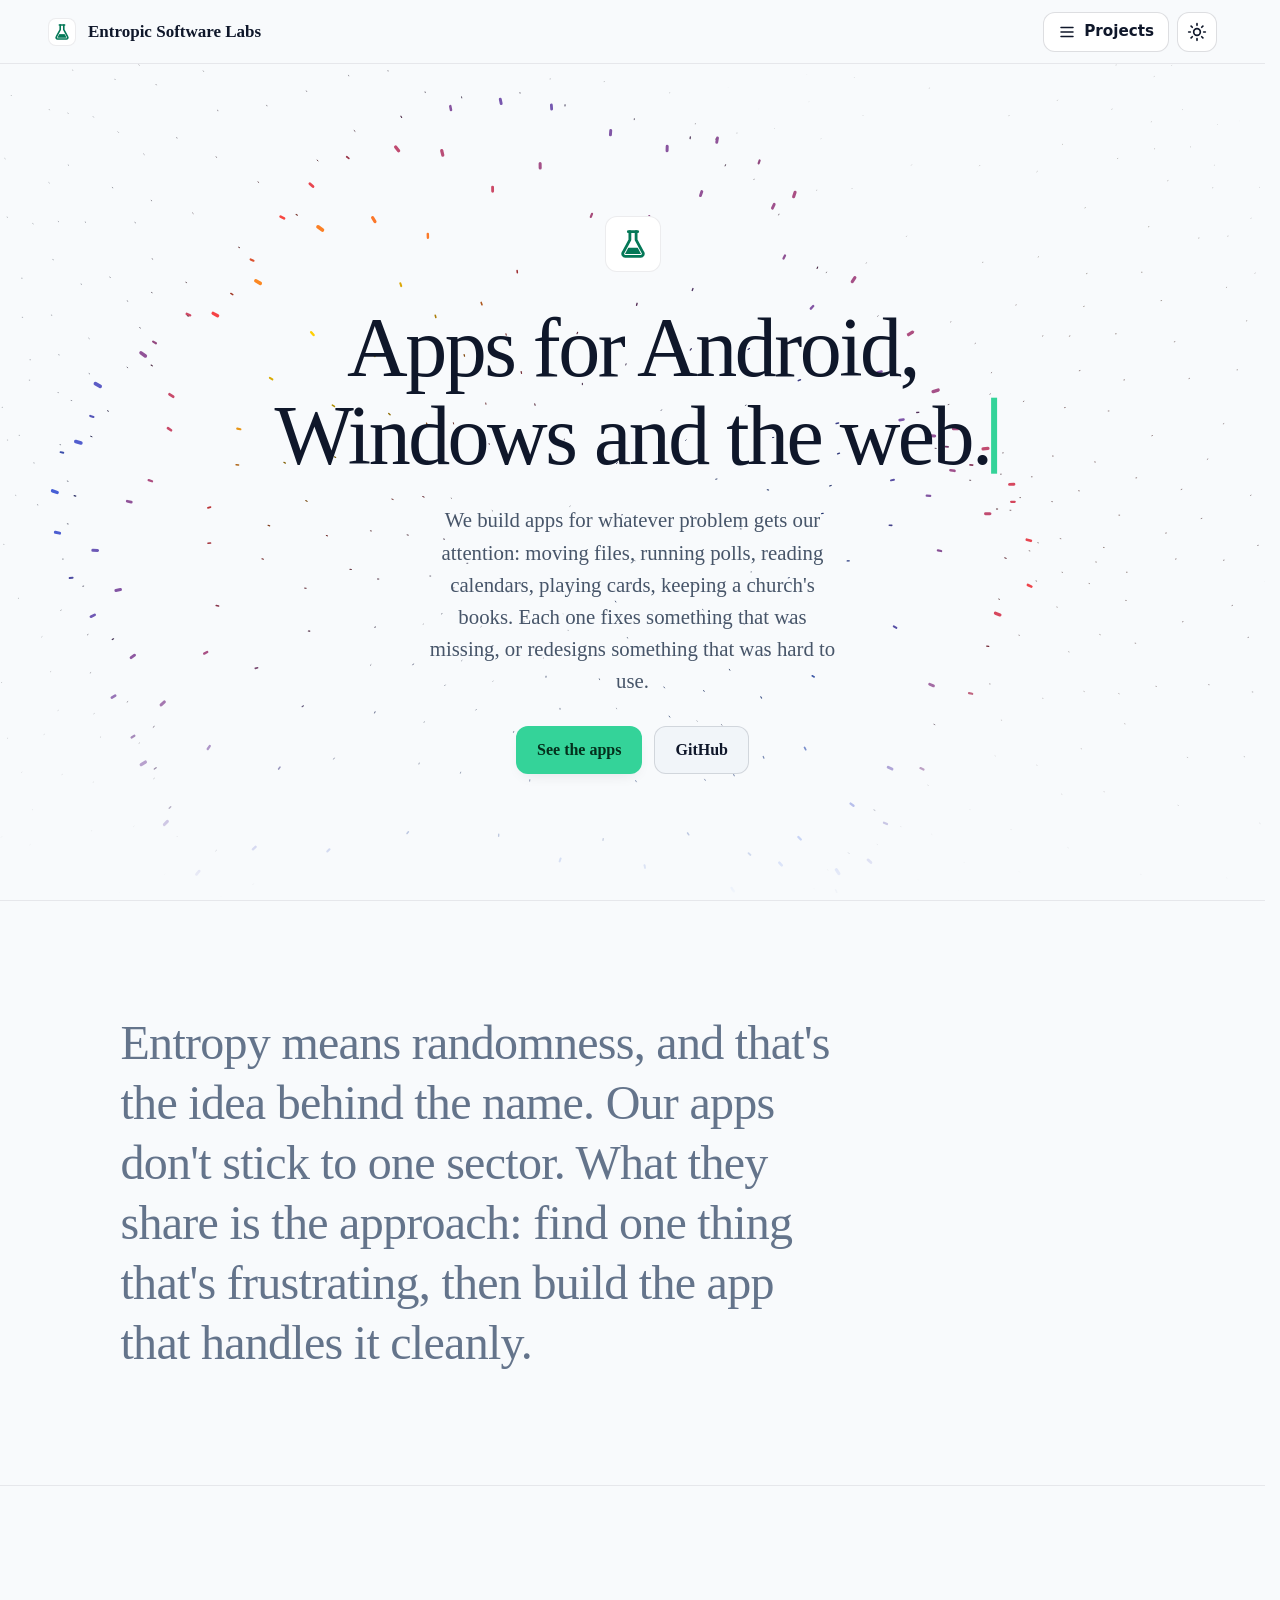
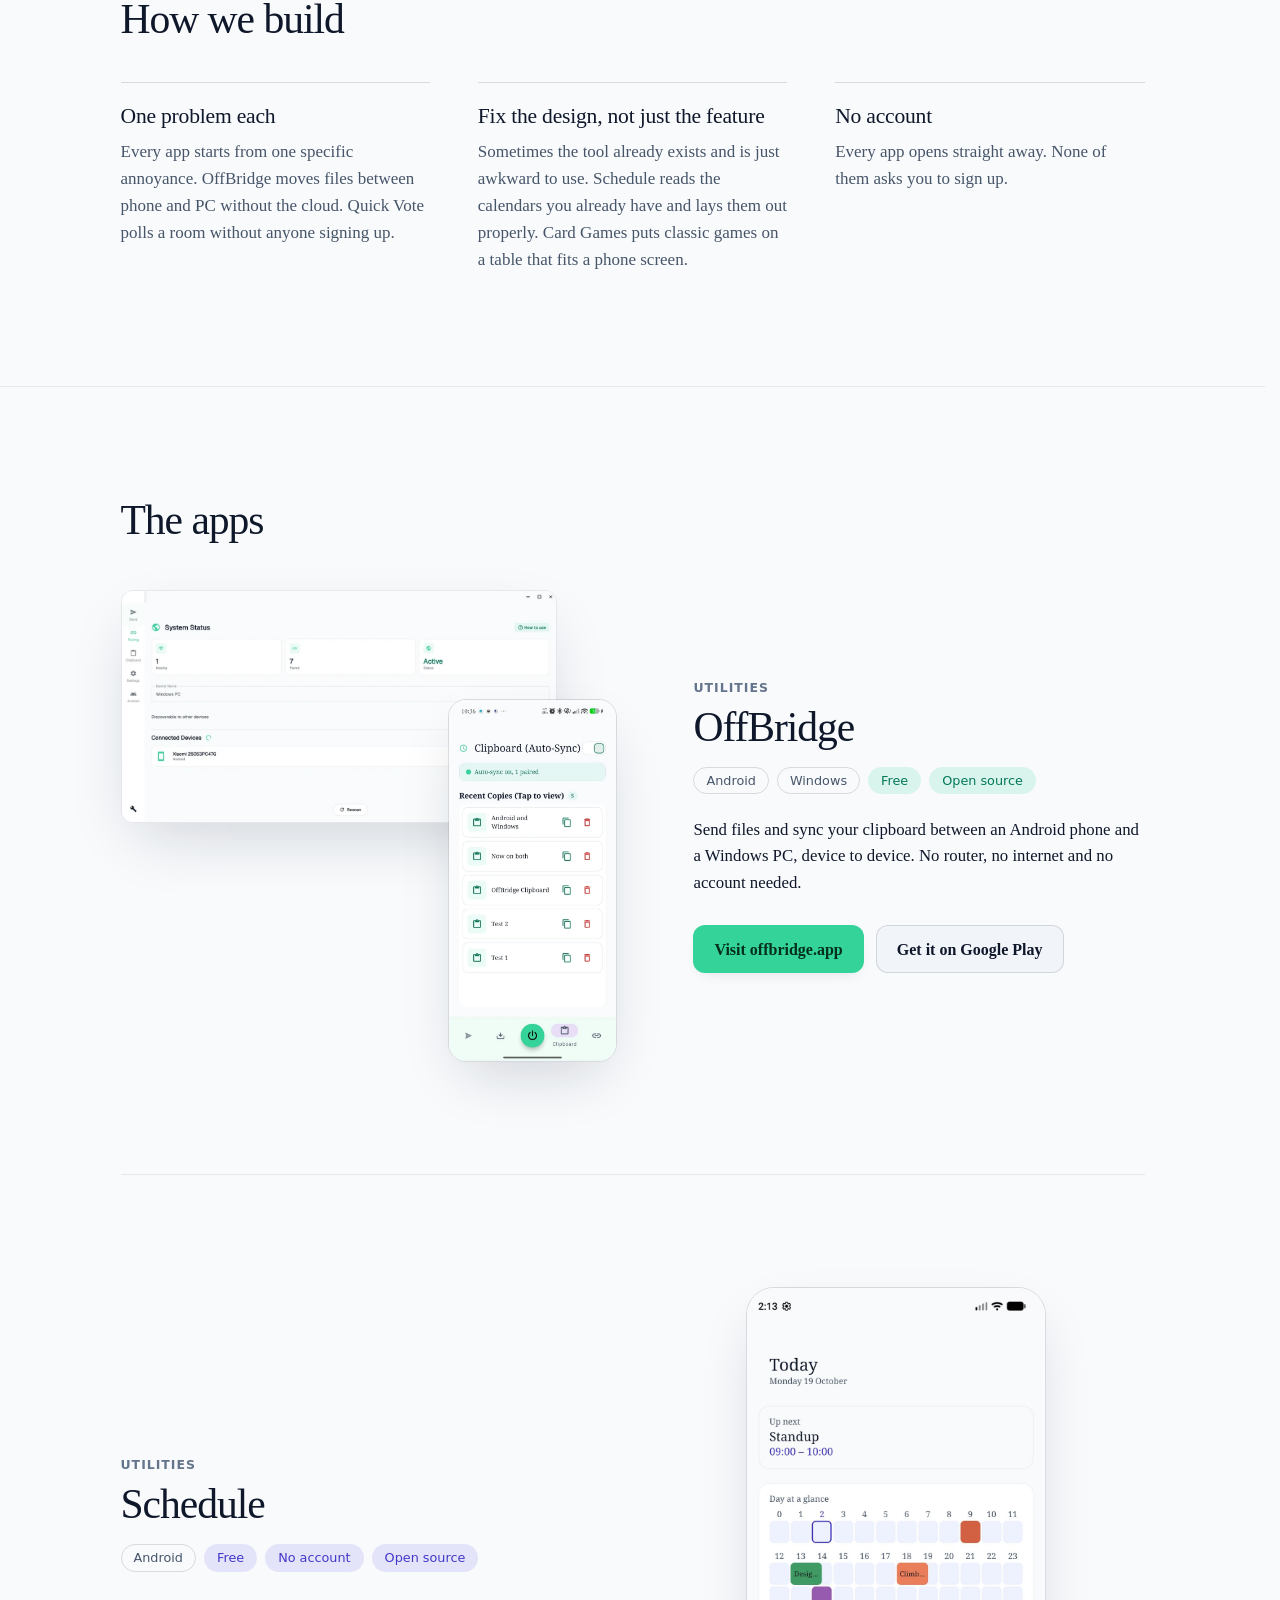
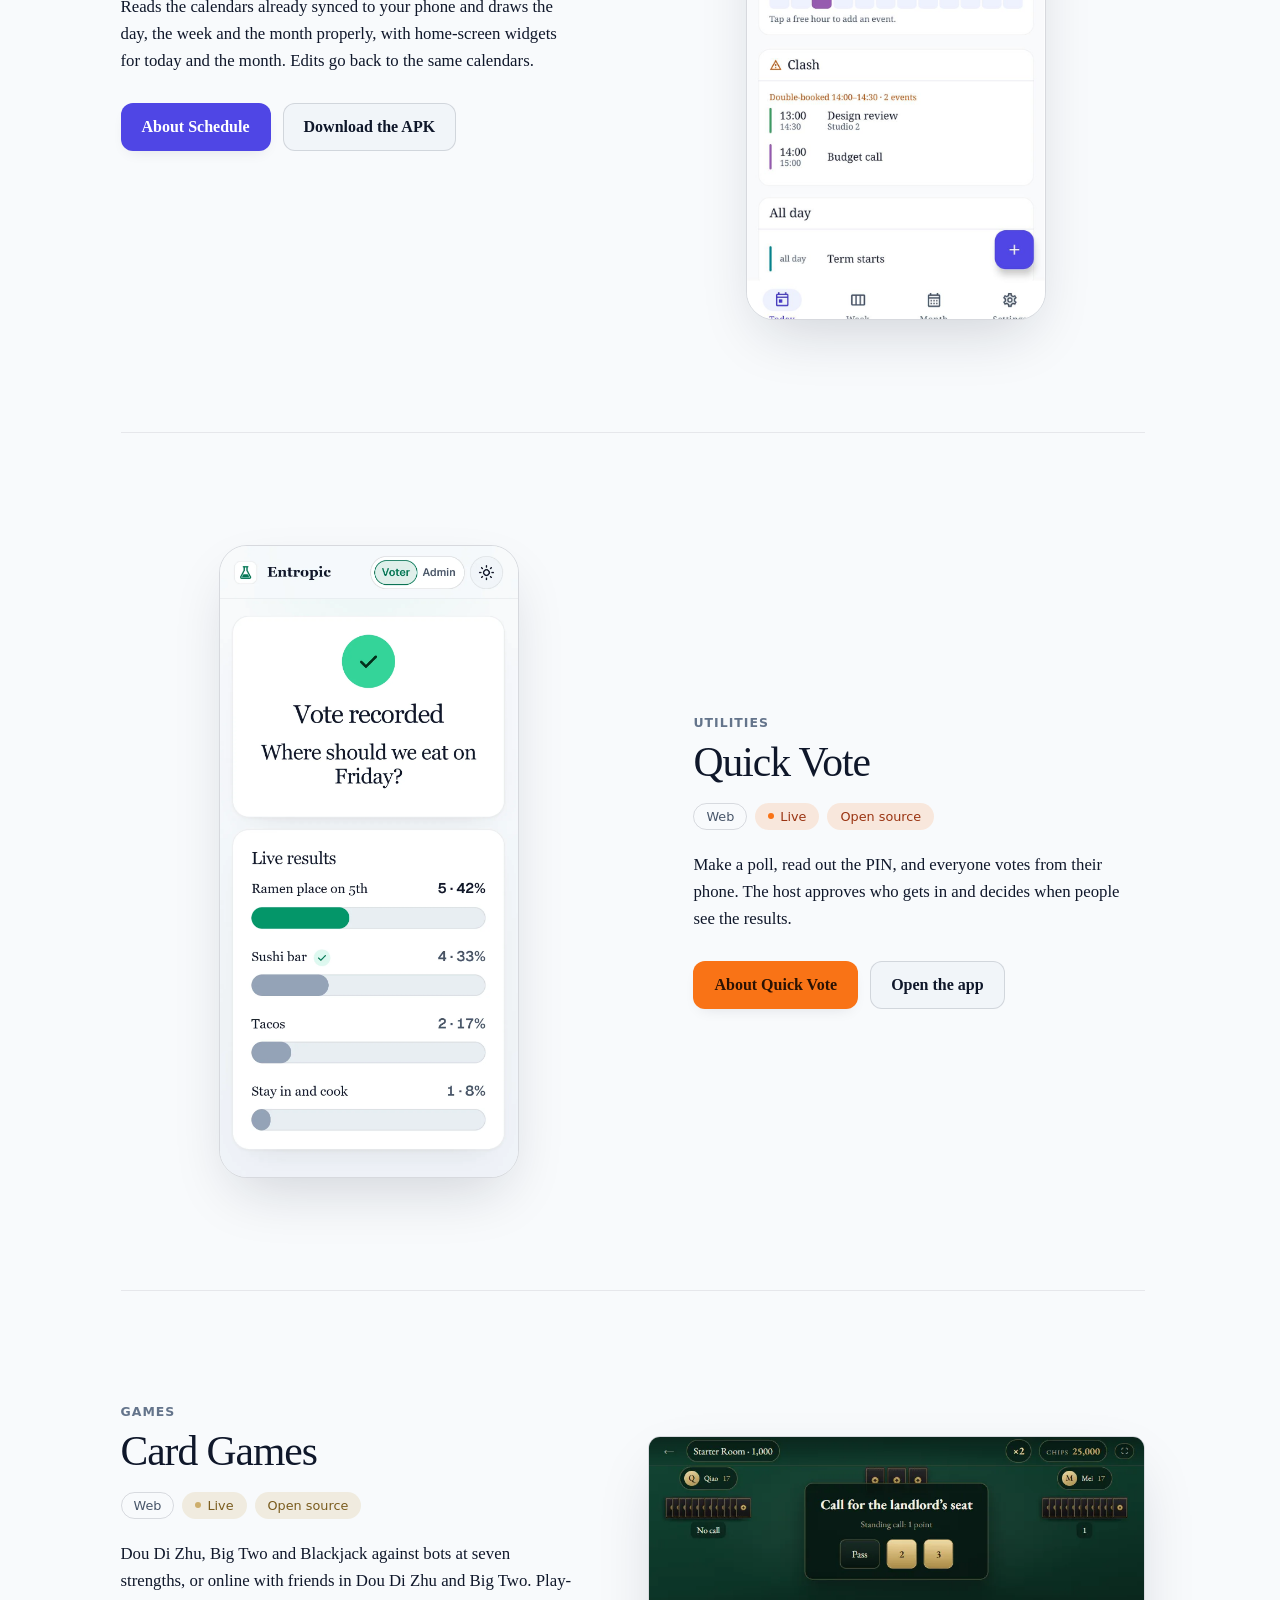
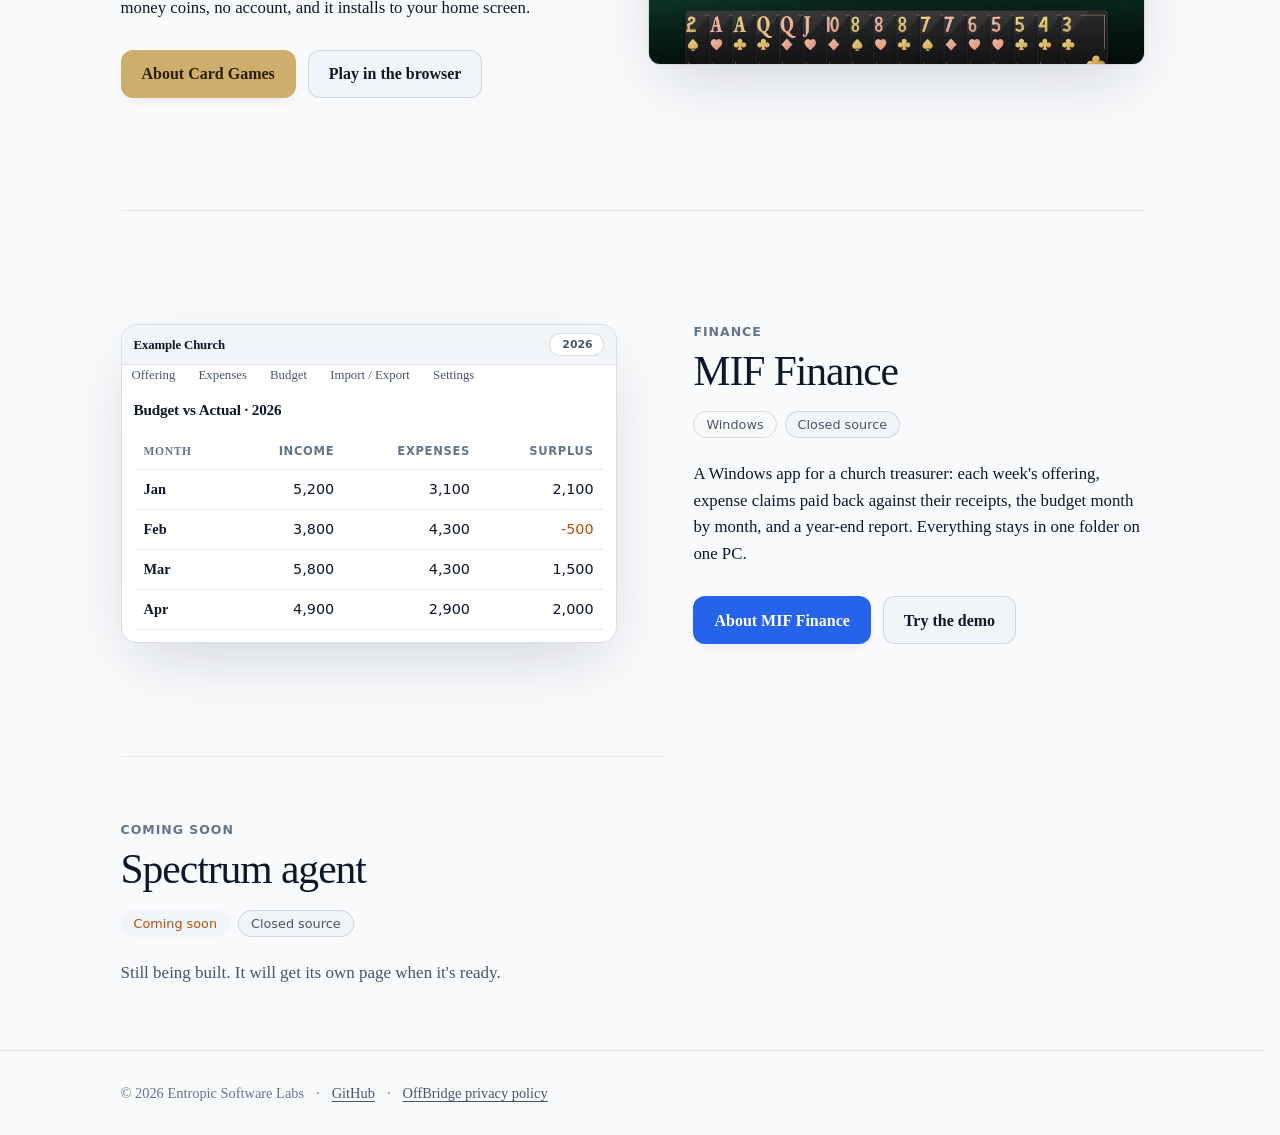
==== index.html @ c587d60f "Merge pull request #15 from josephting1105123/claude/projects-btn-right Move the Projects button to " ====
<!doctype html>
<html lang="en">
<head>
  <meta charset="utf-8">
  <meta name="viewport" content="width=device-width, initial-scale=1">
  <title>Entropic Software Labs</title>
  <meta name="description" content="Entropic Software Labs builds apps across different sectors, each one fixing a specific problem or redesigning a tool that was hard to use: OffBridge, Quick Vote, Schedule, Card Games and MIF Finance.">
  <meta name="color-scheme" content="dark light">
  <meta name="theme-color" content="#141414" media="(prefers-color-scheme: dark)">
  <meta name="theme-color" content="#F8FAFC" media="(prefers-color-scheme: light)">
  <link rel="canonical" href="https://entropicsoftwarelabs.com/">
  <meta property="og:title" content="Entropic Software Labs">
  <meta property="og:description" content="Entropic Software Labs builds apps across different sectors, each one fixing a specific problem or redesigning a tool that was hard to use: OffBridge, Quick Vote, Schedule, Card Games and MIF Finance.">
  <meta property="og:url" content="https://entropicsoftwarelabs.com/">
  <meta property="og:type" content="website">
  <meta property="og:site_name" content="Entropic Software Labs">
  <meta property="og:image" content="https://entropicsoftwarelabs.com/assets/og/home.jpg">
  <meta property="og:image:width" content="1200">
  <meta property="og:image:height" content="630">
  <meta property="og:image:alt" content="Entropic Software Labs: the studio name over a fanned trio of app screens, Schedule, Quick Vote and Card Games">
  <meta name="twitter:card" content="summary_large_image">
  <meta name="twitter:image:alt" content="Entropic Software Labs: the studio name over a fanned trio of app screens, Schedule, Quick Vote and Card Games">
  <link rel="icon" href="/assets/favicon.svg?v=2" type="image/svg+xml">
  <script src="/js/theme.js"></script>
  <link rel="stylesheet" href="/css/site.css">
  <link rel="stylesheet" href="/css/mif.css">
  <script src="/js/site.js" defer></script>
  <script src="/js/nav.js" defer></script>
  <script src="/js/field.js" defer></script>
</head>
<body>
  <a class="skip-link" href="#content">Skip to content</a>
  <div class="topbar">
    <div class="container topbar-inner">
      <a class="brand" href="/">
        <span class="mark" aria-hidden="true">
          <svg viewBox="76 82 360 360" fill="none" stroke="currentColor" stroke-width="36" stroke-linecap="round" stroke-linejoin="round" focusable="false">
            <mask id="mark-liquid"><path d="M216 104v104L128 372a32 32 0 0 0 28 48h200a32 32 0 0 0 28-48L296 208V104z" fill="#fff" stroke="none"/><path d="M216 104v104L128 372a32 32 0 0 0 28 48h200a32 32 0 0 0 28-48L296 208V104" stroke="#000" stroke-width="60"/></mask>
            <rect x="0" y="310" width="512" height="202" fill="currentColor" stroke="none" mask="url(#mark-liquid)"/>
            <path d="M216 104v104L128 372a32 32 0 0 0 28 48h200a32 32 0 0 0 28-48L296 208V104"/>
            <path d="M196 104h120"/>
          </svg>
        </span>
        <span class="brand-text"><span class="brand-short">Entropic</span><span class="brand-rest"> Software Labs</span></span>
      </a>
      <div class="topbar-actions">
        <a class="menu-btn" id="menu-btn" href="/#apps">
          <svg viewBox="0 0 24 24" fill="none" stroke="currentColor" stroke-width="2" stroke-linecap="round" stroke-linejoin="round" aria-hidden="true" focusable="false"><path d="M4 6h16M4 12h16M4 18h16"/></svg>
          <span class="menu-label">Projects</span>
        </a>
        <button class="theme-toggle" id="theme-toggle" type="button" aria-label="Switch to light theme">
          <svg class="icon-sun on-light" viewBox="0 0 24 24" fill="none" stroke="currentColor" stroke-width="2" stroke-linecap="round" stroke-linejoin="round" aria-hidden="true" focusable="false">
            <circle cx="12" cy="12" r="4"/>
            <path d="M12 2v2M12 20v2M4.93 4.93l1.41 1.41M17.66 17.66l1.41 1.41M2 12h2M20 12h2M4.93 19.07l1.41-1.41M17.66 6.34l1.41-1.41"/>
          </svg>
          <svg class="icon-moon on-dark" viewBox="0 0 24 24" fill="none" stroke="currentColor" stroke-width="2" stroke-linecap="round" stroke-linejoin="round" aria-hidden="true" focusable="false">
            <path d="M21 12.8A9 9 0 1 1 11.2 3a7 7 0 0 0 9.8 9.8z"/>
          </svg>
        </button>
      </div>
    </div>
  </div>

  <header class="hero hero-home" id="content">
    <canvas class="field" aria-hidden="true"></canvas>
    <div class="container">
      <span class="mark hero-mark" aria-hidden="true">
        <svg viewBox="76 82 360 360" fill="none" stroke="currentColor" stroke-width="36" stroke-linecap="round" stroke-linejoin="round" focusable="false">
          <mask id="mark-liquid-hero"><path d="M216 104v104L128 372a32 32 0 0 0 28 48h200a32 32 0 0 0 28-48L296 208V104z" fill="#fff" stroke="none"/><path d="M216 104v104L128 372a32 32 0 0 0 28 48h200a32 32 0 0 0 28-48L296 208V104" stroke="#000" stroke-width="60"/></mask>
          <rect x="0" y="310" width="512" height="202" fill="currentColor" stroke="none" mask="url(#mark-liquid-hero)"/>
          <path d="M216 104v104L128 372a32 32 0 0 0 28 48h200a32 32 0 0 0 28-48L296 208V104"/>
          <path d="M196 104h120"/>
        </svg>
      </span>
      <h1 class="typed"><span class="sr-only">Apps for Android, Windows and the web.</span><span class="typed-text" aria-hidden="true">Apps for Android, Windows and the web.</span></h1>
      <p class="lead">We build apps for whatever problem gets our attention: moving files, running polls, reading calendars, playing cards, keeping a church's books. Each one fixes something that was missing, or redesigns something that was hard to use.</p>
      <div class="actions">
        <a class="btn btn-primary" href="#apps">See the apps</a>
        <a class="btn btn-secondary" href="https://github.com/josephting1105123" rel="noopener">GitHub</a>
      </div>
    </div>
  </header>

  <main>
    <section class="statement" aria-label="About the studio">
      <div class="container">
        <p class="fill">Entropy means randomness, and that's the idea behind the name. Our apps don't stick to one sector. What they share is the approach: find one thing that's frustrating, then build the app that handles it cleanly.</p>
      </div>
    </section>

    <section class="principles">
      <div class="container">
        <h2>How we build</h2>
        <ul class="principles-list">
          <li>
            <h3>One problem each</h3>
            <p>Every app starts from one specific annoyance. OffBridge moves files between phone and PC without the cloud. Quick Vote polls a room without anyone signing up.</p>
          </li>
          <li>
            <h3>Fix the design, not just the feature</h3>
            <p>Sometimes the tool already exists and is just awkward to use. Schedule reads the calendars you already have and lays them out properly. Card Games puts classic games on a table that fits a phone screen.</p>
          </li>
          <li>
            <h3>No account</h3>
            <p>Every app opens straight away. None of them asks you to sign up.</p>
          </li>
        </ul>
      </div>
    </section>

    <section id="apps" class="apps">
      <div class="container">
        <h2>The apps</h2>

        <article class="project" id="offbridge" aria-labelledby="offbridge-title">
          <div class="media media-offbridge">
            <img class="shot-win on-dark" src="/assets/shots/windows-main-dark.webp" width="1200" height="636" alt="OffBridge on Windows">
            <img class="shot-win on-light" src="/assets/shots/windows-main-light.webp" width="1200" height="636" alt="OffBridge on Windows">
            <img class="shot-phone on-dark" src="/assets/shots/android-clipboard-dark.webp" width="591" height="1280" alt="OffBridge on Android">
            <img class="shot-phone on-light" src="/assets/shots/android-clipboard-light.webp" width="591" height="1280" alt="OffBridge on Android">
          </div>
          <div class="project-text">
            <span class="cat-label">Utilities</span>
            <h3 class="project-name" id="offbridge-title">OffBridge</h3>
            <div class="chips">
              <span class="chip">Android</span>
              <span class="chip">Windows</span>
              <span class="chip chip-status">Free</span>
              <a class="chip chip-status chip-link" href="https://github.com/josephting1105123/OffBridge" rel="noopener">Open source</a>
            </div>
            <p>Send files and sync your clipboard between an Android phone and a Windows PC, device to device. No router, no internet and no account needed.</p>
            <div class="actions">
              <a class="btn btn-primary" href="https://offbridge.app/" rel="noopener">Visit offbridge.app</a>
              <a class="btn btn-secondary" href="https://play.google.com/store/apps/details?id=com.EntropicSoftwareLab.ClipboardShare" rel="noopener">Get it on Google Play</a>
            </div>
          </div>
        </article>

        <article class="project" id="schedule" data-product="schedule" aria-labelledby="schedule-title">
          <div class="media media-phone">
            <img class="phone-shot" src="/assets/shots/schedule-today.jpg" width="824" height="1839" alt="Schedule's Today page: the next event, the day's hour grid and a double-booking it caught" loading="lazy">
          </div>
          <div class="project-text">
            <span class="cat-label">Utilities</span>
            <h3 class="project-name" id="schedule-title">Schedule</h3>
            <div class="chips">
              <span class="chip">Android</span>
              <span class="chip chip-status">Free</span>
              <span class="chip chip-status">No account</span>
              <a class="chip chip-status chip-link" href="https://github.com/josephting1105123/Schedule" rel="noopener">Open source</a>
            </div>
            <p>Reads the calendars already synced to your phone and draws the day, the week and the month properly, with home-screen widgets for today and the month. Edits go back to the same calendars.</p>
            <div class="actions">
              <a class="btn btn-primary" href="/schedule/">About Schedule</a>
              <a class="btn btn-secondary" href="https://github.com/josephting1105123/Schedule/releases/latest/download/Schedule.apk">Download the APK</a>
            </div>
          </div>
        </article>

        <article class="project" id="quick-vote" data-product="quick-vote" aria-labelledby="quick-vote-title">
          <div class="media media-phone">
            <img class="phone-shot on-dark" src="/assets/shots/qv-results-dark.webp" width="1080" height="2280" alt="Quick Vote showing live results as bars" loading="lazy">
            <img class="phone-shot on-light" src="/assets/shots/qv-results-light.webp" width="1080" height="2280" alt="Quick Vote showing live results as bars" loading="lazy">
          </div>
          <div class="project-text">
            <span class="cat-label">Utilities</span>
            <h3 class="project-name" id="quick-vote-title">Quick Vote</h3>
            <div class="chips">
              <span class="chip">Web</span>
              <span class="chip chip-status chip-live">Live</span>
              <a class="chip chip-status chip-link" href="https://github.com/josephting1105123/Voting-App" rel="noopener">Open source</a>
            </div>
            <p>Make a poll, read out the PIN, and everyone votes from their phone. The host approves who gets in and decides when people see the results.</p>
            <div class="actions">
              <a class="btn btn-primary" href="/quick-vote/">About Quick Vote</a>
              <a class="btn btn-secondary" href="https://vote.entropicsoftwarelabs.com/" rel="noopener">Open the app</a>
            </div>
          </div>
        </article>

        <article class="project" id="card-games" data-product="card-games" aria-labelledby="card-games-title">
          <div class="media media-landscape">
            <img class="landscape-shot" src="/assets/shots/card-games-table.webp" width="844" height="390" alt="A Dou Di Zhu hand at phone size: the bid panel over the felt, two opponents' card backs and the player's 17 cards" loading="lazy">
          </div>
          <div class="project-text">
            <span class="cat-label">Games</span>
            <h3 class="project-name" id="card-games-title">Card Games</h3>
            <div class="chips">
              <span class="chip">Web</span>
              <span class="chip chip-status chip-live">Live</span>
              <a class="chip chip-status chip-link" href="https://github.com/josephting1105123/Card-Games" rel="noopener">Open source</a>
            </div>
            <p>Dou Di Zhu, Big Two and Blackjack against bots at seven strengths, or online with friends in Dou Di Zhu and Big Two. Play-money coins, no account, and it installs to your home screen.</p>
            <div class="actions">
              <a class="btn btn-primary" href="/card-games/">About Card Games</a>
              <a class="btn btn-secondary" href="https://josephting1105123.github.io/Card-Games/" rel="noopener">Play in the browser</a>
            </div>
          </div>
        </article>

        <article class="project" id="mif-finance" data-product="mif-finance" aria-labelledby="mif-finance-title">
          <div class="media media-mock">
            <div class="mif-window mif-window-static" role="img" aria-label="MIF Finance's home screen: budget against actual, month by month">
              <div class="mif-titlebar" aria-hidden="true">
                <span class="mif-title">Example Church</span>
                <span class="mif-year">2026</span>
              </div>
              <div class="mif-menu" aria-hidden="true">
                <span class="mif-menu-item">Offering</span>
                <span class="mif-menu-item">Expenses</span>
                <span class="mif-menu-item">Budget</span>
                <span class="mif-menu-item">Import / Export</span>
                <span class="mif-menu-item">Settings</span>
              </div>
              <div class="mif-body" aria-hidden="true">
                <p class="mif-heading">Budget vs Actual &middot; 2026</p>
                <table class="mif-table">
                  <thead>
                    <tr><th scope="col">Month</th><th scope="col" class="mif-num">Income</th><th scope="col" class="mif-num">Expenses</th><th scope="col" class="mif-num">Surplus</th></tr>
                  </thead>
                  <tbody>
                    <tr><th scope="row">Jan</th><td class="mif-num">5,200</td><td class="mif-num">3,100</td><td class="mif-num">2,100</td></tr>
                    <tr><th scope="row">Feb</th><td class="mif-num">3,800</td><td class="mif-num">4,300</td><td class="mif-num mif-neg">-500</td></tr>
                    <tr><th scope="row">Mar</th><td class="mif-num">5,800</td><td class="mif-num">4,300</td><td class="mif-num">1,500</td></tr>
                    <tr><th scope="row">Apr</th><td class="mif-num">4,900</td><td class="mif-num">2,900</td><td class="mif-num">2,000</td></tr>
                  </tbody>
                </table>
              </div>
            </div>
          </div>
          <div class="project-text">
            <span class="cat-label">Finance</span>
            <h3 class="project-name" id="mif-finance-title">MIF Finance</h3>
            <div class="chips">
              <span class="chip">Windows</span>
              <span class="chip chip-closed">Closed source</span>
            </div>
            <p>A Windows app for a church treasurer: each week's offering, expense claims paid back against their receipts, the budget month by month, and a year-end report. Everything stays in one folder on one PC.</p>
            <div class="actions">
              <a class="btn btn-primary" href="/mif-finance/">About MIF Finance</a>
              <a class="btn btn-secondary" href="/mif-finance/#demo">Try the demo</a>
            </div>
          </div>
        </article>

        <article class="project-soon" id="spectrum-agent" aria-labelledby="spectrum-agent-title">
          <span class="cat-label">Coming soon</span>
          <h3 class="project-name" id="spectrum-agent-title">Spectrum agent</h3>
          <div class="chips">
            <span class="chip chip-soon">Coming soon</span>
            <span class="chip chip-closed">Closed source</span>
          </div>
          <p>Still being built. It will get its own page when it's ready.</p>
        </article>

      </div>
    </section>
  </main>

  <footer class="footer">
    <div class="container footer-inner">
      <p>&copy; <span id="year">2026</span> Entropic Software Labs</p>
      <span aria-hidden="true">&middot;</span>
      <a href="https://github.com/josephting1105123" rel="noopener">GitHub</a>
      <span aria-hidden="true">&middot;</span>
      <a href="https://offbridge.app/privacy.html" rel="noopener">OffBridge privacy policy</a>
    </div>
  </footer>
</body>
</html>
---- css/site.css ----
/* Entropic Software Labs. Tokens match offbridge.app: dark first, light by OS or toggle. */

:root {
  color-scheme: dark;
  --bg: #141414;
  --card: #1F1F1F;
  --surface: #2A2A2A;
  --text: #F5F5F5;
  --text-2: #A3A3A3;
  --text-3: #909090;
  --hairline: rgba(255, 255, 255, .08);
  --hairline-strong: rgba(255, 255, 255, .14);
  --accent: #22C55E;
  --accent-text: #4ADE88;
  --accent-on: #06210F;
  --accent-muted: rgba(34, 197, 94, .14);
  --warn: #FBBF24;
  --shadow-btn: 0 6px 16px -8px rgba(0, 0, 0, .55);
  --shadow-shot: 0 24px 60px -16px rgba(0, 0, 0, .7);

  --r-sm: 8px;
  --r-md: 12px;
  --r-lg: 16px;
  --r-pill: 999px;
  --gutter: clamp(16px, 5vw, 48px);
  --section: clamp(4rem, 3rem + 5vw, 7rem);
  --serif: "Noto Serif", Georgia, "Times New Roman", Times, "Liberation Serif", serif;
  --sans: system-ui, -apple-system, "Segoe UI", Roboto, "Helvetica Neue", Arial, sans-serif;
}

@media (prefers-color-scheme: light) {
  :root:not([data-theme="dark"]) {
    color-scheme: light;
    --bg: #F8FAFC;
    --card: #FFFFFF;
    --surface: #F1F5F9;
    --text: #0F172A;
    --text-2: #475569;
    --text-3: #64748B;
    --hairline: rgba(15, 23, 42, .08);
    --hairline-strong: rgba(15, 23, 42, .14);
    --accent: #34D399;
    --accent-text: #047857;
    --accent-on: #042F1C;
    --accent-muted: rgba(52, 211, 153, .16);
    --warn: #B45309;
    --shadow-btn: 0 6px 16px -8px rgba(15, 23, 42, .14);
    --shadow-shot: 0 24px 60px -16px rgba(15, 23, 42, .18);
  }
}

:root[data-theme="light"] {
  color-scheme: light;
  --bg: #F8FAFC;
  --card: #FFFFFF;
  --surface: #F1F5F9;
  --text: #0F172A;
  --text-2: #475569;
  --text-3: #64748B;
  --hairline: rgba(15, 23, 42, .08);
  --hairline-strong: rgba(15, 23, 42, .14);
  --accent: #34D399;
  --accent-text: #047857;
  --accent-on: #042F1C;
  --accent-muted: rgba(52, 211, 153, .16);
  --warn: #B45309;
  --shadow-btn: 0 6px 16px -8px rgba(15, 23, 42, .14);
  --shadow-shot: 0 24px 60px -16px rgba(15, 23, 42, .18);
}

/* Theme-dependent elements: show only the one that matches the active theme. */
.on-dark { display: block; }
.on-light { display: none; }

@media (prefers-color-scheme: light) {
  :root:not([data-theme="dark"]) .on-dark { display: none; }
  :root:not([data-theme="dark"]) .on-light { display: block; }
}

:root[data-theme="light"] .on-dark { display: none; }
:root[data-theme="light"] .on-light { display: block; }

/* Base */
*, *::before, *::after { box-sizing: border-box; }

html {
  -webkit-text-size-adjust: 100%;
  text-size-adjust: 100%;
  scrollbar-color: var(--surface) var(--bg);
  scrollbar-gutter: stable;
}

::selection {
  background: var(--accent);
  color: var(--accent-on);
}

@media (prefers-reduced-motion: no-preference) {
  html { scroll-behavior: smooth; }
}

body {
  margin: 0;
  background: var(--bg);
  color: var(--text);
  font-family: var(--serif);
  font-size: 17px;
  line-height: 1.6;
  overflow-x: hidden;
  -webkit-font-smoothing: antialiased;
}

img, svg { max-width: 100%; }
img { height: auto; }

h1, h2, h3 {
  margin: 0;
  font-weight: 400;
  letter-spacing: -0.025em;
  line-height: 1.05;
}

h1 { font-size: clamp(2.4rem, 1.2rem + 5vw, 4.5rem); }
h2 { font-size: clamp(1.8rem, 1.3rem + 2vw, 2.6rem); }

p { margin: 0; }

a {
  color: var(--accent-text);
  text-underline-offset: 3px;
}

:focus-visible {
  outline: 2px solid var(--accent-text);
  outline-offset: 2px;
}

.container {
  width: 100%;
  max-width: 1120px;
  margin-inline: auto;
  padding-inline: var(--gutter);
}

.sr-only {
  position: absolute;
  width: 1px;
  height: 1px;
  margin: -1px;
  padding: 0;
  overflow: hidden;
  clip: rect(0, 0, 0, 0);
  white-space: nowrap;
  border: 0;
}

/* Top bar */
.topbar {
  position: sticky;
  top: 0;
  z-index: 10;
  height: 64px;
  background: var(--bg);
  border-bottom: 1px solid var(--hairline);
}

.topbar-inner {
  height: 100%;
  display: flex;
  align-items: center;
  justify-content: space-between;
  gap: 12px;
}

/* The bar spans the window; content below stays at 1120px. */
.topbar-inner.container { max-width: none; }

.brand {
  display: inline-flex;
  align-items: center;
  gap: 12px;
  min-height: 44px;
  color: var(--text);
  text-decoration: none;
  font-weight: 700;
  white-space: nowrap;
}

.mark {
  width: 28px;
  height: 28px;
  flex: none;
  display: inline-flex;
  align-items: center;
  justify-content: center;
  background: var(--card);
  border: 1px solid var(--hairline);
  border-radius: var(--r-sm);
  color: var(--accent-text);
}

.mark svg { width: 16px; height: 16px; display: block; }

/* The wordmark shortens on narrow phones, where the menu button and theme toggle leave no room for it. */
@media (max-width: 519px) {
  .brand-rest { display: none; }
}

.topbar-actions {
  display: flex;
  align-items: center;
  gap: 8px;
}

/* Skip link: first focusable thing on the page. */
.skip-link {
  position: absolute;
  left: 12px;
  top: -100px;
  z-index: 20;
  padding: 10px 16px;
  background: var(--card);
  color: var(--text);
  border: 1px solid var(--hairline-strong);
  border-radius: var(--r-md);
  font-family: var(--sans);
  text-decoration: none;
}

.skip-link:focus { top: 12px; }

/* Menu button: opens the Projects drawer (js/nav.js), or follows its link to /#apps without JS. */
.menu-btn {
  position: relative;
  display: inline-flex;
  align-items: center;
  gap: 8px;
  min-height: 40px;
  padding: 0 14px;
  background: var(--card);
  color: var(--text);
  border: 1px solid var(--hairline-strong);
  border-radius: var(--r-md);
  font-family: var(--sans);
  font-size: .95rem;
  font-weight: 600;
  text-decoration: none;
}

/* Extends the hit area to 44px without changing the 40px look. */
.menu-btn::before {
  content: "";
  position: absolute;
  inset: -2px;
}

.menu-btn:hover { background: var(--surface); }

.menu-btn svg {
  width: 18px;
  height: 18px;
  flex: none;
}

@media (max-width: 519px) {
  .menu-btn {
    width: 40px;
    padding: 0;
    justify-content: center;
  }

  /* Visually hidden, still the accessible name. */
  .menu-label {
    position: absolute;
    width: 1px;
    height: 1px;
    margin: -1px;
    padding: 0;
    overflow: hidden;
    clip: rect(0, 0, 0, 0);
    white-space: nowrap;
    border: 0;
  }
}

.theme-toggle {
  position: relative;
  width: 40px;
  height: 40px;
  padding: 0;
  display: inline-flex;
  align-items: center;
  justify-content: center;
  background: var(--card);
  color: var(--text);
  border: 1px solid var(--hairline-strong);
  border-radius: var(--r-md);
  cursor: pointer;
}

/* Extends the hit area to 44px without changing the 40px look. */
.theme-toggle::before {
  content: "";
  position: absolute;
  inset: -2px;
}

.theme-toggle:hover { background: var(--surface); }

.theme-toggle svg {
  width: 20px;
  height: 20px;
}

/* Projects drawer: built by js/nav.js. */
html.drawer-open body { overflow: hidden; }

dialog.drawer {
  position: fixed;
  inset: 0 0 0 auto;
  margin: 0;
  width: min(360px, calc(100vw - 48px));
  height: 100%;
  max-height: none;
  max-width: none;
  padding: 0;
  border: 0;
  border-left: 1px solid var(--hairline-strong);
  background: var(--bg);
  color: var(--text);
  transform: translateX(100%);
  transition: transform 280ms cubic-bezier(.16, 1, .3, 1);
  overflow-y: auto;
  overscroll-behavior: contain;
}

dialog.drawer[open] {
  display: flex;
  flex-direction: column;
}

.drawer.open { transform: none; }

.drawer::backdrop {
  background: rgba(0, 0, 0, .55);
  opacity: 0;
  transition: opacity 280ms;
}

.drawer.open::backdrop { opacity: 1; }

.drawer-head {
  display: flex;
  align-items: center;
  justify-content: space-between;
  padding: 16px 20px;
  border-bottom: 1px solid var(--hairline);
}

.drawer-head h2 { font-size: 1.5rem; }

.drawer-close {
  position: relative;
  width: 40px;
  height: 40px;
  padding: 0;
  display: inline-flex;
  align-items: center;
  justify-content: center;
  background: var(--card);
  color: var(--text);
  border: 1px solid var(--hairline-strong);
  border-radius: var(--r-md);
  cursor: pointer;
}

.drawer-close::before {
  content: "";
  position: absolute;
  inset: -2px;
}

.drawer-close:hover { background: var(--surface); }

.drawer-close svg {
  width: 20px;
  height: 20px;
}

/* Category / Platform switch: the thumb slides with data-view, no JS needed for the motion. */
.view-switch {
  position: relative;
  display: grid;
  grid-template-columns: 1fr 1fr;
  margin: 16px 20px 4px;
  padding: 4px;
  background: var(--surface);
  border-radius: var(--r-pill);
}

.view-switch::before {
  content: "";
  position: absolute;
  top: 4px;
  bottom: 4px;
  left: 4px;
  width: calc(50% - 4px);
  background: var(--card);
  border: 1px solid var(--hairline-strong);
  border-radius: var(--r-pill);
  transition: transform 250ms cubic-bezier(.16, 1, .3, 1);
}

.view-switch[data-view="platform"]::before { transform: translateX(100%); }

.view-switch button {
  position: relative;
  z-index: 1;
  min-height: 36px;
  border: 0;
  background: transparent;
  color: var(--text-2);
  font: 600 .9rem var(--sans);
  border-radius: var(--r-pill);
  cursor: pointer;
}

.view-switch button[aria-pressed="true"] { color: var(--text); }

.drawer-groups {
  flex: 1;
  padding: 0 12px 16px;
}

.drawer-group h3 {
  margin: 20px 8px 6px;
  font: 600 .75rem/1.4 var(--sans);
  text-transform: uppercase;
  letter-spacing: .08em;
  color: var(--text-3);
}

.drawer-group ul {
  list-style: none;
  margin: 0;
  padding: 0;
}

.drawer-link {
  display: grid;
  grid-template-columns: 1fr auto;
  column-gap: 10px;
  align-items: center;
  padding: 10px 12px;
  border-radius: var(--r-md);
  color: var(--text);
  text-decoration: none;
}

.drawer-name {
  display: inline-flex;
  align-items: center;
  gap: 6px;
  font-size: 1.1rem;
  line-height: 1.3;
}

.drawer-name svg {
  width: 12px;
  height: 12px;
  flex: none;
}

.drawer-meta {
  grid-column: 1;
  font: .8rem var(--sans);
  color: var(--text-3);
}

.drawer-link .src-badge {
  grid-column: 2;
  grid-row: 1 / span 2;
}

a.drawer-link:hover { background: var(--surface); }

.drawer-link[aria-current="page"] { background: var(--accent-muted); }

.drawer-link.is-soon { color: var(--text-2); }

.src-badge {
  font: 600 .72rem/1.5 var(--sans);
  padding: 1px 8px;
  border-radius: var(--r-pill);
  white-space: nowrap;
}

.src-open {
  background: var(--accent-muted);
  color: var(--accent-text);
}

.src-closed {
  background: var(--surface);
  color: var(--text-2);
  border: 1px solid var(--hairline-strong);
}

.drawer-foot {
  padding: 16px 20px;
  border-top: 1px solid var(--hairline);
}

.drawer-all {
  display: inline-flex;
  align-items: center;
  min-height: 44px;
  color: var(--accent-text);
  font-family: var(--sans);
}

/* Hero */
.hero {
  position: relative;
  overflow: hidden;
  isolation: isolate;
  padding-block: clamp(3rem, 2rem + 5vw, 6rem) clamp(2.5rem, 2rem + 3vw, 4.5rem);
}

.hero .container {
  position: relative;
  z-index: 1;
}

/* Home hero: centered, fills the first screen. */
.hero-home {
  min-height: calc(100svh - 64px);
  display: flex;
  flex-direction: column;
  justify-content: center;
  text-align: center;
}

.hero-mark {
  display: flex;
  width: 56px;
  height: 56px;
  margin: 0 auto 2rem;
  border-radius: var(--r-md);
}

.hero-mark svg { width: 28px; height: 28px; }

.hero-home h1 {
  max-width: 18ch;
  margin-inline: auto;
  font-size: clamp(2.6rem, 1.4rem + 5.2vw, 5.25rem);
  letter-spacing: -0.03em;
  text-wrap: balance;
}

.hero-home .lead {
  max-width: 40ch;
  margin-inline: auto;
}

.hero-home .actions { justify-content: center; }

/* Typed headline: js/site.js wraps each character in .tc and moves the caret. */
.typed { position: relative; }

/* Hidden until js/site.js splits it into characters. The delayed animation is a failsafe if the script never runs. */
.motion .typed-text:not(.split) {
  opacity: 0;
  animation: esl-show 0s linear 2.5s forwards;
}

@keyframes esl-show {
  to { opacity: 1; }
}

.tw { white-space: nowrap; }

.motion .tc { opacity: 0; }

.motion .tc.on {
  opacity: 1;
  transition: opacity 80ms linear;
}

.typed-caret {
  position: absolute;
  top: 0;
  left: 0;
  width: 0.08em;
  height: 0.9em;
  background: var(--accent);
  transform: translate(var(--cx, 0px), var(--cy, 0px));
  pointer-events: none;
  animation: esl-blink 1s steps(1) infinite;
}

.typed-caret.typing { animation: none; }

.typed-caret.gone {
  animation: none;
  opacity: 0;
  transition: opacity 500ms ease;
}

@keyframes esl-blink {
  50% { opacity: 0; }
}

/* Entropy field: canvas drawn by js/field.js, fades out toward the bottom edge. */
canvas.field {
  position: absolute;
  inset: 0;
  width: 100%;
  height: 100%;
  z-index: 0;
  display: block;
  pointer-events: none;
  -webkit-mask-image: linear-gradient(to bottom, #000 70%, transparent);
  mask-image: linear-gradient(to bottom, #000 70%, transparent);
}

/* Hero intro: the lead settles in once the headline is being typed. */
@keyframes esl-rise {
  from { opacity: .25; transform: translateY(14px); filter: blur(6px); }
  to { opacity: 1; transform: none; filter: none; }
}

@media (prefers-reduced-motion: no-preference) {
  .hero-home .lead {
    animation: esl-rise 900ms cubic-bezier(.16, 1, .3, 1) 1.2s both;
  }
}

.lead {
  margin-top: 1.5rem;
  max-width: 38ch;
  color: var(--text-2);
  font-size: clamp(1.05rem, .98rem + .45vw, 1.3rem);
  line-height: 1.55;
}

/* Home sections and product-page sections share one rhythm: a hairline, then generous space. */
.statement,
.principles,
.steps,
.detail,
.apps {
  padding-block: var(--section);
  border-top: 1px solid var(--hairline);
}

.statement p {
  max-width: 30ch;
  font-size: clamp(1.6rem, 1rem + 2.6vw, 3rem);
  line-height: 1.25;
  letter-spacing: -0.015em;
}

.motion .fill .fw {
  color: var(--text-3);
  transition: color 200ms;
}

.motion .fill .fw.lit { color: var(--text); }

.principles-list,
.steps-list {
  list-style: none;
  margin: 2.5rem 0 0;
  padding: 0;
  display: grid;
  grid-template-columns: minmax(0, 1fr);
  gap: clamp(1.5rem, 4vw, 3rem);
}

.principles-list li,
.steps-list li {
  min-width: 0;
  padding-top: 1.25rem;
  border-top: 1px solid var(--hairline-strong);
}

.principles h3,
.steps h3 {
  font-size: 1.35rem;
  letter-spacing: -0.01em;
  line-height: 1.25;
}

.principles li p,
.steps li p {
  margin-top: 0.5rem;
  color: var(--text-2);
}

.steps-list { counter-reset: step; }

.steps-list li { counter-increment: step; }

.steps-list li::before {
  content: counter(step);
  display: block;
  margin-bottom: 0.5rem;
  color: var(--accent-text);
  font-size: 2.75rem;
  font-weight: 400;
  line-height: 1;
}

.detail .facts {
  max-width: 40rem;
  margin-top: 2rem;
}

/* Apps */
.apps {
  padding-bottom: 0;
  scroll-margin-top: 64px;
}

.apps .project:first-of-type {
  padding-top: clamp(2rem, 1.5rem + 2vw, 3rem);
  border-top: 0;
}

.project-name {
  font-size: clamp(1.8rem, 1.3rem + 2vw, 2.6rem);
}

/* Product hero: text left, media right. */
.product-hero {
  overflow: visible;
  padding-block: clamp(2.5rem, 2rem + 4vw, 5rem);
}

.product-hero .container {
  display: grid;
  grid-template-columns: minmax(0, 1fr);
  gap: 2.5rem;
  align-items: center;
}

.product-hero .lead { margin-top: 0; }

/* Projects */
.project {
  display: grid;
  grid-template-columns: minmax(0, 1fr);
  gap: 2.5rem;
  padding-block: var(--section);
  border-top: 1px solid var(--hairline);
  scroll-margin-top: 64px;
}

.project-text { min-width: 0; max-width: 34rem; }

/* Text-only card for a project that is not out yet. */
.project-soon {
  padding-block: clamp(2.5rem, 2rem + 3vw, 4rem);
  border-top: 1px solid var(--hairline);
  max-width: 34rem;
}

.project-soon p { color: var(--text-2); }

.chips {
  display: flex;
  flex-wrap: wrap;
  gap: 8px;
  margin: 1.1rem 0 1.4rem;
}

.chip {
  display: inline-flex;
  align-items: center;
  padding: 3px 12px;
  border: 1px solid var(--hairline-strong);
  border-radius: var(--r-pill);
  color: var(--text-2);
  font-family: var(--sans);
  font-size: 0.8rem;
  font-weight: 500;
  line-height: 1.5;
}

.chip-status {
  background: var(--accent-muted);
  border-color: transparent;
  color: var(--accent-text);
}

.chip-warn {
  background: var(--surface);
  border-color: transparent;
  color: var(--warn);
}

.chip-link { text-decoration: none; }
.chip-link:hover { color: var(--text); }

.chip-closed {
  background: var(--surface);
  border-color: var(--hairline-strong);
  color: var(--text-2);
}

.chip-soon {
  background: var(--surface);
  border-color: transparent;
  color: var(--warn);
}

/* Small category label above a project name. */
.cat-label {
  display: block;
  margin-bottom: .6rem;
  font-family: var(--sans);
  font-size: .78rem;
  font-weight: 600;
  line-height: 1.4;
  text-transform: uppercase;
  letter-spacing: .08em;
  color: var(--text-3);
}

.project .project-text > p:not(.small) { font-size: 1.05rem; }

.facts {
  list-style: none;
  margin: 1.5rem 0 0;
  padding: 0;
  display: grid;
  gap: 0.75rem;
  color: var(--text-2);
}

.facts li {
  position: relative;
  padding-left: 22px;
  font-size: 0.98rem;
}

.facts li::before {
  content: "";
  position: absolute;
  left: 0;
  top: calc(0.8em - 3px);
  width: 6px;
  height: 6px;
  border-radius: 50%;
  background: var(--accent);
}

.small {
  margin-top: 1.5rem;
  color: var(--text-3);
  font-size: 0.9rem;
}

.actions {
  display: flex;
  flex-wrap: wrap;
  gap: 12px;
  margin-top: 1.75rem;
}

.actions:empty { display: none; }

/* Buttons */
.btn {
  display: inline-flex;
  align-items: center;
  justify-content: center;
  min-height: 48px;
  padding: 0 20px;
  border: 1px solid transparent;
  border-radius: var(--r-md);
  font-family: inherit;
  font-size: 1rem;
  font-weight: 700;
  line-height: 1.2;
  text-align: center;
  text-decoration: none;
  cursor: pointer;
  transition: transform .12s ease, filter .12s ease, background-color .12s ease;
}

.btn-primary {
  background: var(--accent);
  color: var(--accent-on);
  box-shadow: var(--shadow-btn);
}

.btn-primary:hover { filter: brightness(1.06); }
.btn-primary:active { transform: scale(.97); }

.btn-secondary {
  background: var(--surface);
  color: var(--text);
  border-color: var(--hairline-strong);
}

.btn-secondary:hover { filter: brightness(1.06); }
.btn-secondary:active { transform: scale(.97); }

/* Media */
.media { min-width: 0; }

/* OffBridge: Windows window with the Android screen over its lower-right corner. */
.media-offbridge {
  position: relative;
  width: 100%;
  aspect-ratio: 100 / 95;
}

.shot-win {
  position: absolute;
  top: 0;
  left: 0;
  width: 88%;
  height: auto;
  border: 1px solid var(--hairline);
  border-radius: var(--r-md);
  box-shadow: var(--shadow-shot);
}

.shot-phone {
  position: absolute;
  right: 0;
  bottom: 0;
  width: 34%;
  height: auto;
  border: 1px solid var(--hairline-strong);
  border-radius: 18px;
  box-shadow: var(--shadow-shot);
}

/* Quick Vote: phone frame. */
.media-phone { display: flex; justify-content: center; }

.phone-shot {
  width: 100%;
  max-width: 300px;
  aspect-ratio: 1080 / 2280;
  object-fit: cover;
  object-position: top;
  border: 1px solid var(--hairline-strong);
  border-radius: 28px;
  box-shadow: var(--shadow-shot);
}

/* Card Games: a phone-landscape screenshot, so it sits wide rather than tall. */
.media-landscape { display: flex; justify-content: center; }

.landscape-shot {
  width: 100%;
  height: auto;
  aspect-ratio: 844 / 390;
  border: 1px solid var(--hairline-strong);
  border-radius: var(--r-md);
  box-shadow: var(--shadow-shot);
}

/* Footer */
.footer {
  border-top: 1px solid var(--hairline);
  color: var(--text-3);
  font-size: 0.9rem;
}

.footer-inner {
  display: flex;
  flex-wrap: wrap;
  align-items: center;
  gap: 0 12px;
  padding-block: 20px;
}

.footer a {
  display: inline-flex;
  align-items: center;
  min-height: 44px;
  color: var(--text-2);
}

.footer a:hover { color: var(--text); }

/* 404 */
.notfound {
  padding-block: clamp(4rem, 3rem + 8vw, 9rem);
  min-height: calc(100vh - 64px - 90px);
}

.notfound p { margin: 1.25rem 0 2rem; color: var(--text-2); font-size: 1.15rem; }

/* Live chip: a status dot with a slow ring. No offset shadow here, it is a status mark. */
.chip-live {
  display: inline-flex;
  align-items: center;
  gap: 6px;
}

.chip-live::before {
  content: "";
  width: 6px;
  height: 6px;
  border-radius: 50%;
  background: var(--accent);
}

@keyframes esl-pulse {
  from { box-shadow: 0 0 0 0 var(--accent-muted); }
  to { box-shadow: 0 0 0 6px transparent; }
}

@media (prefers-reduced-motion: no-preference) {
  .chip-live::before { animation: esl-pulse 2s ease-out infinite; }
}

/* Tilt: transform is set from js/site.js on fine pointers. */
.media {
  transform-style: preserve-3d;
  transition: transform 600ms cubic-bezier(.16, 1, .3, 1);
}

.media.tilting { transition: none; }

/* Scroll reveals. html.motion is added by js/site.js, so without JS everything stays fully visible.
   Start states are dimmed, never invisible. */
.motion .project-text {
  transition: opacity 700ms cubic-bezier(.16, 1, .3, 1), transform 700ms cubic-bezier(.16, 1, .3, 1);
  transition-delay: 120ms;
}

.motion .project-text:not(.in) {
  opacity: .35;
  transform: translateY(16px);
}

/* Principles and steps rise in, a beat apart. */
.motion .principles li,
.motion .steps-list li {
  transition: opacity 700ms cubic-bezier(.16, 1, .3, 1), transform 700ms cubic-bezier(.16, 1, .3, 1);
}

.motion .principles li:nth-child(2),
.motion .steps-list li:nth-child(2) { transition-delay: 80ms; }

.motion .principles li:nth-child(n+3),
.motion .steps-list li:nth-child(n+3) { transition-delay: 160ms; }

.motion .principles li:not(.in),
.motion .steps-list li:not(.in) {
  opacity: .35;
  transform: translateY(16px);
}

/* OffBridge: the phone joins the PC. */
.motion .media-offbridge .shot-win {
  transition: opacity 900ms cubic-bezier(.16, 1, .3, 1), transform 900ms cubic-bezier(.16, 1, .3, 1);
}

.motion .media-offbridge .shot-phone {
  transition: opacity 900ms cubic-bezier(.16, 1, .3, 1), transform 900ms cubic-bezier(.16, 1, .3, 1);
  transition-delay: 150ms;
}

.motion .media-offbridge.tilting .shot-phone { transition: none; }

.motion .media-offbridge:not(.in) .shot-phone {
  transform: translate(18%, 10%) rotate(4deg);
  opacity: .3;
}

.motion .media-offbridge:not(.in) .shot-win {
  opacity: .5;
  transform: scale(.97);
}

/* Quick Vote: the screen draws down from the top. The clip box is padded so the shadow is not cut off once revealed. */
.motion .media-phone .phone-shot {
  clip-path: inset(-40px -80px -120px -80px round 28px);
  transition: clip-path 1000ms cubic-bezier(.16, 1, .3, 1), opacity 1000ms cubic-bezier(.16, 1, .3, 1), transform 1000ms cubic-bezier(.16, 1, .3, 1);
}

.motion .media-phone:not(.in) .phone-shot {
  clip-path: inset(0 0 55% 0 round 28px);
  opacity: .5;
  transform: translateY(24px);
}

/* Card Games: the table rises into place. */
.motion .media-landscape .landscape-shot {
  transition: opacity 1000ms cubic-bezier(.16, 1, .3, 1), transform 1000ms cubic-bezier(.16, 1, .3, 1);
}

.motion .media-landscape:not(.in) .landscape-shot {
  opacity: .5;
  transform: translateY(24px);
}

/* Desktop: two columns, alternating sides */
@media (min-width: 900px) {
  .project {
    grid-template-columns: minmax(0, 1.1fr) minmax(0, 1fr);
    gap: clamp(2.5rem, 6vw, 5rem);
    align-items: center;
  }

  .project:nth-of-type(even) {
    grid-template-columns: minmax(0, 1fr) minmax(0, 1.1fr);
  }

  .project:nth-of-type(even) .media { order: 2; }

  .product-hero .container {
    grid-template-columns: minmax(0, 1.1fr) minmax(0, 1fr);
    gap: clamp(2.5rem, 6vw, 5rem);
  }

  .principles-list,
  .steps-list {
    grid-template-columns: repeat(3, minmax(0, 1fr));
  }
}

/* Product accents. data-product on <body> (product pages) or on a homepage card swaps the accent tokens for
   everything inside it. Each matches its app where the app has its own color: Schedule's indigo, Card Games'
   brass on felt. Quick Vote and MIF Finance share the studio green in-app, so their pages take their own. */
[data-product="schedule"] {
  --accent: #818CF8;
  --accent-text: #A5B4FC;
  --accent-on: #1E1B4B;
  --accent-muted: rgba(129, 140, 248, .16);
}

[data-product="card-games"] {
  --accent: #CDAE6C;
  --accent-text: #E3C98A;
  --accent-on: #1A1408;
  --accent-muted: rgba(205, 174, 108, .16);
}

[data-product="quick-vote"] {
  --accent: #FB923C;
  --accent-text: #FDBA74;
  --accent-on: #2A1204;
  --accent-muted: rgba(251, 146, 60, .16);
}

[data-product="mif-finance"] {
  --accent: #60A5FA;
  --accent-text: #93C5FD;
  --accent-on: #0B1B36;
  --accent-muted: rgba(96, 165, 250, .16);
}

@media (prefers-color-scheme: light) {
  :root:not([data-theme="dark"]) [data-product="schedule"] {
    --accent: #4F46E5;
    --accent-text: #4338CA;
    --accent-on: #FFFFFF;
    --accent-muted: rgba(79, 70, 229, .12);
  }

  :root:not([data-theme="dark"]) [data-product="card-games"] {
    --accent: #CDAE6C;
    --accent-text: #7A5C1E;
    --accent-on: #2A1E06;
    --accent-muted: rgba(205, 174, 108, .2);
  }

  :root:not([data-theme="dark"]) [data-product="quick-vote"] {
    --accent: #F97316;
    --accent-text: #9A3412;
    --accent-on: #2A1204;
    --accent-muted: rgba(249, 115, 22, .14);
  }

  :root:not([data-theme="dark"]) [data-product="mif-finance"] {
    --accent: #2563EB;
    --accent-text: #1D4ED8;
    --accent-on: #FFFFFF;
    --accent-muted: rgba(37, 99, 235, .12);
  }
}

:root[data-theme="light"] [data-product="schedule"] {
  --accent: #4F46E5;
  --accent-text: #4338CA;
  --accent-on: #FFFFFF;
  --accent-muted: rgba(79, 70, 229, .12);
}

:root[data-theme="light"] [data-product="card-games"] {
  --accent: #CDAE6C;
  --accent-text: #7A5C1E;
  --accent-on: #2A1E06;
  --accent-muted: rgba(205, 174, 108, .2);
}

:root[data-theme="light"] [data-product="quick-vote"] {
  --accent: #F97316;
  --accent-text: #9A3412;
  --accent-on: #2A1204;
  --accent-muted: rgba(249, 115, 22, .14);
}

:root[data-theme="light"] [data-product="mif-finance"] {
  --accent: #2563EB;
  --accent-text: #1D4ED8;
  --accent-on: #FFFFFF;
  --accent-muted: rgba(37, 99, 235, .12);
}

@media (prefers-reduced-motion: reduce) {
  *, *::before, *::after {
    transition: none !important;
    animation: none !important;
    scroll-behavior: auto !important;
  }

  .btn-primary:active, .btn-secondary:active { transform: none; }

  .drawer::backdrop { transition: none; }
}

/* The drawer moves focus to #apps after "All projects"; its links show their own ring. */
#apps:focus { outline: none; }
---- css/mif.css ----
/* MIF Finance: the app-window mock (static hero copy and interactive demo). Tokens only. */

.media-mock {
  display: flex;
  align-items: center;
  min-width: 0;
}

.media-mock .mif-window-static {
  width: 100%;
  max-width: 520px;
}

.mif-demo-section .mif-demo {
  margin-top: 1.5rem;
}

.mif-demo-fallback {
  color: var(--text-2);
}

.mif-sr {
  position: absolute;
  width: 1px;
  height: 1px;
  margin: -1px;
  padding: 0;
  overflow: hidden;
  clip: rect(0 0 0 0);
  white-space: nowrap;
  border: 0;
}

/* Window: serif UI text, sans tabular numbers */
.mif-window {
  --mif-red: #F87171;
  --mif-teal: #2DD4BF;
  min-width: 0;
  background: var(--card);
  border: 1px solid var(--hairline-strong);
  border-radius: var(--r-lg);
  box-shadow: var(--shadow-shot);
  overflow: hidden;
  font-family: var(--serif);
  color: var(--text);
  text-align: left;
}

@media (prefers-color-scheme: light) {
  :root:not([data-theme="dark"]) .mif-window {
    --mif-red: #DC2626;
    --mif-teal: #0D9488;
  }
}

:root[data-theme="light"] .mif-window {
  --mif-red: #DC2626;
  --mif-teal: #0D9488;
}

.mif-num,
.mif-fig,
.mif-card-value,
.mif-year,
.mif-field input.mif-amount,
.mif-totals strong,
.mif-owed strong,
.mif-svg text {
  font-family: var(--sans);
  font-variant-numeric: tabular-nums;
}

.mif-titlebar {
  display: flex;
  align-items: center;
  justify-content: space-between;
  gap: 12px;
  padding: 12px 16px;
  background: var(--surface);
  border-bottom: 1px solid var(--hairline);
}

.mif-title {
  min-width: 0;
  margin: 0;
  padding: 0;
  background: none;
  border: 0;
  color: inherit;
  font: inherit;
  font-weight: 700;
  letter-spacing: -0.01em;
  text-align: left;
}

button.mif-title { cursor: pointer; }

.mif-title:focus-visible {
  outline: 2px solid var(--accent-text);
  outline-offset: 2px;
}

.mif-title-rest {
  color: var(--text-2);
  font-weight: 400;
}

.mif-year {
  display: inline-flex;
  flex: none;
  align-items: center;
  gap: 6px;
  padding: 2px 10px 2px 12px;
  border: 1px solid var(--hairline-strong);
  border-radius: var(--r-pill);
  background: var(--card);
  color: var(--text-2);
  font-size: 0.85em;
  font-weight: 600;
}

.mif-chevron {
  width: 12px;
  height: 12px;
}

/* Menu row: the tabs, then the app menu entries the demo does not have */
.mif-menubar {
  display: flex;
  flex-wrap: wrap;
  align-items: stretch;
  border-bottom: 1px solid var(--hairline);
  background: var(--bg);
}

.mif-tabs {
  display: flex;
  flex-wrap: wrap;
}

.mif-menu-item,
.mif-tab {
  padding: 8px 14px;
  color: var(--text-2);
  font: inherit;
  font-size: 0.9rem;
  white-space: nowrap;
}

.mif-menu-off {
  display: inline-flex;
  align-items: center;
  color: var(--text-3);
  cursor: default;
}

.mif-tab {
  min-height: 44px;
  margin: 0 0 -1px;
  background: transparent;
  border: 0;
  border-bottom: 2px solid transparent;
  border-radius: 0;
  cursor: pointer;
}

.mif-tab:hover { color: var(--text); }

.mif-tab[aria-selected="true"] {
  color: var(--accent-text);
  border-bottom-color: var(--accent);
  font-weight: 600;
}

.mif-tab:focus-visible,
.mif-btn:focus-visible,
.mif-remove:focus-visible,
.mif-field input:focus-visible,
.mif-field select:focus-visible,
.mif-scroll:focus-visible {
  outline: 2px solid var(--accent-text);
  outline-offset: 2px;
}

/* Panels */
.mif-body,
.mif-panel {
  padding: 16px;
}

.mif-panel[hidden] { display: none; }

.mif-heading {
  margin: 0 0 12px;
  font-size: 1.1rem;
  font-weight: 700;
  letter-spacing: -0.01em;
}

.mif-sub {
  margin: -6px 0 12px;
  color: var(--text-2);
  font-size: 0.9rem;
}

.mif-sub.mif-note { margin-top: 0; }

/* Home: summary cards and charts */
.mif-cards {
  display: grid;
  grid-template-columns: repeat(2, minmax(0, 1fr));
  gap: 12px;
}

.mif-card,
.mif-chart {
  min-width: 0;
  background: var(--card);
  border: 1px solid var(--hairline);
  border-radius: var(--r-md);
}

.mif-card {
  display: flex;
  flex-direction: column;
  gap: 4px;
  padding: 12px 14px;
}

.mif-card-label {
  color: var(--text-2);
  font-size: 0.8rem;
}

.mif-card-value {
  font-size: clamp(0.95rem, 2.2vw, 1.2rem);
  font-weight: 700;
  overflow-wrap: anywhere;
}

.mif-pos { color: var(--accent-text); }

.mif-neg-red { color: var(--mif-red); }

.mif-charts {
  display: grid;
  grid-template-columns: minmax(0, 1fr);
  gap: 12px;
  margin-top: 12px;
}

.mif-chart {
  margin: 0;
  padding: 12px 14px;
}

.mif-chart figcaption {
  margin: 0 0 8px;
  color: var(--text-2);
  font-family: var(--serif);
  font-size: 0.9rem;
}

.mif-svg {
  display: block;
  width: 100%;
  height: auto;
}

.mif-pie {
  max-width: 180px;
  margin: 0 auto;
}

.mif-legend {
  display: flex;
  flex-direction: column;
  gap: 4px;
  margin: 12px 0 0;
  padding: 0;
  color: var(--text);
  font-size: 0.85rem;
  list-style: none;
}

.mif-legend li {
  display: flex;
  align-items: center;
  gap: 8px;
}

.mif-swatch {
  flex: none;
  width: 10px;
  height: 10px;
  border-radius: 2px;
}

/* Chart colours: classes only, the CSP does not allow inline styles */
.mif-c-accent { fill: var(--accent); }

.mif-c-area {
  fill: var(--accent);
  fill-opacity: 0.16;
}

.mif-c-line {
  fill: none;
  stroke: var(--accent);
  stroke-width: 3;
  stroke-linecap: round;
  stroke-linejoin: round;
}

.mif-c-red { fill: var(--mif-red); }
.mif-c-teal { fill: var(--mif-teal); }
.mif-c-warn { fill: var(--warn); }
.mif-c-grey { fill: var(--text-2); }

.mif-c-sep {
  stroke: var(--card);
  stroke-width: 2;
}

.mif-c-grid {
  stroke: var(--hairline-strong);
  stroke-width: 1;
}

.mif-c-label {
  fill: var(--text-3);
  font-size: 11px;
}

.mif-bg-accent { background: var(--accent); }
.mif-bg-teal { background: var(--mif-teal); }
.mif-bg-warn { background: var(--warn); }
.mif-bg-grey { background: var(--text-2); }

/* Tables */
.mif-scroll {
  max-width: 100%;
  overflow-x: auto;
}

.mif-table {
  width: 100%;
  border-collapse: collapse;
  font-size: 0.9rem;
}

.mif-table caption {
  text-align: left;
}

.mif-table th,
.mif-table td {
  padding: 8px 10px;
  border-bottom: 1px solid var(--hairline);
  text-align: left;
  vertical-align: middle;
}

.mif-table thead th {
  color: var(--text-3);
  font-size: 0.72rem;
  font-weight: 600;
  letter-spacing: 0.06em;
  text-transform: uppercase;
  white-space: nowrap;
}

.mif-table .mif-num {
  text-align: right;
  white-space: nowrap;
}

.mif-table .mif-fig { white-space: nowrap; }

.mif-neg { color: var(--warn); }

.mif-locked,
.mif-locked td {
  color: var(--text-2);
}

.mif-lock {
  width: 14px;
  height: 14px;
  margin-left: 6px;
  vertical-align: -2px;
  color: var(--text-3);
}

/* Pills and tags */
.mif-pill {
  display: inline-block;
  padding: 2px 10px;
  border-radius: var(--r-pill);
  font-size: 0.8rem;
  font-weight: 600;
  white-space: nowrap;
}

.mif-pill-paid {
  background: var(--accent-muted);
  color: var(--accent-text);
}

.mif-pill-unpaid {
  background: var(--surface);
  border: 1px solid var(--hairline-strong);
  color: var(--text-2);
}

.mif-tag {
  display: inline-block;
  padding: 2px 10px;
  border: 1px solid var(--warn);
  border-radius: var(--r-pill);
  color: var(--warn);
  font-size: 0.8rem;
  font-weight: 600;
  white-space: nowrap;
}

.mif-saved {
  color: var(--text-2);
  font-size: 0.85rem;
}

/* Buttons */
.mif-btn {
  min-height: 40px;
  padding: 0 14px;
  background: var(--surface);
  color: var(--text);
  border: 1px solid var(--hairline-strong);
  border-radius: var(--r-sm);
  font: inherit;
  font-size: 0.9rem;
  font-weight: 600;
  white-space: nowrap;
  cursor: pointer;
}

.mif-btn:hover { filter: brightness(1.08); }

.mif-btn-primary {
  background: var(--accent);
  color: var(--accent-on);
  border-color: transparent;
}

/* Claim actions: capsules. Mark Paid is tonal, Mark Unpaid is quiet and outlined. */
.mif-table .mif-btn {
  min-height: 34px;
  padding: 0 14px;
  background: transparent;
  color: var(--text-2);
  border-radius: var(--r-pill);
  font-size: 0.85rem;
}

.mif-btn-tonal,
.mif-table .mif-btn-tonal {
  background: var(--accent-muted);
  color: var(--accent-text);
  border-color: transparent;
}

.mif-btn:disabled {
  opacity: 0.45;
  cursor: not-allowed;
  filter: none;
}

.mif-remove {
  min-width: 40px;
  min-height: 40px;
  background: transparent;
  color: var(--text-2);
  border: 0;
  border-radius: var(--r-sm);
  font: inherit;
  cursor: pointer;
}

.mif-remove:hover { color: var(--warn); }

/* Add-row form */
.mif-form {
  display: flex;
  flex-wrap: wrap;
  align-items: flex-end;
  gap: 12px;
  margin-top: 16px;
  padding-top: 16px;
  border-top: 1px solid var(--hairline);
}

.mif-field {
  display: flex;
  flex: 1 1 140px;
  flex-direction: column;
  gap: 4px;
  min-width: 0;
  color: var(--text-2);
  font-size: 0.8rem;
}

.mif-activity {
  max-width: 320px;
  margin: 0 0 12px;
}

.mif-field input,
.mif-field select {
  width: 100%;
  min-height: 40px;
  padding: 0 10px;
  background: var(--surface);
  color: var(--text);
  border: 1px solid var(--hairline-strong);
  border-radius: var(--r-sm);
  font: inherit;
  font-size: 0.95rem;
}

.mif-field input.mif-amount { text-align: right; }

.mif-totals {
  display: flex;
  flex-wrap: wrap;
  align-items: center;
  gap: 8px 24px;
  margin-top: 16px;
  font-size: 0.9rem;
  color: var(--text-2);
}

.mif-totals strong {
  color: var(--text);
}

.mif-totals .mif-btn {
  margin-left: auto;
}

.mif-owed {
  margin: 0 0 12px;
  color: var(--text-2);
  font-size: 0.95rem;
}

.mif-owed strong { color: var(--text); }

/* Static hero copy: compact, not interactive */
.mif-window-static {
  font-size: 0.8rem;
  pointer-events: none;
  user-select: none;
}

.mif-window-static .mif-titlebar { padding: 8px 12px; }

.mif-window-static .mif-menu-item {
  padding: 6px 10px;
  font-size: 0.8rem;
}

.mif-window-static .mif-body { padding: 12px; }

.mif-window-static .mif-heading { font-size: 0.95rem; }

.mif-window-static .mif-card { padding: 8px 10px; }

.mif-window-static .mif-card-label { font-size: 0.7rem; }

.mif-window-static .mif-card-value { font-size: 1rem; }

.mif-window-static .mif-chart {
  margin-top: 10px;
  padding: 8px 10px;
}

.mif-window-static .mif-chart figcaption {
  margin-bottom: 4px;
  font-size: 0.75rem;
}

@media (max-width: 479px) {
  .mif-form {
    flex-direction: column;
    align-items: stretch;
  }

  .mif-field { flex: 0 0 auto; }

  .mif-form .mif-btn { width: 100%; }

  .mif-totals .mif-btn {
    width: 100%;
    margin-left: 0;
  }
}

@media (min-width: 640px) {
  .mif-body,
  .mif-panel { padding: 20px; }

  .mif-cards { grid-template-columns: repeat(4, minmax(0, 1fr)); }
}

@media (min-width: 900px) {
  .mif-charts { grid-template-columns: repeat(3, minmax(0, 1fr)); }
}

/* Static mocks stay small: two cards across, whatever the viewport */
.mif-window-static .mif-cards { grid-template-columns: repeat(2, minmax(0, 1fr)); }
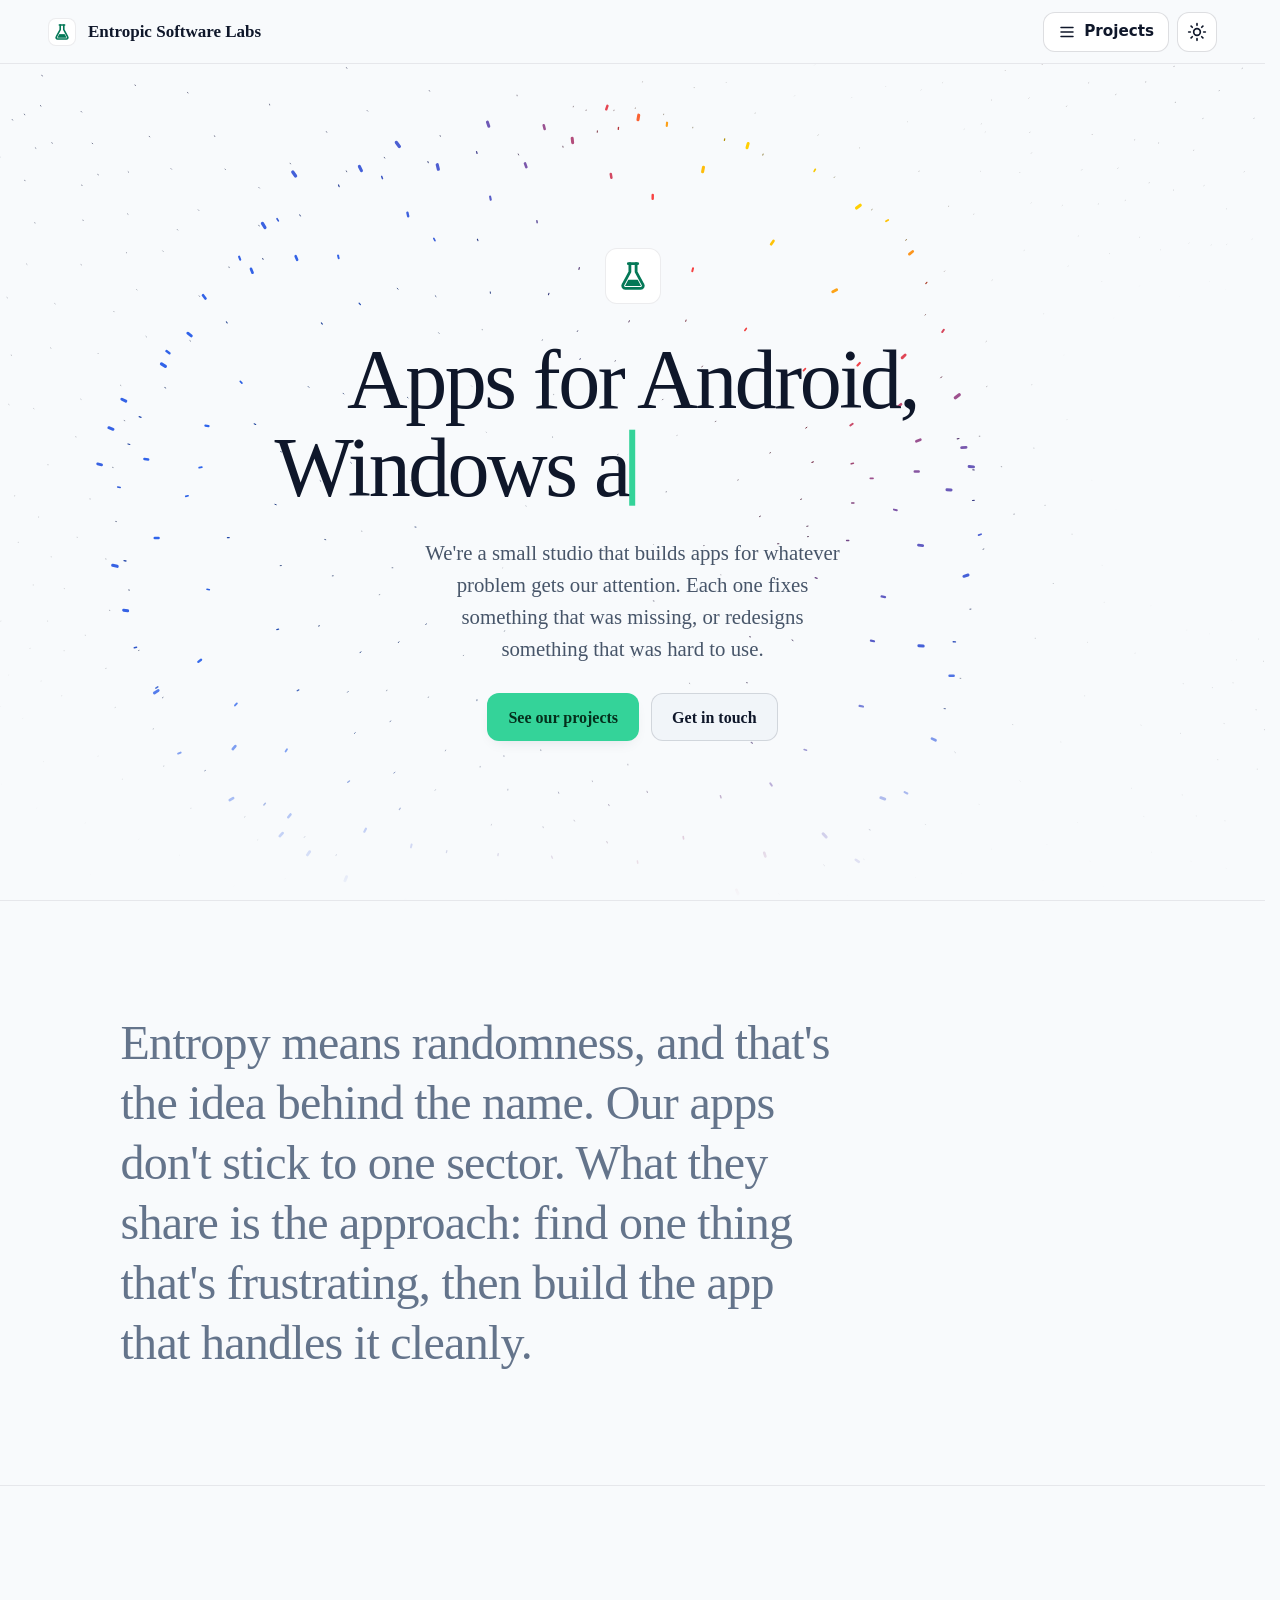
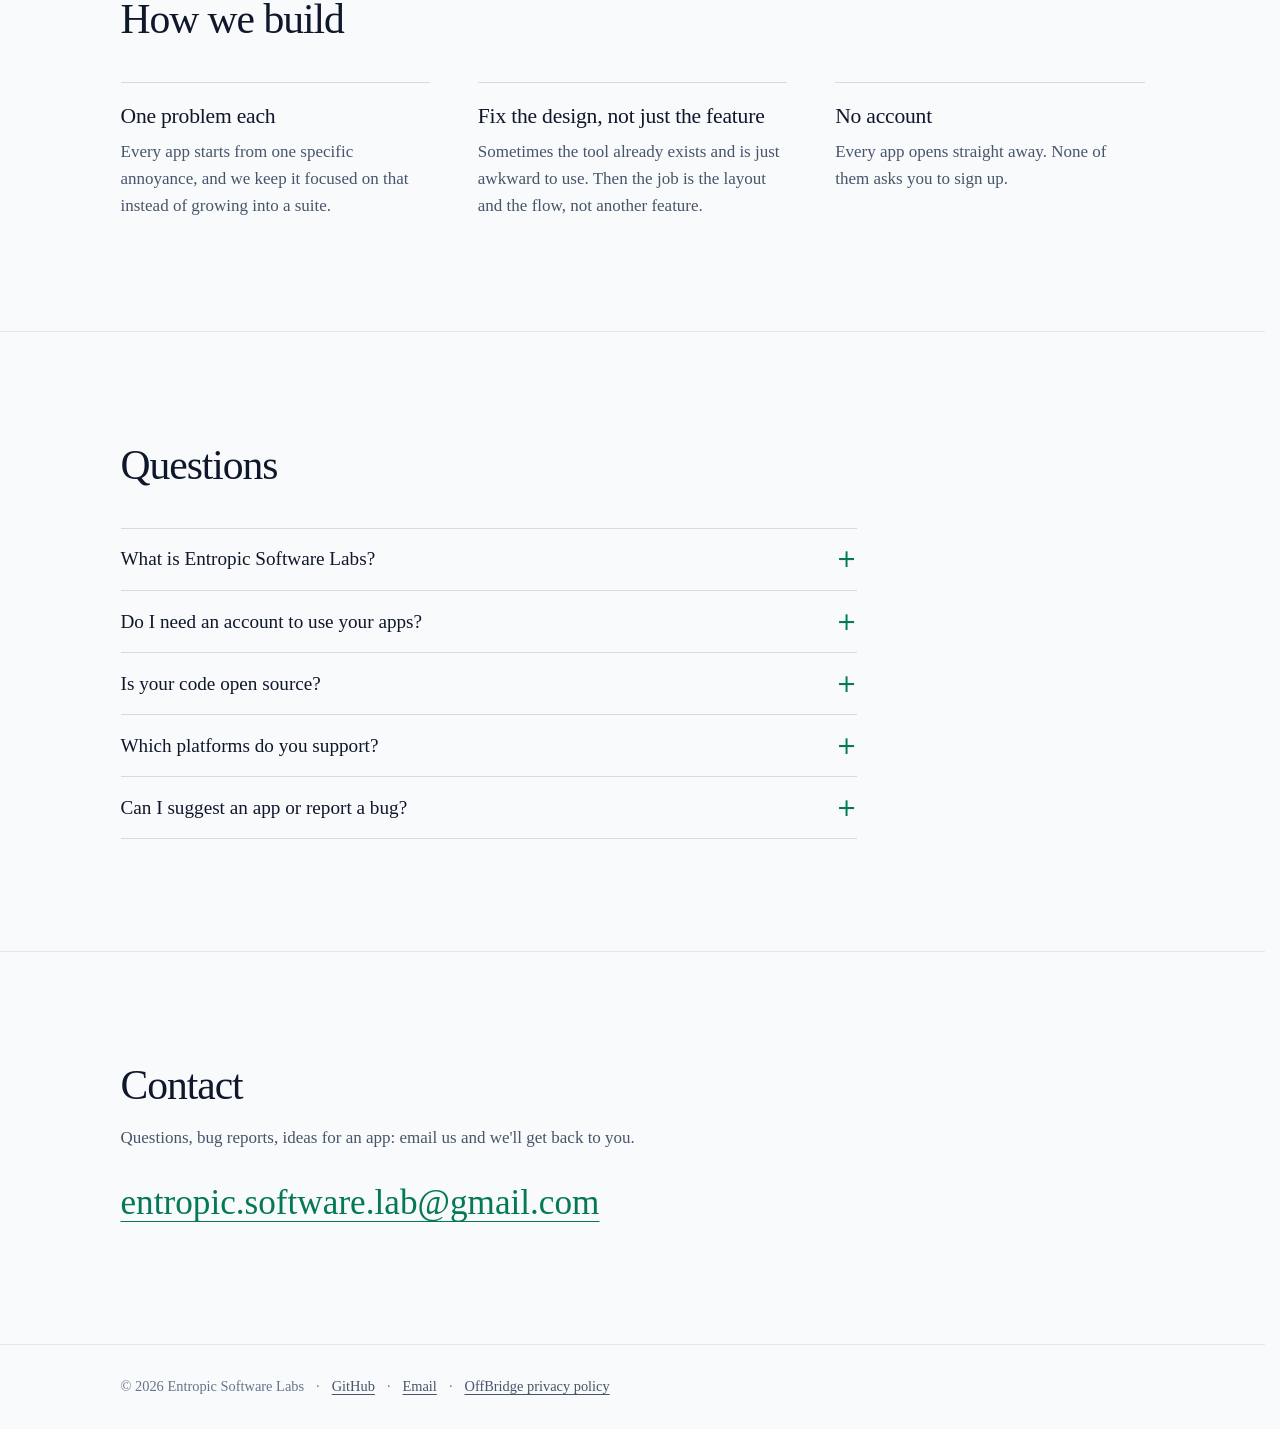
==== commit e0697dc9: "Move projects to their own page; make the homepage about the studio The homepage now covers the stud" ====
--- a/index.html
+++ b/index.html
@@ -4,13 +4,13 @@
   <meta charset="utf-8">
   <meta name="viewport" content="width=device-width, initial-scale=1">
   <title>Entropic Software Labs</title>
-  <meta name="description" content="Entropic Software Labs builds apps across different sectors, each one fixing a specific problem or redesigning a tool that was hard to use: OffBridge, Quick Vote, Schedule, Card Games and MIF Finance.">
+  <meta name="description" content="Entropic Software Labs is a small software studio building apps for Android, Windows and the web. Each one fixes a specific problem or redesigns a tool that was hard to use.">
   <meta name="color-scheme" content="dark light">
   <meta name="theme-color" content="#141414" media="(prefers-color-scheme: dark)">
   <meta name="theme-color" content="#F8FAFC" media="(prefers-color-scheme: light)">
   <link rel="canonical" href="https://entropicsoftwarelabs.com/">
   <meta property="og:title" content="Entropic Software Labs">
-  <meta property="og:description" content="Entropic Software Labs builds apps across different sectors, each one fixing a specific problem or redesigning a tool that was hard to use: OffBridge, Quick Vote, Schedule, Card Games and MIF Finance.">
+  <meta property="og:description" content="Entropic Software Labs is a small software studio building apps for Android, Windows and the web. Each one fixes a specific problem or redesigns a tool that was hard to use.">
   <meta property="og:url" content="https://entropicsoftwarelabs.com/">
   <meta property="og:type" content="website">
   <meta property="og:site_name" content="Entropic Software Labs">
@@ -23,7 +23,6 @@
   <link rel="icon" href="/assets/favicon.svg?v=2" type="image/svg+xml">
   <script src="/js/theme.js"></script>
   <link rel="stylesheet" href="/css/site.css">
-  <link rel="stylesheet" href="/css/mif.css">
   <script src="/js/site.js" defer></script>
   <script src="/js/nav.js" defer></script>
   <script src="/js/field.js" defer></script>
@@ -44,7 +43,7 @@
         <span class="brand-text"><span class="brand-short">Entropic</span><span class="brand-rest"> Software Labs</span></span>
       </a>
       <div class="topbar-actions">
-        <a class="menu-btn" id="menu-btn" href="/#apps">
+        <a class="menu-btn" id="menu-btn" href="/projects/">
           <svg viewBox="0 0 24 24" fill="none" stroke="currentColor" stroke-width="2" stroke-linecap="round" stroke-linejoin="round" aria-hidden="true" focusable="false"><path d="M4 6h16M4 12h16M4 18h16"/></svg>
           <span class="menu-label">Projects</span>
         </a>
@@ -73,10 +72,10 @@
         </svg>
       </span>
       <h1 class="typed"><span class="sr-only">Apps for Android, Windows and the web.</span><span class="typed-text" aria-hidden="true">Apps for Android, Windows and the web.</span></h1>
-      <p class="lead">We build apps for whatever problem gets our attention: moving files, running polls, reading calendars, playing cards, keeping a church's books. Each one fixes something that was missing, or redesigns something that was hard to use.</p>
+      <p class="lead">We're a small studio that builds apps for whatever problem gets our attention. Each one fixes something that was missing, or redesigns something that was hard to use.</p>
       <div class="actions">
-        <a class="btn btn-primary" href="#apps">See the apps</a>
-        <a class="btn btn-secondary" href="https://github.com/josephting1105123" rel="noopener">GitHub</a>
+        <a class="btn btn-primary" href="/projects/">See our projects</a>
+        <a class="btn btn-secondary" href="#contact">Get in touch</a>
       </div>
     </div>
   </header>
@@ -94,11 +93,11 @@
         <ul class="principles-list">
           <li>
             <h3>One problem each</h3>
-            <p>Every app starts from one specific annoyance. OffBridge moves files between phone and PC without the cloud. Quick Vote polls a room without anyone signing up.</p>
+            <p>Every app starts from one specific annoyance, and we keep it focused on that instead of growing into a suite.</p>
           </li>
           <li>
             <h3>Fix the design, not just the feature</h3>
-            <p>Sometimes the tool already exists and is just awkward to use. Schedule reads the calendars you already have and lays them out properly. Card Games puts classic games on a table that fits a phone screen.</p>
+            <p>Sometimes the tool already exists and is just awkward to use. Then the job is the layout and the flow, not another feature.</p>
           </li>
           <li>
             <h3>No account</h3>
@@ -108,151 +107,39 @@
       </div>
     </section>
 
-    <section id="apps" class="apps">
+    <section class="faq" id="faq" aria-labelledby="faq-title">
       <div class="container">
-        <h2>The apps</h2>
+        <h2 id="faq-title">Questions</h2>
+        <div class="faq-list">
+          <details class="faq-item">
+            <summary>What is Entropic Software Labs?</summary>
+            <p>A small software studio. We build apps for Android, Windows and the web, and we don't stick to one sector: file transfer, polls, calendars, card games and church bookkeeping so far.</p>
+          </details>
+          <details class="faq-item">
+            <summary>Do I need an account to use your apps?</summary>
+            <p>No. None of our apps asks you to sign up.</p>
+          </details>
+          <details class="faq-item">
+            <summary>Is your code open source?</summary>
+            <p>Most of it. Projects marked Open source on the <a href="/projects/">projects page</a> have their code on GitHub. A few are closed source.</p>
+          </details>
+          <details class="faq-item">
+            <summary>Which platforms do you support?</summary>
+            <p>Android, Windows and the web. Each project's page says which ones it runs on.</p>
+          </details>
+          <details class="faq-item">
+            <summary>Can I suggest an app or report a bug?</summary>
+            <p>Yes. Email us at the address below. For open-source projects you can also open an issue on GitHub.</p>
+          </details>
+        </div>
+      </div>
+    </section>
 
-        <article class="project" id="offbridge" aria-labelledby="offbridge-title">
-          <div class="media media-offbridge">
-            <img class="shot-win on-dark" src="/assets/shots/windows-main-dark.webp" width="1200" height="636" alt="OffBridge on Windows">
-            <img class="shot-win on-light" src="/assets/shots/windows-main-light.webp" width="1200" height="636" alt="OffBridge on Windows">
-            <img class="shot-phone on-dark" src="/assets/shots/android-clipboard-dark.webp" width="591" height="1280" alt="OffBridge on Android">
-            <img class="shot-phone on-light" src="/assets/shots/android-clipboard-light.webp" width="591" height="1280" alt="OffBridge on Android">
-          </div>
-          <div class="project-text">
-            <span class="cat-label">Utilities</span>
-            <h3 class="project-name" id="offbridge-title">OffBridge</h3>
-            <div class="chips">
-              <span class="chip">Android</span>
-              <span class="chip">Windows</span>
-              <span class="chip chip-status">Free</span>
-              <a class="chip chip-status chip-link" href="https://github.com/josephting1105123/OffBridge" rel="noopener">Open source</a>
-            </div>
-            <p>Send files and sync your clipboard between an Android phone and a Windows PC, device to device. No router, no internet and no account needed.</p>
-            <div class="actions">
-              <a class="btn btn-primary" href="https://offbridge.app/" rel="noopener">Visit offbridge.app</a>
-              <a class="btn btn-secondary" href="https://play.google.com/store/apps/details?id=com.EntropicSoftwareLab.ClipboardShare" rel="noopener">Get it on Google Play</a>
-            </div>
-          </div>
-        </article>
-
-        <article class="project" id="schedule" data-product="schedule" aria-labelledby="schedule-title">
-          <div class="media media-phone">
-            <img class="phone-shot" src="/assets/shots/schedule-today.jpg" width="824" height="1839" alt="Schedule's Today page: the next event, the day's hour grid and a double-booking it caught" loading="lazy">
-          </div>
-          <div class="project-text">
-            <span class="cat-label">Utilities</span>
-            <h3 class="project-name" id="schedule-title">Schedule</h3>
-            <div class="chips">
-              <span class="chip">Android</span>
-              <span class="chip chip-status">Free</span>
-              <span class="chip chip-status">No account</span>
-              <a class="chip chip-status chip-link" href="https://github.com/josephting1105123/Schedule" rel="noopener">Open source</a>
-            </div>
-            <p>Reads the calendars already synced to your phone and draws the day, the week and the month properly, with home-screen widgets for today and the month. Edits go back to the same calendars.</p>
-            <div class="actions">
-              <a class="btn btn-primary" href="/schedule/">About Schedule</a>
-              <a class="btn btn-secondary" href="https://github.com/josephting1105123/Schedule/releases/latest/download/Schedule.apk">Download the APK</a>
-            </div>
-          </div>
-        </article>
-
-        <article class="project" id="quick-vote" data-product="quick-vote" aria-labelledby="quick-vote-title">
-          <div class="media media-phone">
-            <img class="phone-shot on-dark" src="/assets/shots/qv-results-dark.webp" width="1080" height="2280" alt="Quick Vote showing live results as bars" loading="lazy">
-            <img class="phone-shot on-light" src="/assets/shots/qv-results-light.webp" width="1080" height="2280" alt="Quick Vote showing live results as bars" loading="lazy">
-          </div>
-          <div class="project-text">
-            <span class="cat-label">Utilities</span>
-            <h3 class="project-name" id="quick-vote-title">Quick Vote</h3>
-            <div class="chips">
-              <span class="chip">Web</span>
-              <span class="chip chip-status chip-live">Live</span>
-              <a class="chip chip-status chip-link" href="https://github.com/josephting1105123/Voting-App" rel="noopener">Open source</a>
-            </div>
-            <p>Make a poll, read out the PIN, and everyone votes from their phone. The host approves who gets in and decides when people see the results.</p>
-            <div class="actions">
-              <a class="btn btn-primary" href="/quick-vote/">About Quick Vote</a>
-              <a class="btn btn-secondary" href="https://vote.entropicsoftwarelabs.com/" rel="noopener">Open the app</a>
-            </div>
-          </div>
-        </article>
-
-        <article class="project" id="card-games" data-product="card-games" aria-labelledby="card-games-title">
-          <div class="media media-landscape">
-            <img class="landscape-shot" src="/assets/shots/card-games-table.webp" width="844" height="390" alt="A Dou Di Zhu hand at phone size: the bid panel over the felt, two opponents' card backs and the player's 17 cards" loading="lazy">
-          </div>
-          <div class="project-text">
-            <span class="cat-label">Games</span>
-            <h3 class="project-name" id="card-games-title">Card Games</h3>
-            <div class="chips">
-              <span class="chip">Web</span>
-              <span class="chip chip-status chip-live">Live</span>
-              <a class="chip chip-status chip-link" href="https://github.com/josephting1105123/Card-Games" rel="noopener">Open source</a>
-            </div>
-            <p>Dou Di Zhu, Big Two and Blackjack against bots at seven strengths, or online with friends in Dou Di Zhu and Big Two. Play-money coins, no account, and it installs to your home screen.</p>
-            <div class="actions">
-              <a class="btn btn-primary" href="/card-games/">About Card Games</a>
-              <a class="btn btn-secondary" href="https://josephting1105123.github.io/Card-Games/" rel="noopener">Play in the browser</a>
-            </div>
-          </div>
-        </article>
-
-        <article class="project" id="mif-finance" data-product="mif-finance" aria-labelledby="mif-finance-title">
-          <div class="media media-mock">
-            <div class="mif-window mif-window-static" role="img" aria-label="MIF Finance's home screen: budget against actual, month by month">
-              <div class="mif-titlebar" aria-hidden="true">
-                <span class="mif-title">Example Church</span>
-                <span class="mif-year">2026</span>
-              </div>
-              <div class="mif-menu" aria-hidden="true">
-                <span class="mif-menu-item">Offering</span>
-                <span class="mif-menu-item">Expenses</span>
-                <span class="mif-menu-item">Budget</span>
-                <span class="mif-menu-item">Import / Export</span>
-                <span class="mif-menu-item">Settings</span>
-              </div>
-              <div class="mif-body" aria-hidden="true">
-                <p class="mif-heading">Budget vs Actual &middot; 2026</p>
-                <table class="mif-table">
-                  <thead>
-                    <tr><th scope="col">Month</th><th scope="col" class="mif-num">Income</th><th scope="col" class="mif-num">Expenses</th><th scope="col" class="mif-num">Surplus</th></tr>
-                  </thead>
-                  <tbody>
-                    <tr><th scope="row">Jan</th><td class="mif-num">5,200</td><td class="mif-num">3,100</td><td class="mif-num">2,100</td></tr>
-                    <tr><th scope="row">Feb</th><td class="mif-num">3,800</td><td class="mif-num">4,300</td><td class="mif-num mif-neg">-500</td></tr>
-                    <tr><th scope="row">Mar</th><td class="mif-num">5,800</td><td class="mif-num">4,300</td><td class="mif-num">1,500</td></tr>
-                    <tr><th scope="row">Apr</th><td class="mif-num">4,900</td><td class="mif-num">2,900</td><td class="mif-num">2,000</td></tr>
-                  </tbody>
-                </table>
-              </div>
-            </div>
-          </div>
-          <div class="project-text">
-            <span class="cat-label">Finance</span>
-            <h3 class="project-name" id="mif-finance-title">MIF Finance</h3>
-            <div class="chips">
-              <span class="chip">Windows</span>
-              <span class="chip chip-closed">Closed source</span>
-            </div>
-            <p>A Windows app for a church treasurer: each week's offering, expense claims paid back against their receipts, the budget month by month, and a year-end report. Everything stays in one folder on one PC.</p>
-            <div class="actions">
-              <a class="btn btn-primary" href="/mif-finance/">About MIF Finance</a>
-              <a class="btn btn-secondary" href="/mif-finance/#demo">Try the demo</a>
-            </div>
-          </div>
-        </article>
-
-        <article class="project-soon" id="spectrum-agent" aria-labelledby="spectrum-agent-title">
-          <span class="cat-label">Coming soon</span>
-          <h3 class="project-name" id="spectrum-agent-title">Spectrum agent</h3>
-          <div class="chips">
-            <span class="chip chip-soon">Coming soon</span>
-            <span class="chip chip-closed">Closed source</span>
-          </div>
-          <p>Still being built. It will get its own page when it's ready.</p>
-        </article>
-
+    <section class="contact" id="contact" aria-labelledby="contact-title">
+      <div class="container">
+        <h2 id="contact-title">Contact</h2>
+        <p class="contact-lead">Questions, bug reports, ideas for an app: email us and we'll get back to you.</p>
+        <a class="contact-email" href="mailto:entropic.software.lab@gmail.com">entropic.software.lab@gmail.com</a>
       </div>
     </section>
   </main>
@@ -263,6 +150,8 @@
       <span aria-hidden="true">&middot;</span>
       <a href="https://github.com/josephting1105123" rel="noopener">GitHub</a>
       <span aria-hidden="true">&middot;</span>
+      <a href="mailto:entropic.software.lab@gmail.com">Email</a>
+      <span aria-hidden="true">&middot;</span>
       <a href="https://offbridge.app/privacy.html" rel="noopener">OffBridge privacy policy</a>
     </div>
   </footer>
--- a/css/site.css
+++ b/css/site.css
@@ -229,7 +229,7 @@
 
 .skip-link:focus { top: 12px; }
 
-/* Menu button: opens the Projects drawer (js/nav.js), or follows its link to /#apps without JS. */
+/* Menu button: opens the Projects drawer (js/nav.js), or follows its link to /projects/ without JS. */
 .menu-btn {
   position: relative;
   display: inline-flex;
@@ -433,11 +433,26 @@
 }
 
 .drawer-group h3 {
-  margin: 20px 8px 6px;
-  font: 600 .75rem/1.4 var(--sans);
+  display: flex;
+  align-items: center;
+  gap: 10px;
+  margin: 16px -12px 0;
+  padding: 8px 20px;
+  position: sticky;
+  top: 0;
+  z-index: 1;
+  background: var(--bg);
+  font: 700 .8rem/1.4 var(--sans);
   text-transform: uppercase;
-  letter-spacing: .08em;
-  color: var(--text-3);
+  letter-spacing: .1em;
+  color: var(--accent-text);
+}
+
+.drawer-group h3::after {
+  content: "";
+  flex: 1;
+  height: 1px;
+  background: var(--hairline-strong);
 }
 
 .drawer-group ul {
@@ -461,7 +476,7 @@
   display: inline-flex;
   align-items: center;
   gap: 6px;
-  font-size: 1.1rem;
+  font-size: 1rem;
   line-height: 1.3;
 }
 
@@ -650,7 +665,9 @@
 .principles,
 .steps,
 .detail,
-.apps {
+.apps,
+.faq,
+.contact {
   padding-block: var(--section);
   border-top: 1px solid var(--hairline);
 }
@@ -716,6 +733,67 @@
 .detail .facts {
   max-width: 40rem;
   margin-top: 2rem;
+}
+
+.faq-list {
+  margin-top: 2.5rem;
+  max-width: 46rem;
+}
+
+.faq-item { border-top: 1px solid var(--hairline-strong); }
+
+.faq-item:last-child { border-bottom: 1px solid var(--hairline-strong); }
+
+.faq-item summary {
+  list-style: none;
+  cursor: pointer;
+  display: flex;
+  justify-content: space-between;
+  align-items: center;
+  gap: 1rem;
+  padding: 1.1rem 0;
+  font-size: 1.2rem;
+  line-height: 1.35;
+}
+
+.faq-item summary::-webkit-details-marker { display: none; }
+
+.faq-item summary::after {
+  content: "+";
+  flex: none;
+  font: 400 1.5rem/1 var(--sans);
+  color: var(--accent-text);
+}
+
+.faq-item[open] summary::after { content: "\2212"; }
+
+.faq-item summary:focus-visible {
+  outline: 2px solid var(--accent);
+  outline-offset: 4px;
+}
+
+.faq-item p {
+  margin: 0 0 1.25rem;
+  max-width: 40rem;
+  color: var(--text-2);
+}
+
+.faq-item a { color: var(--accent-text); }
+
+.contact-lead {
+  margin-top: 1rem;
+  max-width: 36rem;
+  color: var(--text-2);
+}
+
+.contact-email {
+  display: inline-block;
+  margin-top: 1.5rem;
+  font-size: clamp(1.4rem, 1rem + 2vw, 2.2rem);
+  color: var(--accent-text);
+  text-decoration-thickness: 1px;
+  text-underline-offset: .2em;
+  overflow-wrap: anywhere;
 }
 
 /* Apps */
@@ -1074,7 +1152,7 @@
 .motion .media-offbridge.tilting .shot-phone { transition: none; }
 
 .motion .media-offbridge:not(.in) .shot-phone {
-  transform: translate(18%, 10%) rotate(4deg);
+  transform: translateY(10%) rotate(4deg);
   opacity: .3;
 }
 
@@ -1230,6 +1308,3 @@
 
   .drawer::backdrop { transition: none; }
 }
-
-/* The drawer moves focus to #apps after "All projects"; its links show their own ring. */
-#apps:focus { outline: none; }
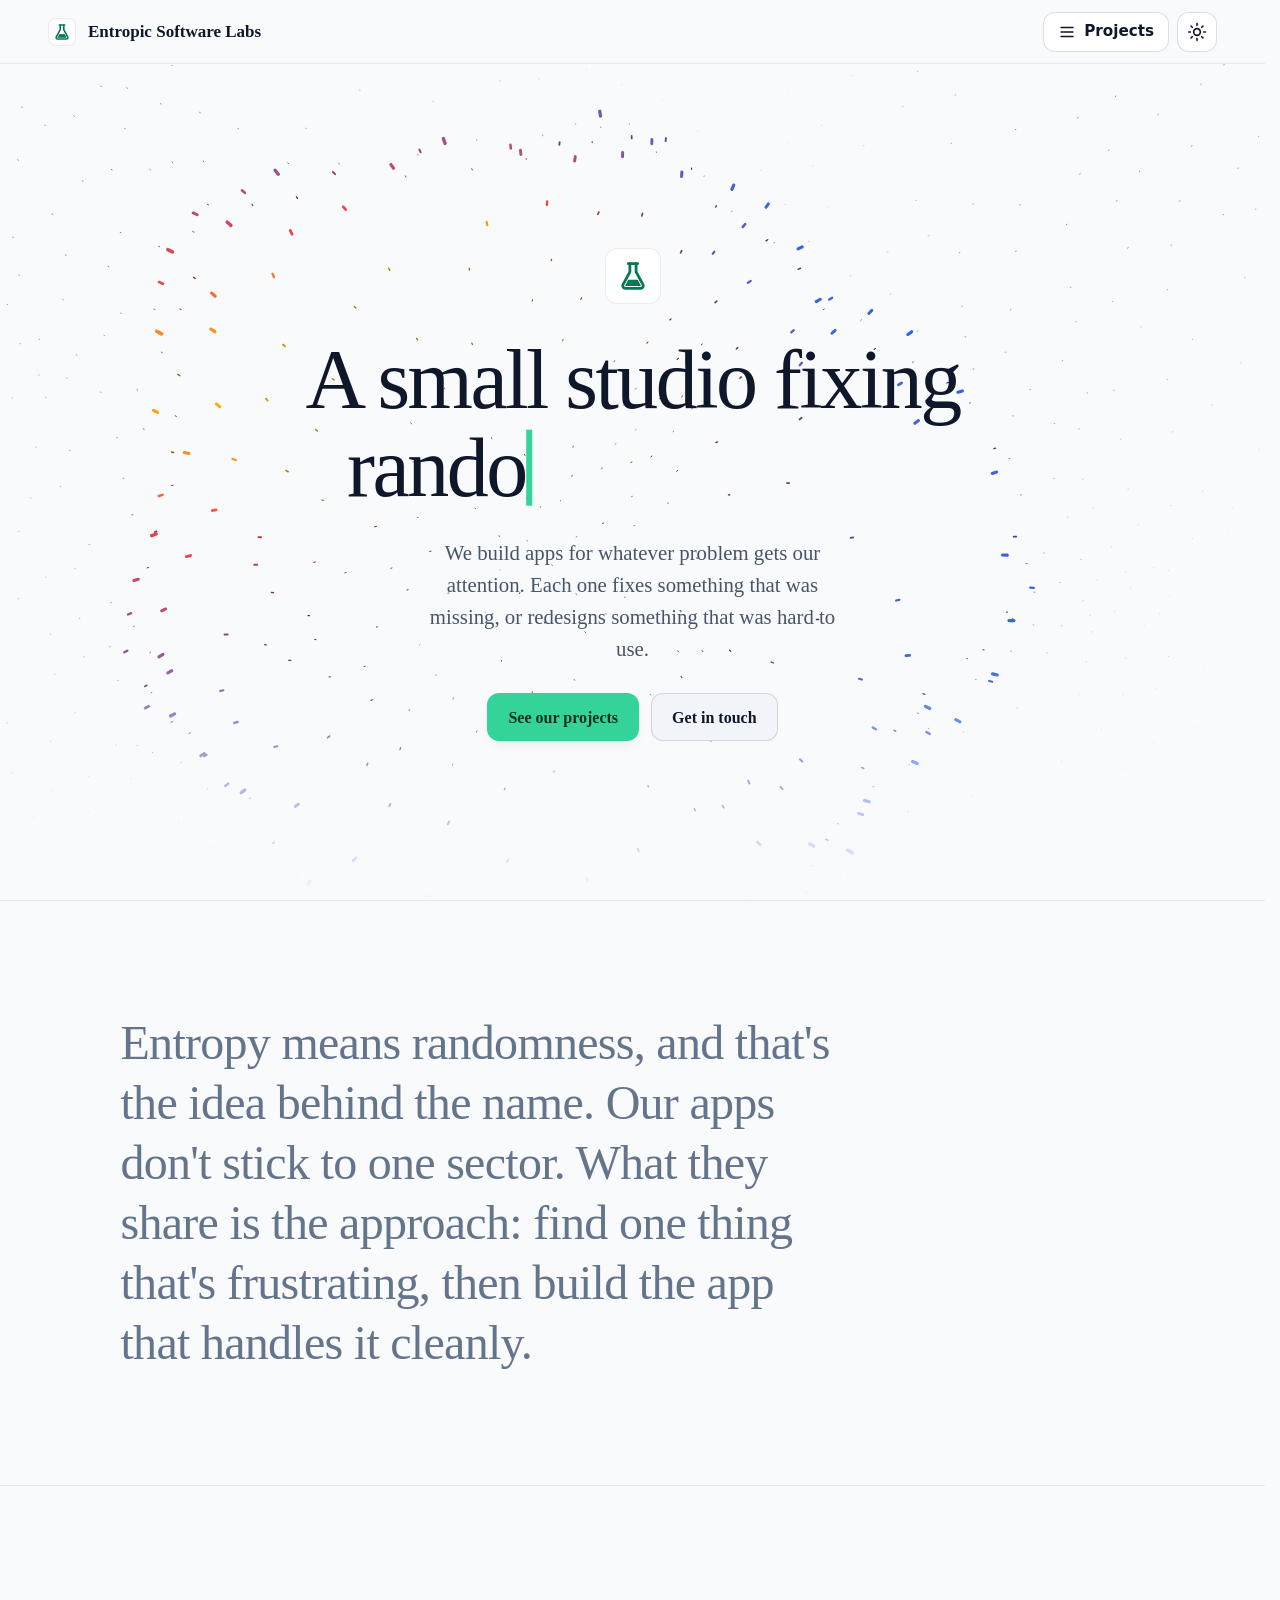
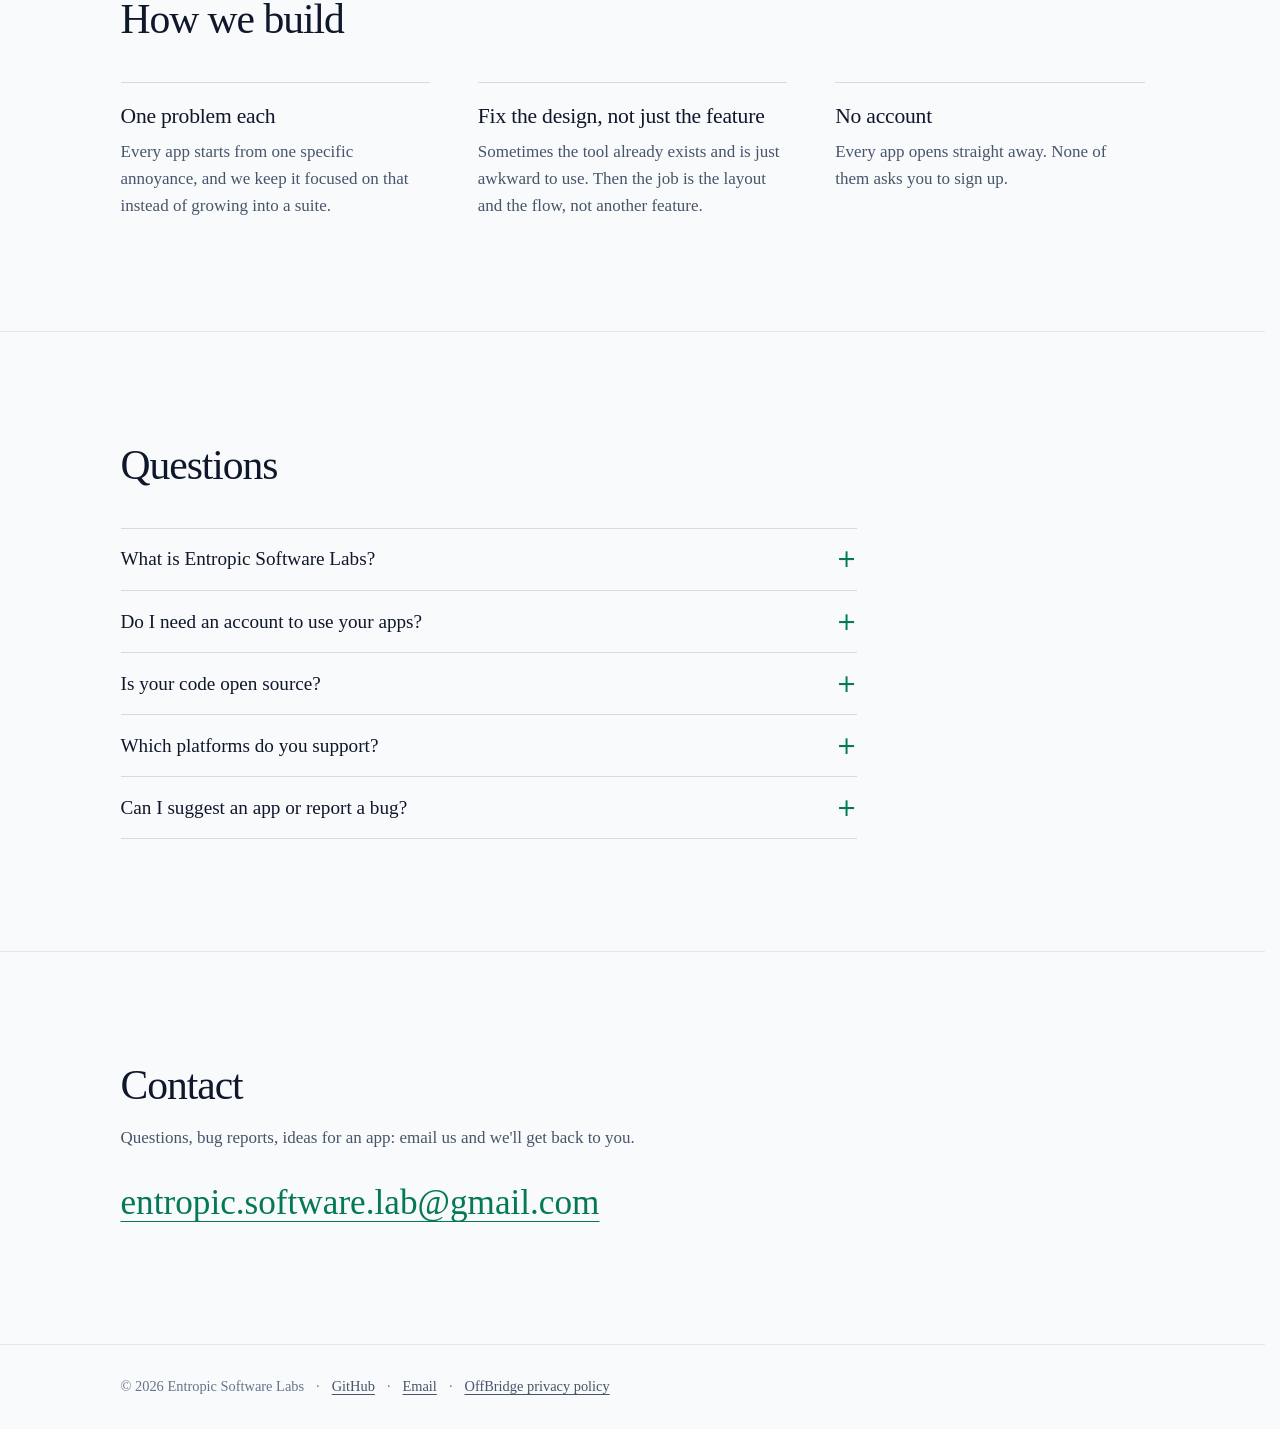
==== commit c8bb6104: "Change the homepage headline to describe the studio "Apps for Android, Windows and the web" read as " ====
--- a/index.html
+++ b/index.html
@@ -71,8 +71,8 @@
           <path d="M196 104h120"/>
         </svg>
       </span>
-      <h1 class="typed"><span class="sr-only">Apps for Android, Windows and the web.</span><span class="typed-text" aria-hidden="true">Apps for Android, Windows and the web.</span></h1>
-      <p class="lead">We're a small studio that builds apps for whatever problem gets our attention. Each one fixes something that was missing, or redesigns something that was hard to use.</p>
+      <h1 class="typed"><span class="sr-only">A small studio fixing random problems.</span><span class="typed-text" aria-hidden="true">A small studio fixing random problems.</span></h1>
+      <p class="lead">We build apps for whatever problem gets our attention. Each one fixes something that was missing, or redesigns something that was hard to use.</p>
       <div class="actions">
         <a class="btn btn-primary" href="/projects/">See our projects</a>
         <a class="btn btn-secondary" href="#contact">Get in touch</a>
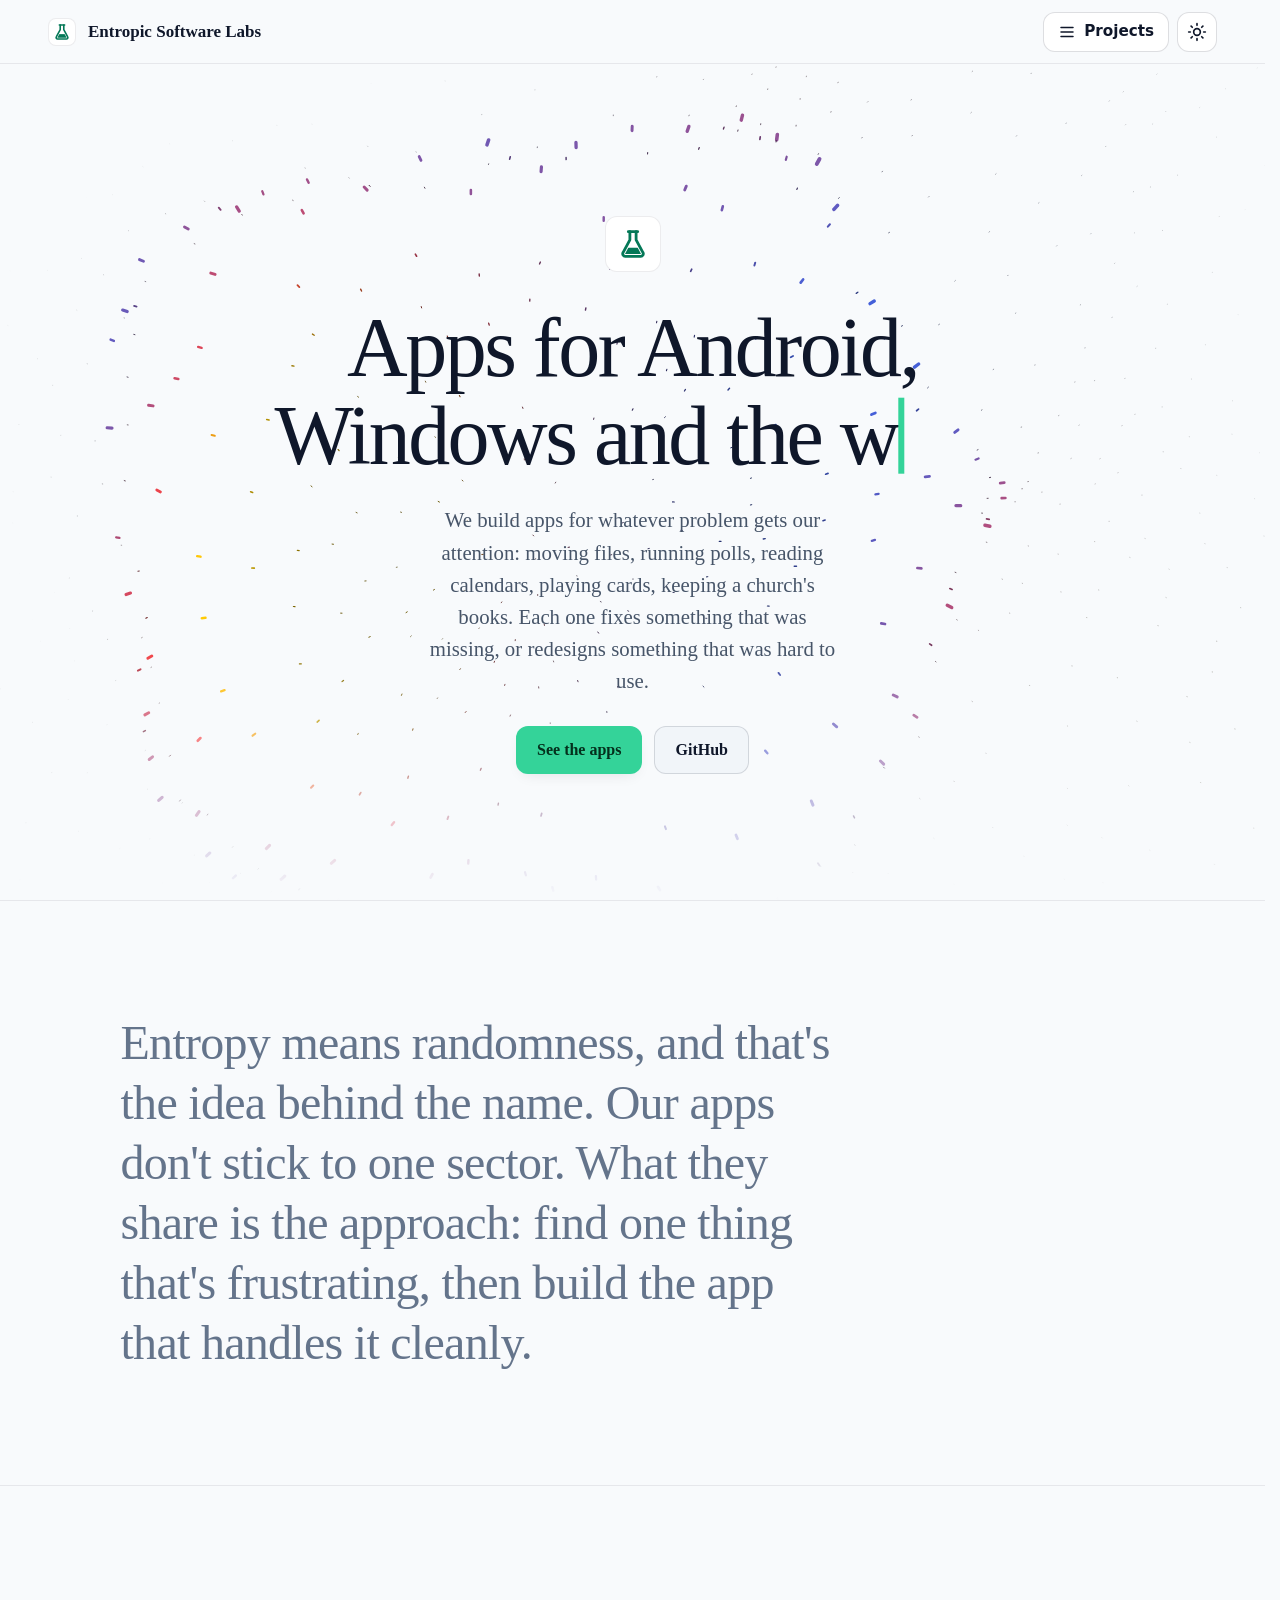
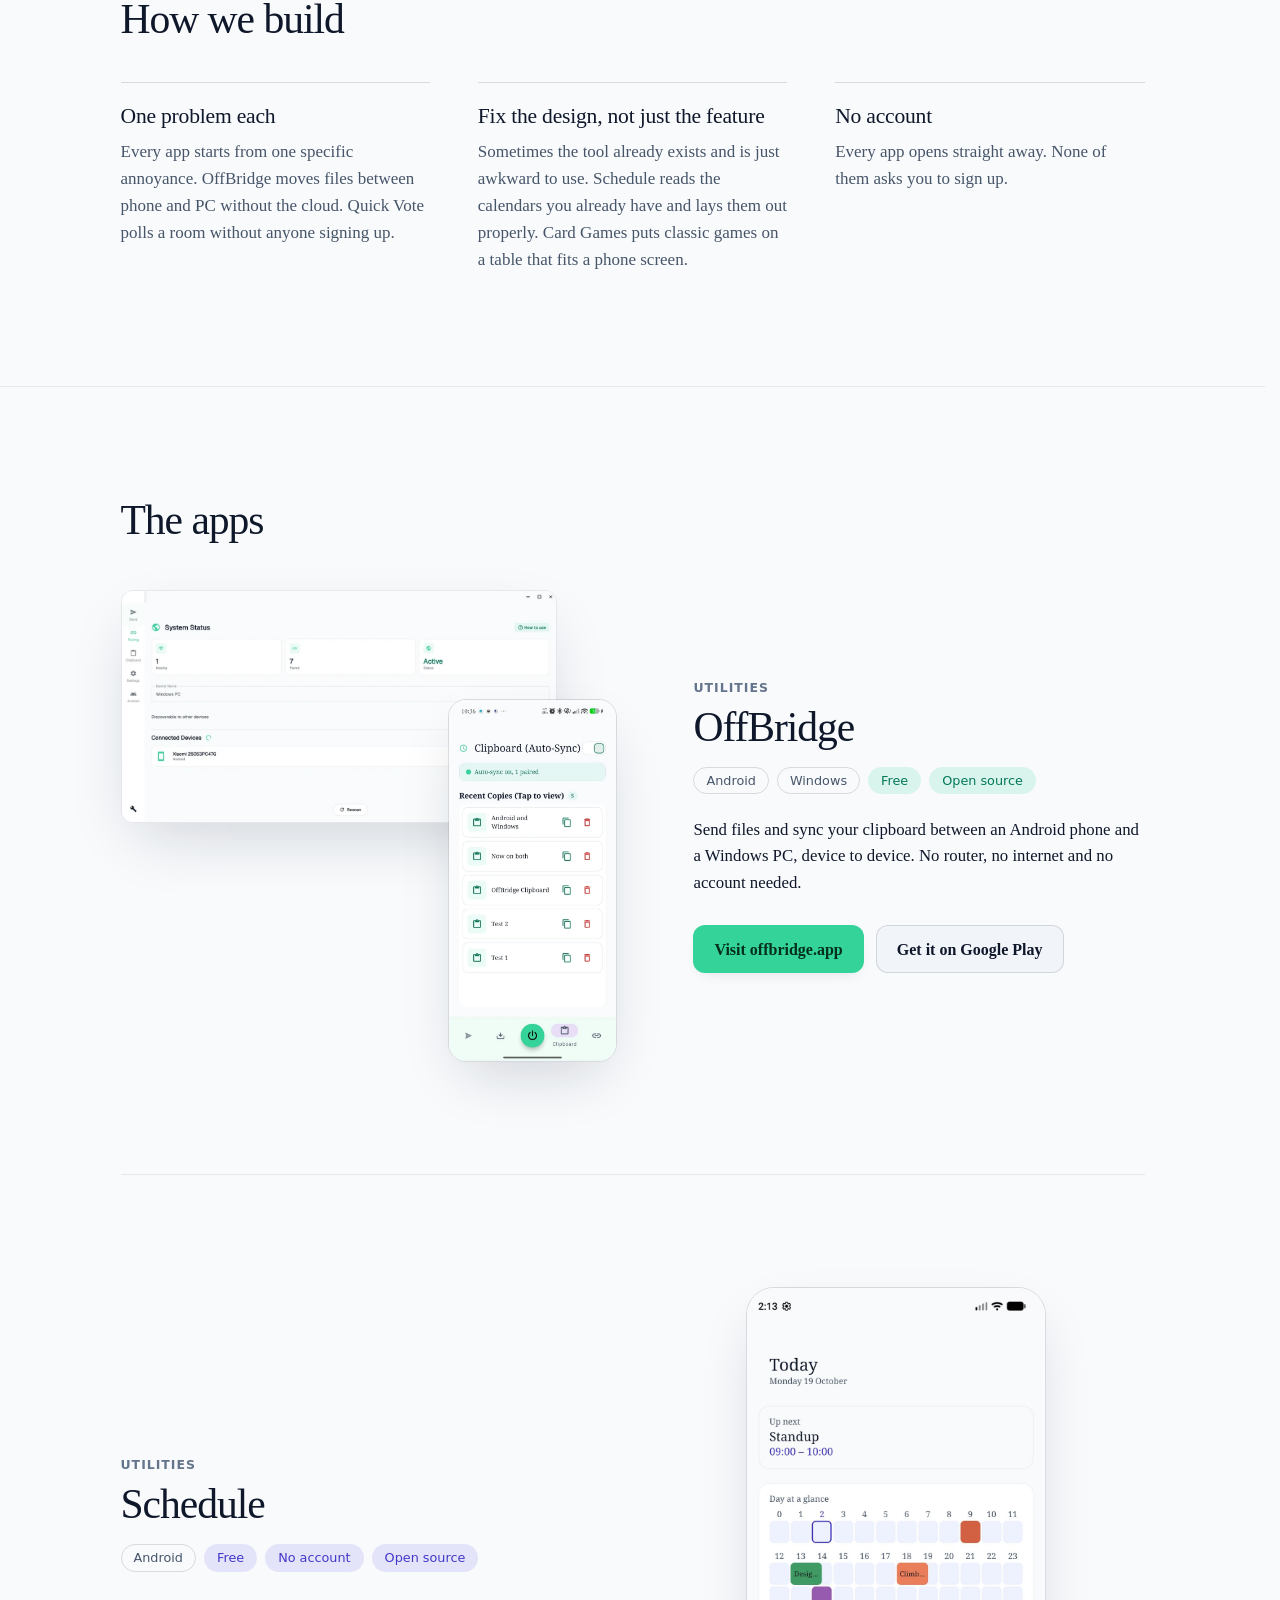
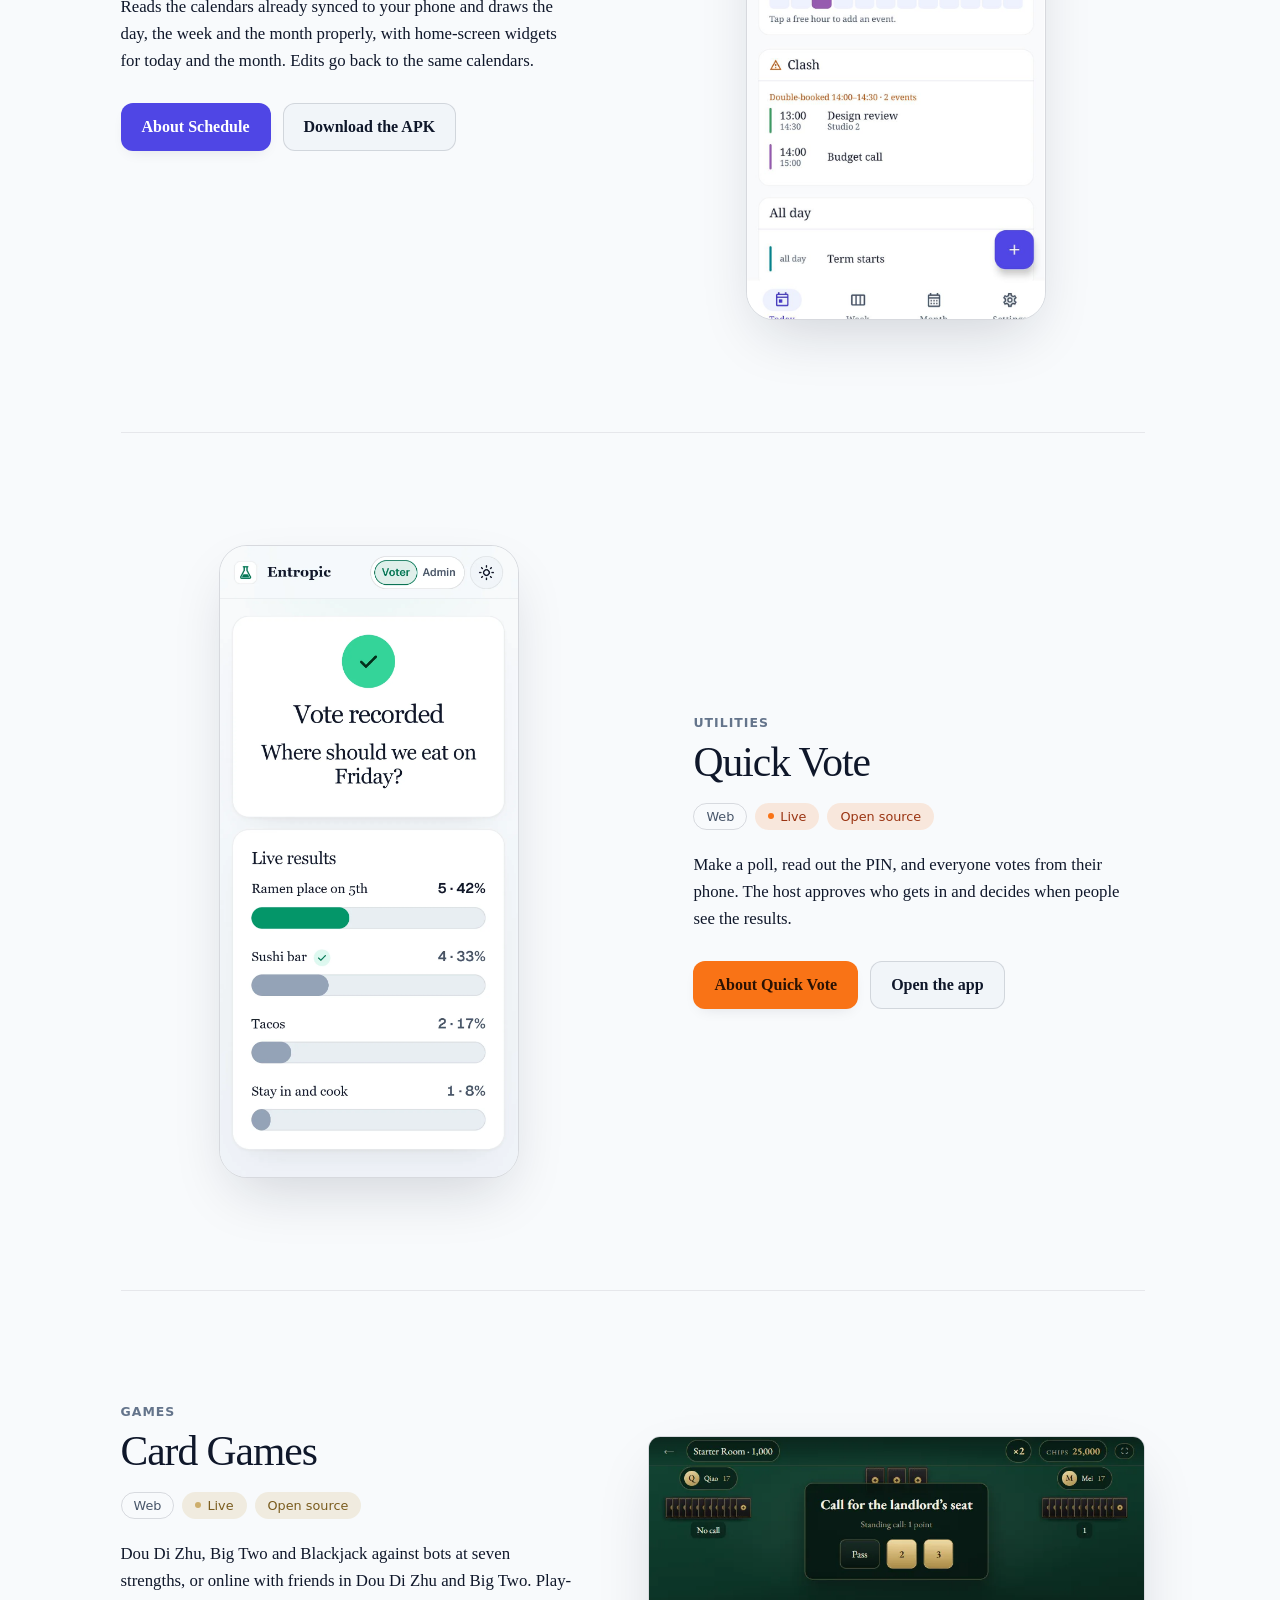
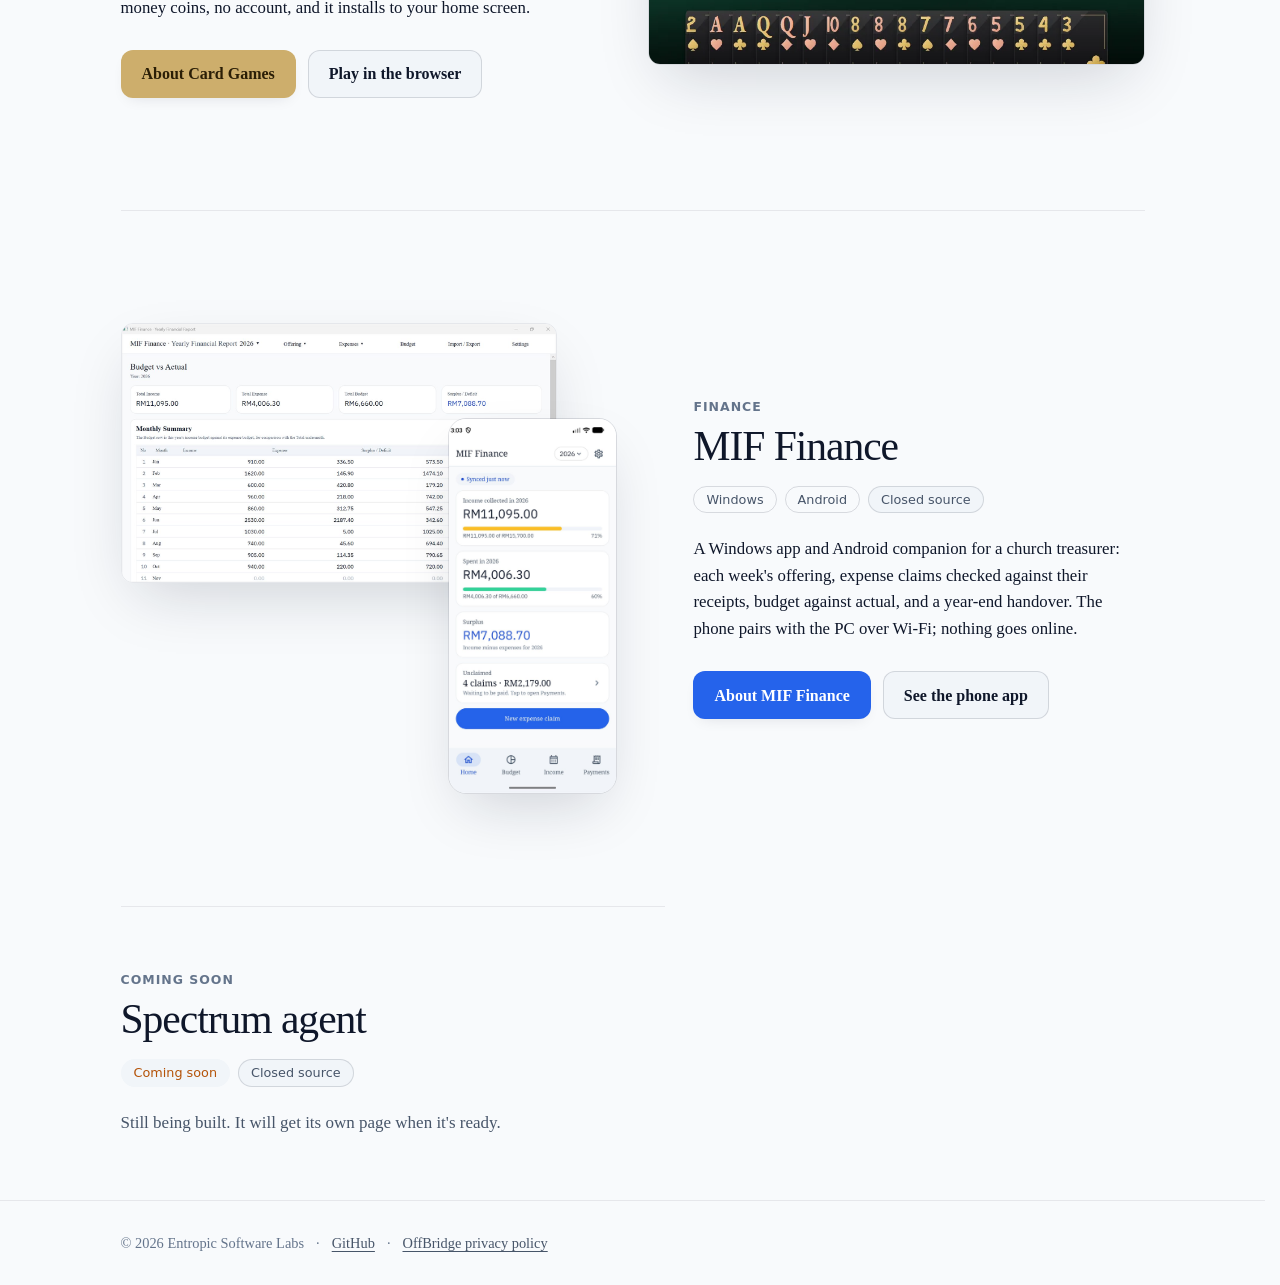
==== commit 1065c6f3: "Rebuild the MIF Finance page from real screenshots The old page and homepage card showed a hand-buil" ====
--- a/index.html
+++ b/index.html
@@ -4,13 +4,13 @@
   <meta charset="utf-8">
   <meta name="viewport" content="width=device-width, initial-scale=1">
   <title>Entropic Software Labs</title>
-  <meta name="description" content="Entropic Software Labs is a small software studio building apps for Android, Windows and the web. Each one fixes a specific problem or redesigns a tool that was hard to use.">
+  <meta name="description" content="Entropic Software Labs builds apps across different sectors, each one fixing a specific problem or redesigning a tool that was hard to use: OffBridge, Quick Vote, Schedule, Card Games and MIF Finance.">
   <meta name="color-scheme" content="dark light">
   <meta name="theme-color" content="#141414" media="(prefers-color-scheme: dark)">
   <meta name="theme-color" content="#F8FAFC" media="(prefers-color-scheme: light)">
   <link rel="canonical" href="https://entropicsoftwarelabs.com/">
   <meta property="og:title" content="Entropic Software Labs">
-  <meta property="og:description" content="Entropic Software Labs is a small software studio building apps for Android, Windows and the web. Each one fixes a specific problem or redesigns a tool that was hard to use.">
+  <meta property="og:description" content="Entropic Software Labs builds apps across different sectors, each one fixing a specific problem or redesigning a tool that was hard to use: OffBridge, Quick Vote, Schedule, Card Games and MIF Finance.">
   <meta property="og:url" content="https://entropicsoftwarelabs.com/">
   <meta property="og:type" content="website">
   <meta property="og:site_name" content="Entropic Software Labs">
@@ -43,7 +43,7 @@
         <span class="brand-text"><span class="brand-short">Entropic</span><span class="brand-rest"> Software Labs</span></span>
       </a>
       <div class="topbar-actions">
-        <a class="menu-btn" id="menu-btn" href="/projects/">
+        <a class="menu-btn" id="menu-btn" href="/#apps">
           <svg viewBox="0 0 24 24" fill="none" stroke="currentColor" stroke-width="2" stroke-linecap="round" stroke-linejoin="round" aria-hidden="true" focusable="false"><path d="M4 6h16M4 12h16M4 18h16"/></svg>
           <span class="menu-label">Projects</span>
         </a>
@@ -71,11 +71,11 @@
           <path d="M196 104h120"/>
         </svg>
       </span>
-      <h1 class="typed"><span class="sr-only">A small studio fixing random problems.</span><span class="typed-text" aria-hidden="true">A small studio fixing random problems.</span></h1>
-      <p class="lead">We build apps for whatever problem gets our attention. Each one fixes something that was missing, or redesigns something that was hard to use.</p>
+      <h1 class="typed"><span class="sr-only">Apps for Android, Windows and the web.</span><span class="typed-text" aria-hidden="true">Apps for Android, Windows and the web.</span></h1>
+      <p class="lead">We build apps for whatever problem gets our attention: moving files, running polls, reading calendars, playing cards, keeping a church's books. Each one fixes something that was missing, or redesigns something that was hard to use.</p>
       <div class="actions">
-        <a class="btn btn-primary" href="/projects/">See our projects</a>
-        <a class="btn btn-secondary" href="#contact">Get in touch</a>
+        <a class="btn btn-primary" href="#apps">See the apps</a>
+        <a class="btn btn-secondary" href="https://github.com/josephting1105123" rel="noopener">GitHub</a>
       </div>
     </div>
   </header>
@@ -93,11 +93,11 @@
         <ul class="principles-list">
           <li>
             <h3>One problem each</h3>
-            <p>Every app starts from one specific annoyance, and we keep it focused on that instead of growing into a suite.</p>
+            <p>Every app starts from one specific annoyance. OffBridge moves files between phone and PC without the cloud. Quick Vote polls a room without anyone signing up.</p>
           </li>
           <li>
             <h3>Fix the design, not just the feature</h3>
-            <p>Sometimes the tool already exists and is just awkward to use. Then the job is the layout and the flow, not another feature.</p>
+            <p>Sometimes the tool already exists and is just awkward to use. Schedule reads the calendars you already have and lays them out properly. Card Games puts classic games on a table that fits a phone screen.</p>
           </li>
           <li>
             <h3>No account</h3>
@@ -107,39 +107,127 @@
       </div>
     </section>
 
-    <section class="faq" id="faq" aria-labelledby="faq-title">
+    <section id="apps" class="apps">
       <div class="container">
-        <h2 id="faq-title">Questions</h2>
-        <div class="faq-list">
-          <details class="faq-item">
-            <summary>What is Entropic Software Labs?</summary>
-            <p>A small software studio. We build apps for Android, Windows and the web, and we don't stick to one sector: file transfer, polls, calendars, card games and church bookkeeping so far.</p>
-          </details>
-          <details class="faq-item">
-            <summary>Do I need an account to use your apps?</summary>
-            <p>No. None of our apps asks you to sign up.</p>
-          </details>
-          <details class="faq-item">
-            <summary>Is your code open source?</summary>
-            <p>Most of it. Projects marked Open source on the <a href="/projects/">projects page</a> have their code on GitHub. A few are closed source.</p>
-          </details>
-          <details class="faq-item">
-            <summary>Which platforms do you support?</summary>
-            <p>Android, Windows and the web. Each project's page says which ones it runs on.</p>
-          </details>
-          <details class="faq-item">
-            <summary>Can I suggest an app or report a bug?</summary>
-            <p>Yes. Email us at the address below. For open-source projects you can also open an issue on GitHub.</p>
-          </details>
-        </div>
-      </div>
-    </section>
-
-    <section class="contact" id="contact" aria-labelledby="contact-title">
-      <div class="container">
-        <h2 id="contact-title">Contact</h2>
-        <p class="contact-lead">Questions, bug reports, ideas for an app: email us and we'll get back to you.</p>
-        <a class="contact-email" href="mailto:entropic.software.lab@gmail.com">entropic.software.lab@gmail.com</a>
+        <h2>The apps</h2>
+
+        <article class="project" id="offbridge" aria-labelledby="offbridge-title">
+          <div class="media media-offbridge">
+            <img class="shot-win on-dark" src="/assets/shots/windows-main-dark.webp" width="1200" height="636" alt="OffBridge on Windows">
+            <img class="shot-win on-light" src="/assets/shots/windows-main-light.webp" width="1200" height="636" alt="OffBridge on Windows">
+            <img class="shot-phone on-dark" src="/assets/shots/android-clipboard-dark.webp" width="591" height="1280" alt="OffBridge on Android">
+            <img class="shot-phone on-light" src="/assets/shots/android-clipboard-light.webp" width="591" height="1280" alt="OffBridge on Android">
+          </div>
+          <div class="project-text">
+            <span class="cat-label">Utilities</span>
+            <h3 class="project-name" id="offbridge-title">OffBridge</h3>
+            <div class="chips">
+              <span class="chip">Android</span>
+              <span class="chip">Windows</span>
+              <span class="chip chip-status">Free</span>
+              <a class="chip chip-status chip-link" href="https://github.com/josephting1105123/OffBridge" rel="noopener">Open source</a>
+            </div>
+            <p>Send files and sync your clipboard between an Android phone and a Windows PC, device to device. No router, no internet and no account needed.</p>
+            <div class="actions">
+              <a class="btn btn-primary" href="https://offbridge.app/" rel="noopener">Visit offbridge.app</a>
+              <a class="btn btn-secondary" href="https://play.google.com/store/apps/details?id=com.EntropicSoftwareLab.ClipboardShare" rel="noopener">Get it on Google Play</a>
+            </div>
+          </div>
+        </article>
+
+        <article class="project" id="schedule" data-product="schedule" aria-labelledby="schedule-title">
+          <div class="media media-phone">
+            <img class="phone-shot" src="/assets/shots/schedule-today.jpg" width="824" height="1839" alt="Schedule's Today page: the next event, the day's hour grid and a double-booking it caught" loading="lazy">
+          </div>
+          <div class="project-text">
+            <span class="cat-label">Utilities</span>
+            <h3 class="project-name" id="schedule-title">Schedule</h3>
+            <div class="chips">
+              <span class="chip">Android</span>
+              <span class="chip chip-status">Free</span>
+              <span class="chip chip-status">No account</span>
+              <a class="chip chip-status chip-link" href="https://github.com/josephting1105123/Schedule" rel="noopener">Open source</a>
+            </div>
+            <p>Reads the calendars already synced to your phone and draws the day, the week and the month properly, with home-screen widgets for today and the month. Edits go back to the same calendars.</p>
+            <div class="actions">
+              <a class="btn btn-primary" href="/schedule/">About Schedule</a>
+              <a class="btn btn-secondary" href="https://github.com/josephting1105123/Schedule/releases/latest/download/Schedule.apk">Download the APK</a>
+            </div>
+          </div>
+        </article>
+
+        <article class="project" id="quick-vote" data-product="quick-vote" aria-labelledby="quick-vote-title">
+          <div class="media media-phone">
+            <img class="phone-shot on-dark" src="/assets/shots/qv-results-dark.webp" width="1080" height="2280" alt="Quick Vote showing live results as bars" loading="lazy">
+            <img class="phone-shot on-light" src="/assets/shots/qv-results-light.webp" width="1080" height="2280" alt="Quick Vote showing live results as bars" loading="lazy">
+          </div>
+          <div class="project-text">
+            <span class="cat-label">Utilities</span>
+            <h3 class="project-name" id="quick-vote-title">Quick Vote</h3>
+            <div class="chips">
+              <span class="chip">Web</span>
+              <span class="chip chip-status chip-live">Live</span>
+              <a class="chip chip-status chip-link" href="https://github.com/josephting1105123/Voting-App" rel="noopener">Open source</a>
+            </div>
+            <p>Make a poll, read out the PIN, and everyone votes from their phone. The host approves who gets in and decides when people see the results.</p>
+            <div class="actions">
+              <a class="btn btn-primary" href="/quick-vote/">About Quick Vote</a>
+              <a class="btn btn-secondary" href="https://vote.entropicsoftwarelabs.com/" rel="noopener">Open the app</a>
+            </div>
+          </div>
+        </article>
+
+        <article class="project" id="card-games" data-product="card-games" aria-labelledby="card-games-title">
+          <div class="media media-landscape">
+            <img class="landscape-shot" src="/assets/shots/card-games-table.webp" width="844" height="390" alt="A Dou Di Zhu hand at phone size: the bid panel over the felt, two opponents' card backs and the player's 17 cards" loading="lazy">
+          </div>
+          <div class="project-text">
+            <span class="cat-label">Games</span>
+            <h3 class="project-name" id="card-games-title">Card Games</h3>
+            <div class="chips">
+              <span class="chip">Web</span>
+              <span class="chip chip-status chip-live">Live</span>
+              <a class="chip chip-status chip-link" href="https://github.com/josephting1105123/Card-Games" rel="noopener">Open source</a>
+            </div>
+            <p>Dou Di Zhu, Big Two and Blackjack against bots at seven strengths, or online with friends in Dou Di Zhu and Big Two. Play-money coins, no account, and it installs to your home screen.</p>
+            <div class="actions">
+              <a class="btn btn-primary" href="/card-games/">About Card Games</a>
+              <a class="btn btn-secondary" href="https://josephting1105123.github.io/Card-Games/" rel="noopener">Play in the browser</a>
+            </div>
+          </div>
+        </article>
+
+        <article class="project" id="mif-finance" data-product="mif-finance" aria-labelledby="mif-finance-title">
+          <div class="media media-offbridge">
+            <img class="shot-win" src="/assets/shots/mif-win-home.jpg" width="1440" height="857" alt="MIF Finance on Windows: budget against actual for 2026" loading="lazy" decoding="async">
+            <img class="shot-phone" src="/assets/shots/mif-phone-home.jpg" width="824" height="1849" alt="MIF Finance on Android: this year's income, spending and unclaimed claims" loading="lazy" decoding="async">
+          </div>
+          <div class="project-text">
+            <span class="cat-label">Finance</span>
+            <h3 class="project-name" id="mif-finance-title">MIF Finance</h3>
+            <div class="chips">
+              <span class="chip">Windows</span>
+              <span class="chip">Android</span>
+              <span class="chip chip-closed">Closed source</span>
+            </div>
+            <p>A Windows app and Android companion for a church treasurer: each week's offering, expense claims checked against their receipts, budget against actual, and a year-end handover. The phone pairs with the PC over Wi-Fi; nothing goes online.</p>
+            <div class="actions">
+              <a class="btn btn-primary" href="/mif-finance/">About MIF Finance</a>
+              <a class="btn btn-secondary" href="/mif-finance/#android">See the phone app</a>
+            </div>
+          </div>
+        </article>
+
+        <article class="project-soon" id="spectrum-agent" aria-labelledby="spectrum-agent-title">
+          <span class="cat-label">Coming soon</span>
+          <h3 class="project-name" id="spectrum-agent-title">Spectrum agent</h3>
+          <div class="chips">
+            <span class="chip chip-soon">Coming soon</span>
+            <span class="chip chip-closed">Closed source</span>
+          </div>
+          <p>Still being built. It will get its own page when it's ready.</p>
+        </article>
+
       </div>
     </section>
   </main>
@@ -150,8 +238,6 @@
       <span aria-hidden="true">&middot;</span>
       <a href="https://github.com/josephting1105123" rel="noopener">GitHub</a>
       <span aria-hidden="true">&middot;</span>
-      <a href="mailto:entropic.software.lab@gmail.com">Email</a>
-      <span aria-hidden="true">&middot;</span>
       <a href="https://offbridge.app/privacy.html" rel="noopener">OffBridge privacy policy</a>
     </div>
   </footer>
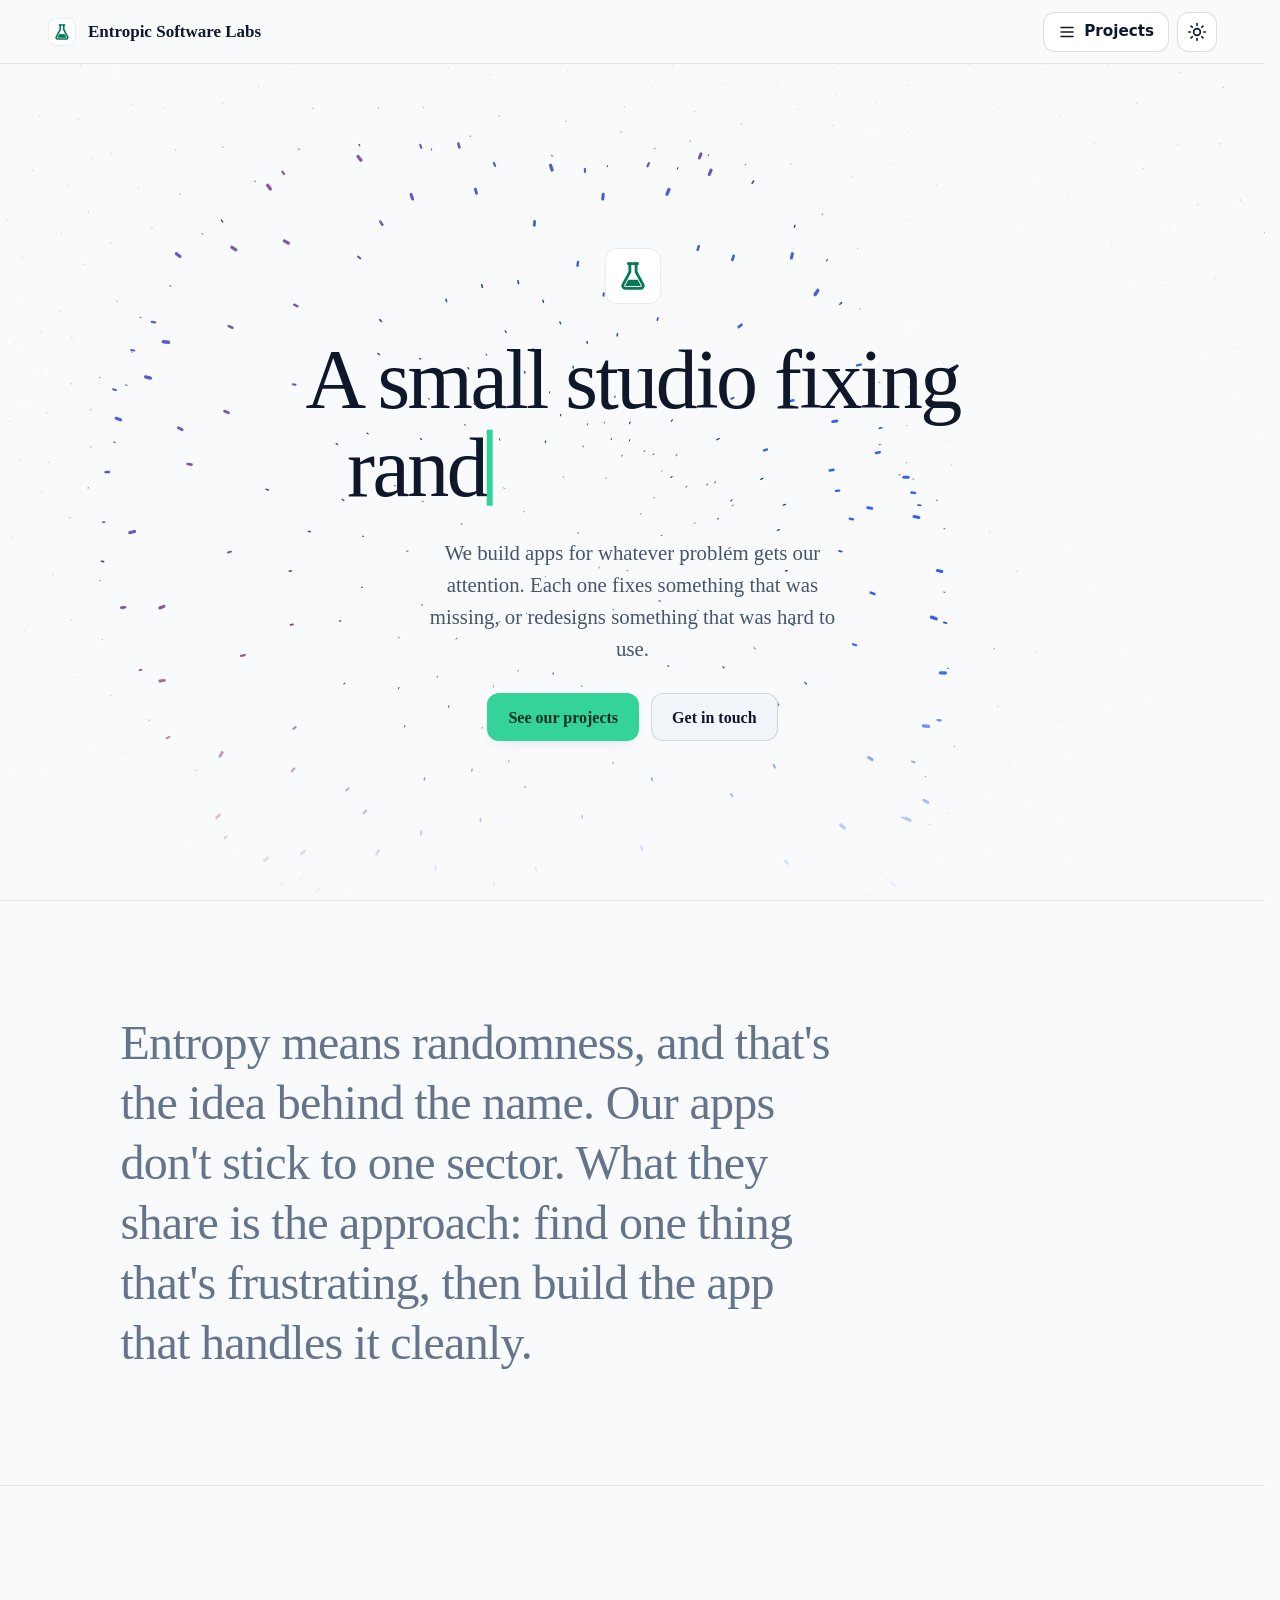
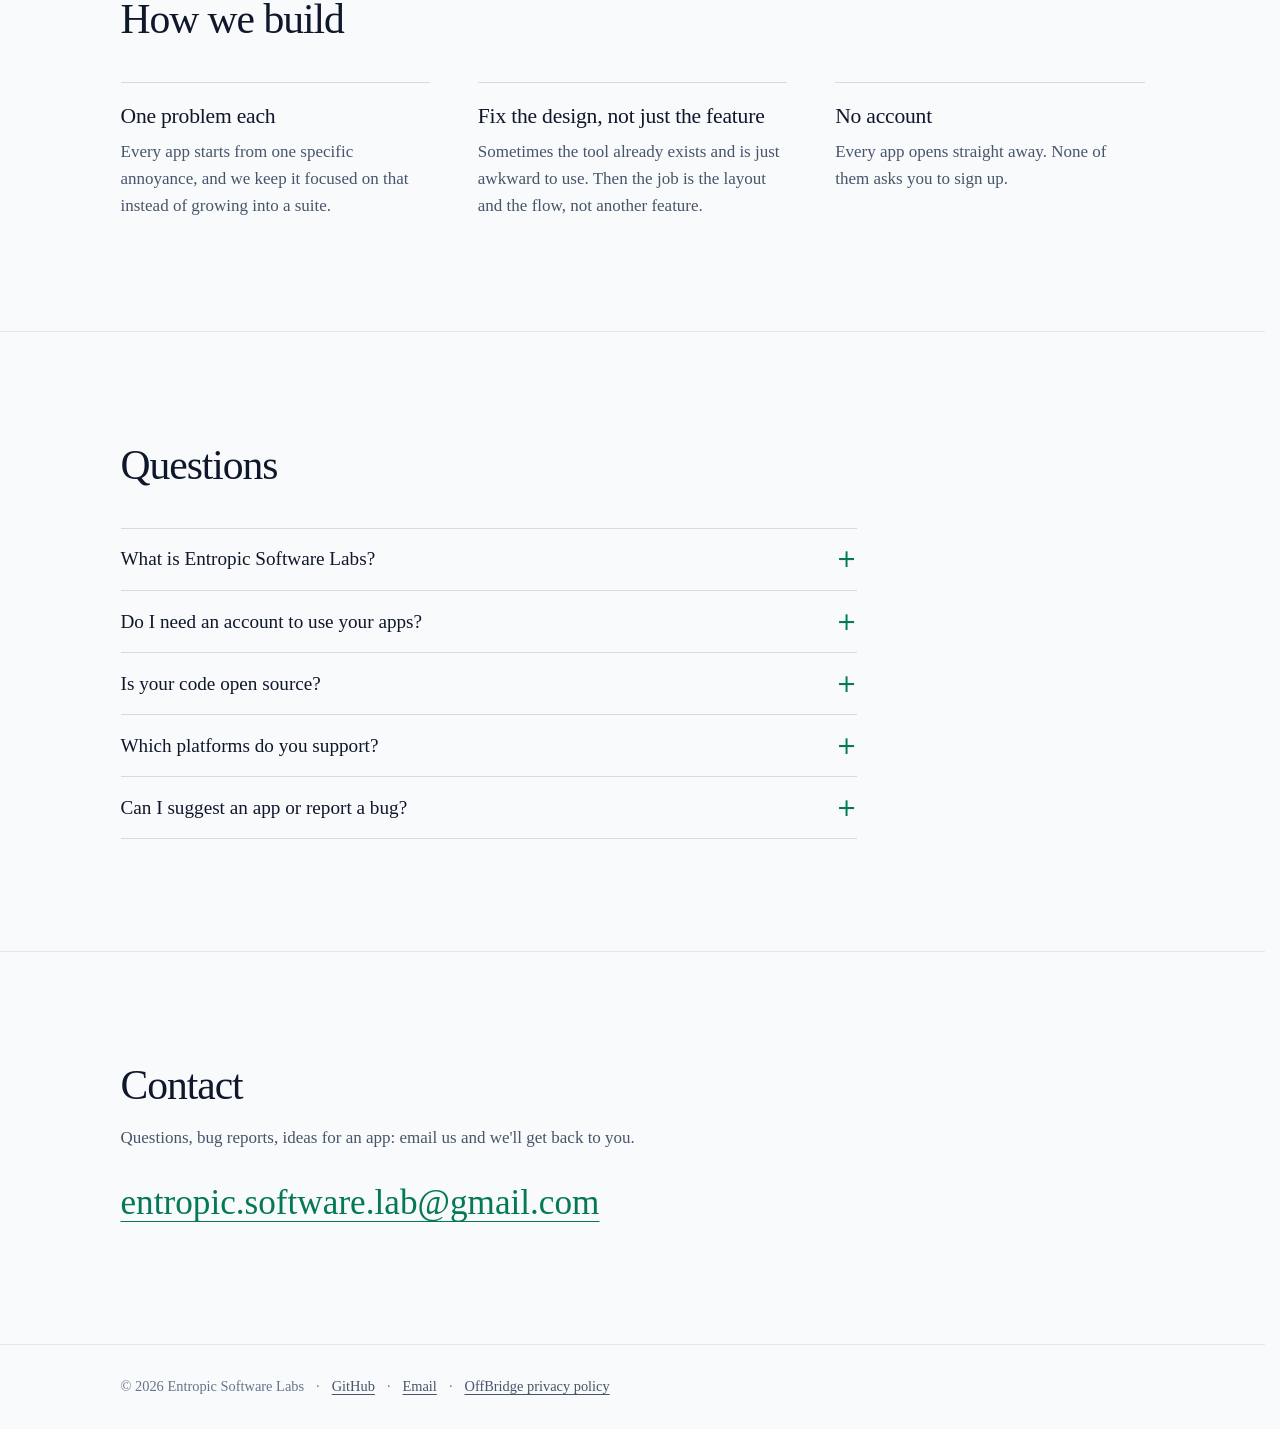
==== commit 36b5642e: "Merge pull request #18 from josephting1105123/claude/projects-sidebar-visibility-e25cdf Projects pag" ====
--- a/index.html
+++ b/index.html
@@ -4,13 +4,13 @@
   <meta charset="utf-8">
   <meta name="viewport" content="width=device-width, initial-scale=1">
   <title>Entropic Software Labs</title>
-  <meta name="description" content="Entropic Software Labs builds apps across different sectors, each one fixing a specific problem or redesigning a tool that was hard to use: OffBridge, Quick Vote, Schedule, Card Games and MIF Finance.">
+  <meta name="description" content="Entropic Software Labs is a small software studio building apps for Android, Windows and the web. Each one fixes a specific problem or redesigns a tool that was hard to use.">
   <meta name="color-scheme" content="dark light">
   <meta name="theme-color" content="#141414" media="(prefers-color-scheme: dark)">
   <meta name="theme-color" content="#F8FAFC" media="(prefers-color-scheme: light)">
   <link rel="canonical" href="https://entropicsoftwarelabs.com/">
   <meta property="og:title" content="Entropic Software Labs">
-  <meta property="og:description" content="Entropic Software Labs builds apps across different sectors, each one fixing a specific problem or redesigning a tool that was hard to use: OffBridge, Quick Vote, Schedule, Card Games and MIF Finance.">
+  <meta property="og:description" content="Entropic Software Labs is a small software studio building apps for Android, Windows and the web. Each one fixes a specific problem or redesigns a tool that was hard to use.">
   <meta property="og:url" content="https://entropicsoftwarelabs.com/">
   <meta property="og:type" content="website">
   <meta property="og:site_name" content="Entropic Software Labs">
@@ -43,7 +43,7 @@
         <span class="brand-text"><span class="brand-short">Entropic</span><span class="brand-rest"> Software Labs</span></span>
       </a>
       <div class="topbar-actions">
-        <a class="menu-btn" id="menu-btn" href="/#apps">
+        <a class="menu-btn" id="menu-btn" href="/projects/">
           <svg viewBox="0 0 24 24" fill="none" stroke="currentColor" stroke-width="2" stroke-linecap="round" stroke-linejoin="round" aria-hidden="true" focusable="false"><path d="M4 6h16M4 12h16M4 18h16"/></svg>
           <span class="menu-label">Projects</span>
         </a>
@@ -71,11 +71,11 @@
           <path d="M196 104h120"/>
         </svg>
       </span>
-      <h1 class="typed"><span class="sr-only">Apps for Android, Windows and the web.</span><span class="typed-text" aria-hidden="true">Apps for Android, Windows and the web.</span></h1>
-      <p class="lead">We build apps for whatever problem gets our attention: moving files, running polls, reading calendars, playing cards, keeping a church's books. Each one fixes something that was missing, or redesigns something that was hard to use.</p>
+      <h1 class="typed"><span class="sr-only">A small studio fixing random problems.</span><span class="typed-text" aria-hidden="true">A small studio fixing random problems.</span></h1>
+      <p class="lead">We build apps for whatever problem gets our attention. Each one fixes something that was missing, or redesigns something that was hard to use.</p>
       <div class="actions">
-        <a class="btn btn-primary" href="#apps">See the apps</a>
-        <a class="btn btn-secondary" href="https://github.com/josephting1105123" rel="noopener">GitHub</a>
+        <a class="btn btn-primary" href="/projects/">See our projects</a>
+        <a class="btn btn-secondary" href="#contact">Get in touch</a>
       </div>
     </div>
   </header>
@@ -93,11 +93,11 @@
         <ul class="principles-list">
           <li>
             <h3>One problem each</h3>
-            <p>Every app starts from one specific annoyance. OffBridge moves files between phone and PC without the cloud. Quick Vote polls a room without anyone signing up.</p>
+            <p>Every app starts from one specific annoyance, and we keep it focused on that instead of growing into a suite.</p>
           </li>
           <li>
             <h3>Fix the design, not just the feature</h3>
-            <p>Sometimes the tool already exists and is just awkward to use. Schedule reads the calendars you already have and lays them out properly. Card Games puts classic games on a table that fits a phone screen.</p>
+            <p>Sometimes the tool already exists and is just awkward to use. Then the job is the layout and the flow, not another feature.</p>
           </li>
           <li>
             <h3>No account</h3>
@@ -107,127 +107,39 @@
       </div>
     </section>
 
-    <section id="apps" class="apps">
+    <section class="faq" id="faq" aria-labelledby="faq-title">
       <div class="container">
-        <h2>The apps</h2>
+        <h2 id="faq-title">Questions</h2>
+        <div class="faq-list">
+          <details class="faq-item">
+            <summary>What is Entropic Software Labs?</summary>
+            <p>A small software studio. We build apps for Android, Windows and the web, and we don't stick to one sector: file transfer, polls, calendars, card games and church bookkeeping so far.</p>
+          </details>
+          <details class="faq-item">
+            <summary>Do I need an account to use your apps?</summary>
+            <p>No. None of our apps asks you to sign up.</p>
+          </details>
+          <details class="faq-item">
+            <summary>Is your code open source?</summary>
+            <p>Most of it. Projects marked Open source on the <a href="/projects/">projects page</a> have their code on GitHub. A few are closed source.</p>
+          </details>
+          <details class="faq-item">
+            <summary>Which platforms do you support?</summary>
+            <p>Android, Windows and the web. Each project's page says which ones it runs on.</p>
+          </details>
+          <details class="faq-item">
+            <summary>Can I suggest an app or report a bug?</summary>
+            <p>Yes. Email us at the address below. For open-source projects you can also open an issue on GitHub.</p>
+          </details>
+        </div>
+      </div>
+    </section>
 
-        <article class="project" id="offbridge" aria-labelledby="offbridge-title">
-          <div class="media media-offbridge">
-            <img class="shot-win on-dark" src="/assets/shots/windows-main-dark.webp" width="1200" height="636" alt="OffBridge on Windows">
-            <img class="shot-win on-light" src="/assets/shots/windows-main-light.webp" width="1200" height="636" alt="OffBridge on Windows">
-            <img class="shot-phone on-dark" src="/assets/shots/android-clipboard-dark.webp" width="591" height="1280" alt="OffBridge on Android">
-            <img class="shot-phone on-light" src="/assets/shots/android-clipboard-light.webp" width="591" height="1280" alt="OffBridge on Android">
-          </div>
-          <div class="project-text">
-            <span class="cat-label">Utilities</span>
-            <h3 class="project-name" id="offbridge-title">OffBridge</h3>
-            <div class="chips">
-              <span class="chip">Android</span>
-              <span class="chip">Windows</span>
-              <span class="chip chip-status">Free</span>
-              <a class="chip chip-status chip-link" href="https://github.com/josephting1105123/OffBridge" rel="noopener">Open source</a>
-            </div>
-            <p>Send files and sync your clipboard between an Android phone and a Windows PC, device to device. No router, no internet and no account needed.</p>
-            <div class="actions">
-              <a class="btn btn-primary" href="https://offbridge.app/" rel="noopener">Visit offbridge.app</a>
-              <a class="btn btn-secondary" href="https://play.google.com/store/apps/details?id=com.EntropicSoftwareLab.ClipboardShare" rel="noopener">Get it on Google Play</a>
-            </div>
-          </div>
-        </article>
-
-        <article class="project" id="schedule" data-product="schedule" aria-labelledby="schedule-title">
-          <div class="media media-phone">
-            <img class="phone-shot" src="/assets/shots/schedule-today.jpg" width="824" height="1839" alt="Schedule's Today page: the next event, the day's hour grid and a double-booking it caught" loading="lazy">
-          </div>
-          <div class="project-text">
-            <span class="cat-label">Utilities</span>
-            <h3 class="project-name" id="schedule-title">Schedule</h3>
-            <div class="chips">
-              <span class="chip">Android</span>
-              <span class="chip chip-status">Free</span>
-              <span class="chip chip-status">No account</span>
-              <a class="chip chip-status chip-link" href="https://github.com/josephting1105123/Schedule" rel="noopener">Open source</a>
-            </div>
-            <p>Reads the calendars already synced to your phone and draws the day, the week and the month properly, with home-screen widgets for today and the month. Edits go back to the same calendars.</p>
-            <div class="actions">
-              <a class="btn btn-primary" href="/schedule/">About Schedule</a>
-              <a class="btn btn-secondary" href="https://github.com/josephting1105123/Schedule/releases/latest/download/Schedule.apk">Download the APK</a>
-            </div>
-          </div>
-        </article>
-
-        <article class="project" id="quick-vote" data-product="quick-vote" aria-labelledby="quick-vote-title">
-          <div class="media media-phone">
-            <img class="phone-shot on-dark" src="/assets/shots/qv-results-dark.webp" width="1080" height="2280" alt="Quick Vote showing live results as bars" loading="lazy">
-            <img class="phone-shot on-light" src="/assets/shots/qv-results-light.webp" width="1080" height="2280" alt="Quick Vote showing live results as bars" loading="lazy">
-          </div>
-          <div class="project-text">
-            <span class="cat-label">Utilities</span>
-            <h3 class="project-name" id="quick-vote-title">Quick Vote</h3>
-            <div class="chips">
-              <span class="chip">Web</span>
-              <span class="chip chip-status chip-live">Live</span>
-              <a class="chip chip-status chip-link" href="https://github.com/josephting1105123/Voting-App" rel="noopener">Open source</a>
-            </div>
-            <p>Make a poll, read out the PIN, and everyone votes from their phone. The host approves who gets in and decides when people see the results.</p>
-            <div class="actions">
-              <a class="btn btn-primary" href="/quick-vote/">About Quick Vote</a>
-              <a class="btn btn-secondary" href="https://vote.entropicsoftwarelabs.com/" rel="noopener">Open the app</a>
-            </div>
-          </div>
-        </article>
-
-        <article class="project" id="card-games" data-product="card-games" aria-labelledby="card-games-title">
-          <div class="media media-landscape">
-            <img class="landscape-shot" src="/assets/shots/card-games-table.webp" width="844" height="390" alt="A Dou Di Zhu hand at phone size: the bid panel over the felt, two opponents' card backs and the player's 17 cards" loading="lazy">
-          </div>
-          <div class="project-text">
-            <span class="cat-label">Games</span>
-            <h3 class="project-name" id="card-games-title">Card Games</h3>
-            <div class="chips">
-              <span class="chip">Web</span>
-              <span class="chip chip-status chip-live">Live</span>
-              <a class="chip chip-status chip-link" href="https://github.com/josephting1105123/Card-Games" rel="noopener">Open source</a>
-            </div>
-            <p>Dou Di Zhu, Big Two and Blackjack against bots at seven strengths, or online with friends in Dou Di Zhu and Big Two. Play-money coins, no account, and it installs to your home screen.</p>
-            <div class="actions">
-              <a class="btn btn-primary" href="/card-games/">About Card Games</a>
-              <a class="btn btn-secondary" href="https://josephting1105123.github.io/Card-Games/" rel="noopener">Play in the browser</a>
-            </div>
-          </div>
-        </article>
-
-        <article class="project" id="mif-finance" data-product="mif-finance" aria-labelledby="mif-finance-title">
-          <div class="media media-offbridge">
-            <img class="shot-win" src="/assets/shots/mif-win-home.jpg" width="1440" height="857" alt="MIF Finance on Windows: budget against actual for 2026" loading="lazy" decoding="async">
-            <img class="shot-phone" src="/assets/shots/mif-phone-home.jpg" width="824" height="1849" alt="MIF Finance on Android: this year's income, spending and unclaimed claims" loading="lazy" decoding="async">
-          </div>
-          <div class="project-text">
-            <span class="cat-label">Finance</span>
-            <h3 class="project-name" id="mif-finance-title">MIF Finance</h3>
-            <div class="chips">
-              <span class="chip">Windows</span>
-              <span class="chip">Android</span>
-              <span class="chip chip-closed">Closed source</span>
-            </div>
-            <p>A Windows app and Android companion for a church treasurer: each week's offering, expense claims checked against their receipts, budget against actual, and a year-end handover. The phone pairs with the PC over Wi-Fi; nothing goes online.</p>
-            <div class="actions">
-              <a class="btn btn-primary" href="/mif-finance/">About MIF Finance</a>
-              <a class="btn btn-secondary" href="/mif-finance/#android">See the phone app</a>
-            </div>
-          </div>
-        </article>
-
-        <article class="project-soon" id="spectrum-agent" aria-labelledby="spectrum-agent-title">
-          <span class="cat-label">Coming soon</span>
-          <h3 class="project-name" id="spectrum-agent-title">Spectrum agent</h3>
-          <div class="chips">
-            <span class="chip chip-soon">Coming soon</span>
-            <span class="chip chip-closed">Closed source</span>
-          </div>
-          <p>Still being built. It will get its own page when it's ready.</p>
-        </article>
-
+    <section class="contact" id="contact" aria-labelledby="contact-title">
+      <div class="container">
+        <h2 id="contact-title">Contact</h2>
+        <p class="contact-lead">Questions, bug reports, ideas for an app: email us and we'll get back to you.</p>
+        <a class="contact-email" href="mailto:entropic.software.lab@gmail.com">entropic.software.lab@gmail.com</a>
       </div>
     </section>
   </main>
@@ -238,6 +150,8 @@
       <span aria-hidden="true">&middot;</span>
       <a href="https://github.com/josephting1105123" rel="noopener">GitHub</a>
       <span aria-hidden="true">&middot;</span>
+      <a href="mailto:entropic.software.lab@gmail.com">Email</a>
+      <span aria-hidden="true">&middot;</span>
       <a href="https://offbridge.app/privacy.html" rel="noopener">OffBridge privacy policy</a>
     </div>
   </footer>
--- a/css/site.css
+++ b/css/site.css
@@ -526,11 +526,9 @@
   border-top: 1px solid var(--hairline);
 }
 
-.drawer-all {
-  display: inline-flex;
-  align-items: center;
-  min-height: 44px;
-  color: var(--accent-text);
+.drawer-foot .drawer-all {
+  display: flex;
+  width: 100%;
   font-family: var(--sans);
 }
 
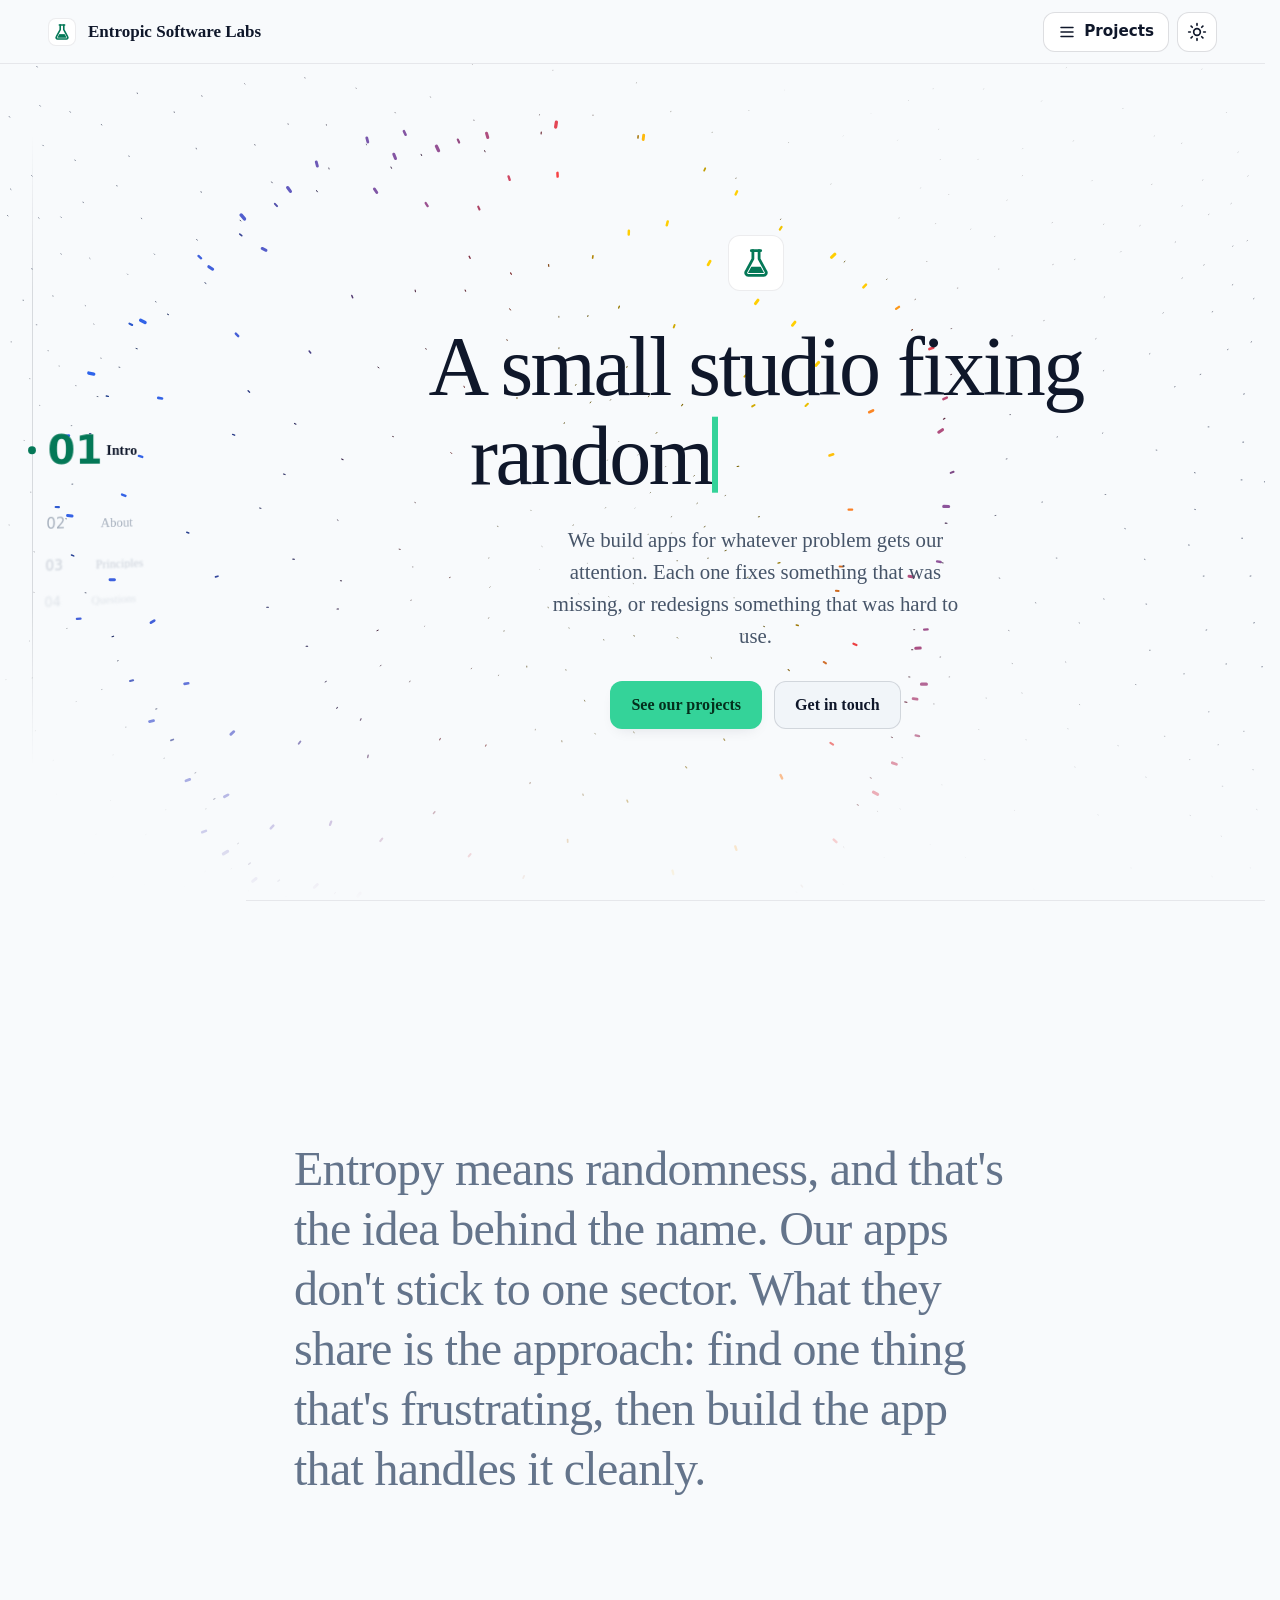
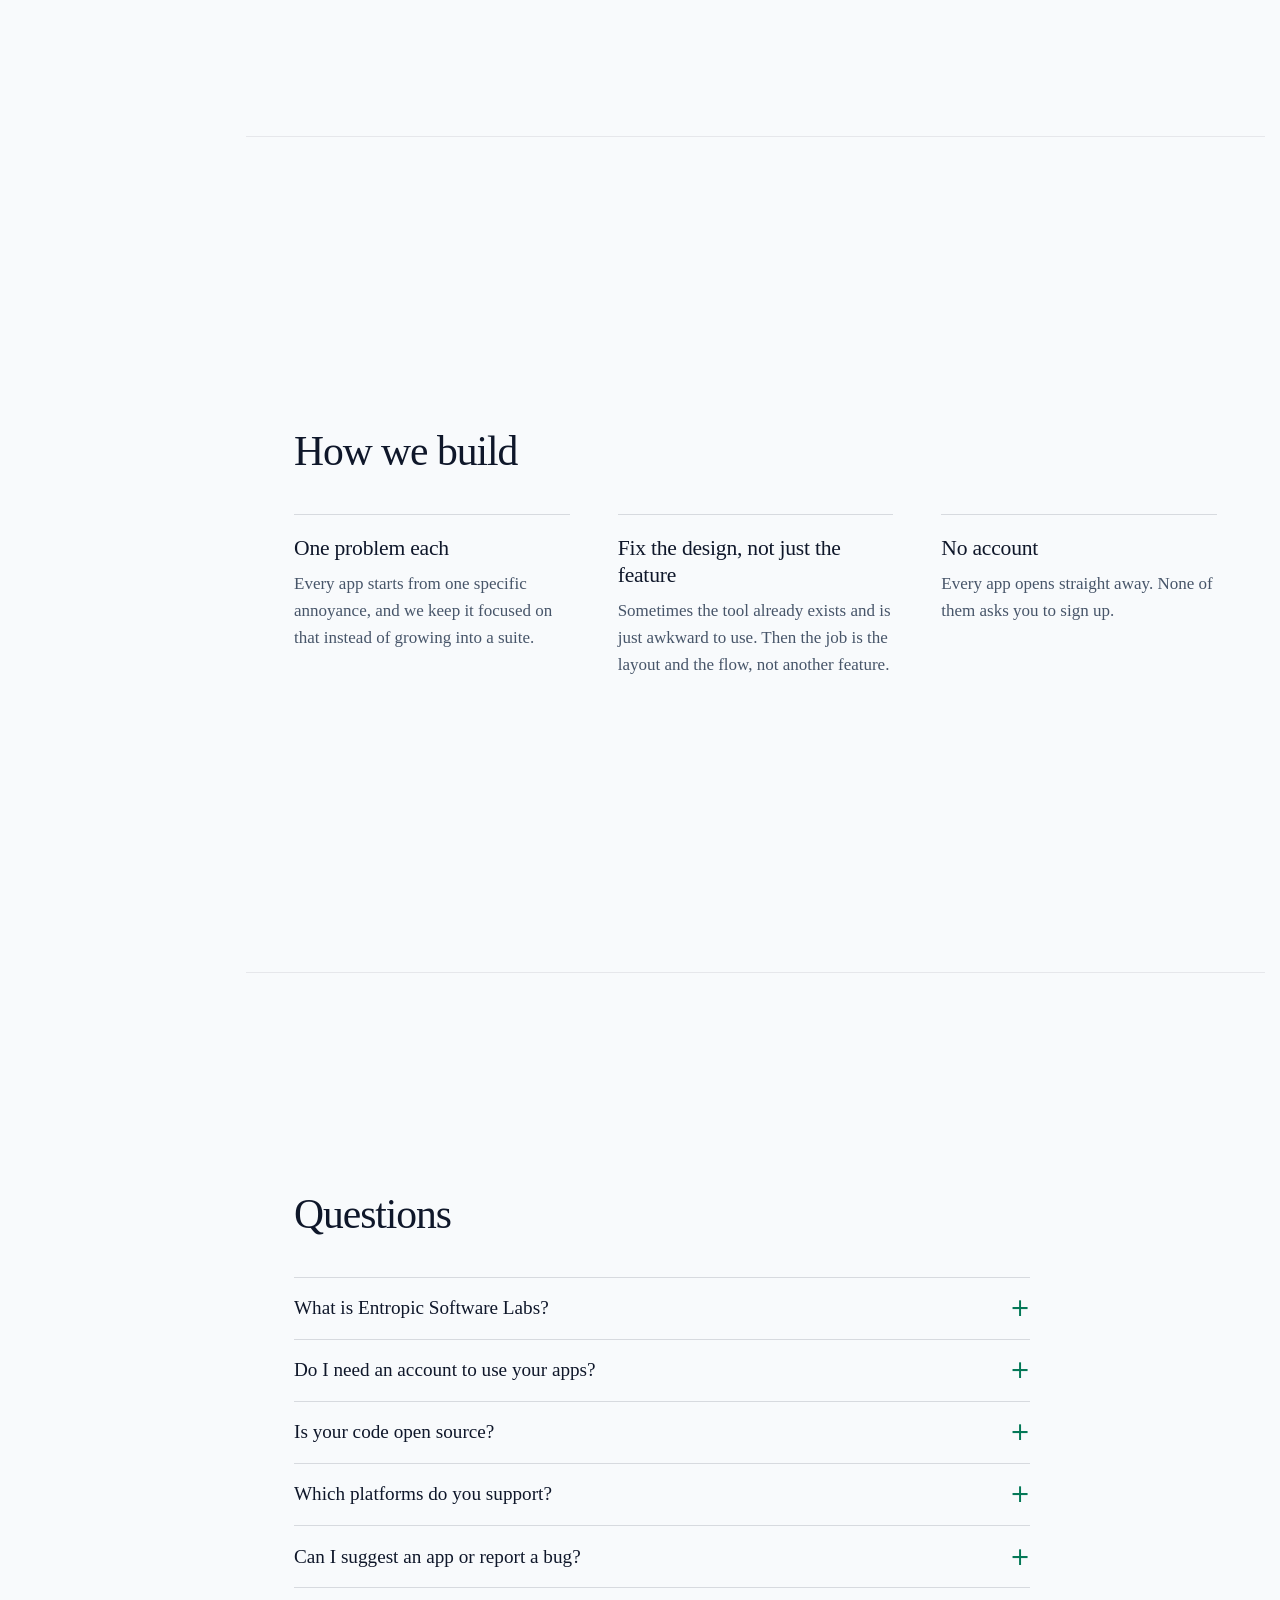
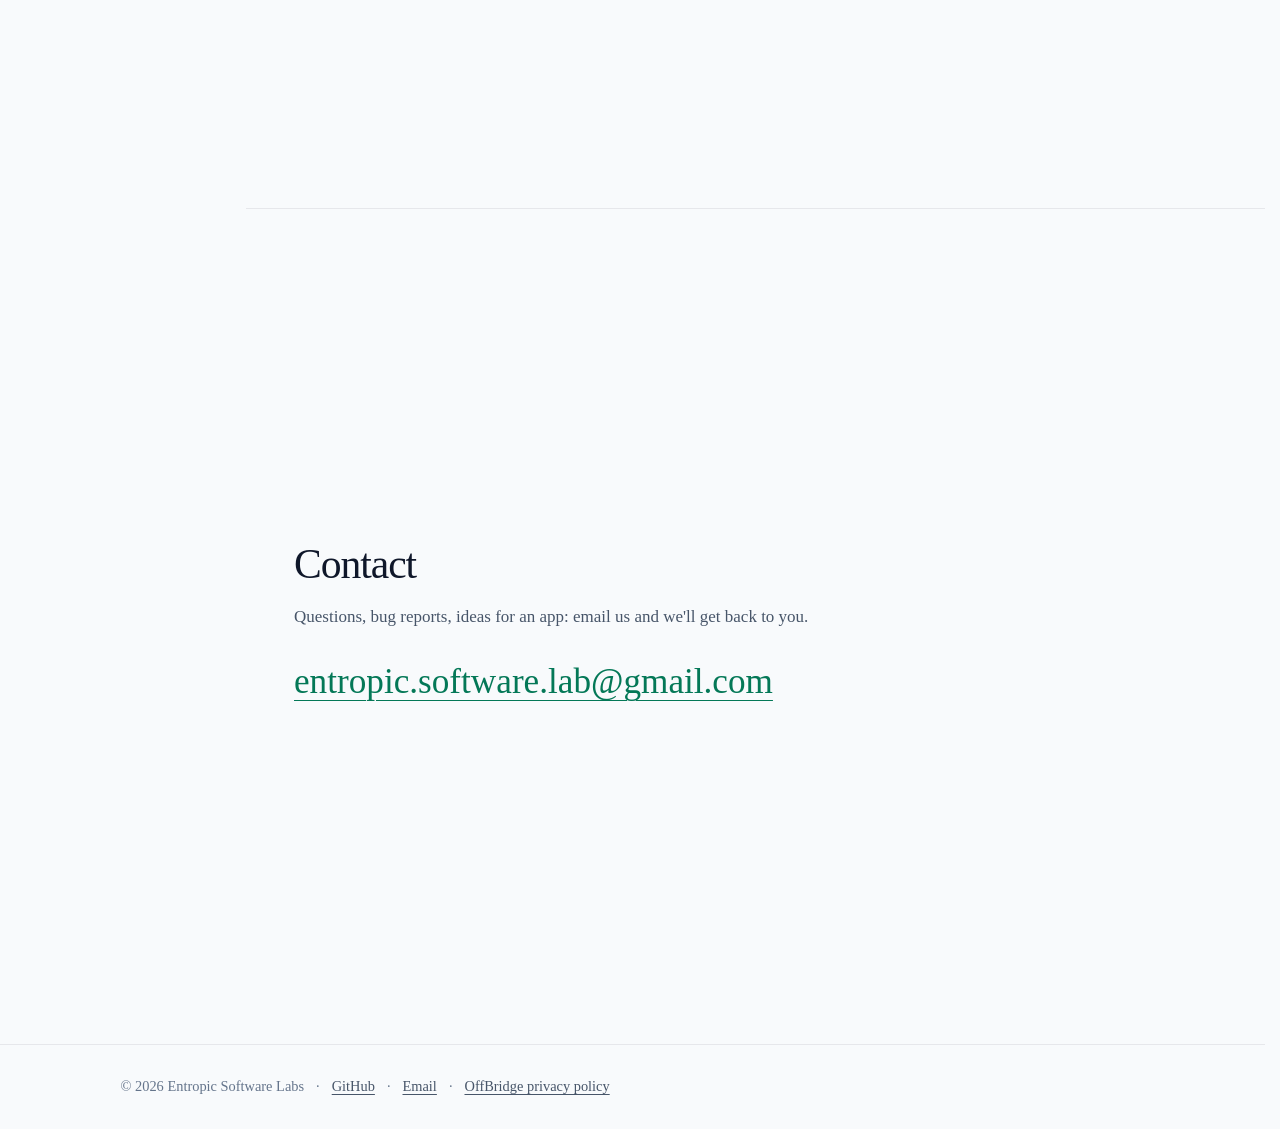
==== commit e8bc5fb1: "Give every page the sectioned desktop scrolling The home page, Projects and MIF Finance now snap sec" ====
--- a/index.html
+++ b/index.html
@@ -23,9 +23,11 @@
   <link rel="icon" href="/assets/favicon.svg?v=2" type="image/svg+xml">
   <script src="/js/theme.js"></script>
   <link rel="stylesheet" href="/css/site.css">
+  <link rel="stylesheet" href="/css/segments.css">
   <script src="/js/site.js" defer></script>
   <script src="/js/nav.js" defer></script>
   <script src="/js/field.js" defer></script>
+  <script src="/js/segments.js" defer></script>
 </head>
 <body>
   <a class="skip-link" href="#content">Skip to content</a>
@@ -60,7 +62,7 @@
     </div>
   </div>
 
-  <header class="hero hero-home" id="content">
+  <header class="hero hero-home scene" data-chapter="Intro" id="content">
     <canvas class="field" aria-hidden="true"></canvas>
     <div class="container">
       <span class="mark hero-mark" aria-hidden="true">
@@ -81,13 +83,13 @@
   </header>
 
   <main>
-    <section class="statement" aria-label="About the studio">
+    <section class="statement scene" id="about" data-chapter="About" aria-label="About the studio">
       <div class="container">
         <p class="fill">Entropy means randomness, and that's the idea behind the name. Our apps don't stick to one sector. What they share is the approach: find one thing that's frustrating, then build the app that handles it cleanly.</p>
       </div>
     </section>
 
-    <section class="principles">
+    <section class="principles scene" id="principles" data-chapter="Principles">
       <div class="container">
         <h2>How we build</h2>
         <ul class="principles-list">
@@ -107,7 +109,7 @@
       </div>
     </section>
 
-    <section class="faq" id="faq" aria-labelledby="faq-title">
+    <section class="faq scene" data-chapter="Questions" id="faq" aria-labelledby="faq-title">
       <div class="container">
         <h2 id="faq-title">Questions</h2>
         <div class="faq-list">
@@ -135,7 +137,7 @@
       </div>
     </section>
 
-    <section class="contact" id="contact" aria-labelledby="contact-title">
+    <section class="contact scene" data-chapter="Contact" id="contact" aria-labelledby="contact-title">
       <div class="container">
         <h2 id="contact-title">Contact</h2>
         <p class="contact-lead">Questions, bug reports, ideas for an app: email us and we'll get back to you.</p>
--- a/css/segments.css
+++ b/css/segments.css
@@ -0,0 +1,247 @@
+/* ==========================================================================
+   segments.css — the shared look of js/segments.js: the rail, the pull pill and
+   one-screen scenes. Loaded by every page that loads segments.js.
+   ========================================================================== */
+
+:root { --nav-h: 64px; }
+
+html { scroll-padding-top: var(--nav-h); }
+
+/* --- Rail: a depth track (desktop) -------------------------------------
+   A hairline runs down the left edge and the chapter numbers hang off it in
+   depth, not in a row. segments.js gives each row three numbers: --s, its
+   signed distance from the section in view (negative above, positive below);
+   --d, the same without the sign; and --sg, the sign alone (-1, 0 or 1). The
+   current row (--d: 0) sits at the front, large, sharp and bright. Every step
+   away pushes a row further back (translateZ), so perspective shrinks it and
+   draws it toward the middle, and the opacity falls and the blur grows with
+   it. By --d 4 a row is gone. --sg opens a gap either side of the current row,
+   so its neighbours don't crowd it. The list is turned a little about the line
+   so the whole track leans away from the page. The sideways step in each row
+   cancels the lean's drift, so every number stays on the line, and the steps
+   are sized so the perspective squeeze never closes the gap between rows. ---- */
+
+.seg-rail {
+  position: fixed;
+  left: 32px;
+  top: 50%;
+  z-index: 9;
+  width: 0;
+  height: 0;
+  perspective: 600px;
+  perspective-origin: 0 50%;
+}
+
+.seg-rail ol {
+  margin: 0;
+  padding: 0;
+  list-style: none;
+  transform-style: preserve-3d;
+  transform-origin: 0 0;
+  transform: rotateY(12deg);
+}
+
+/* The track: 70vh of hairline centred on the row in view, fading at both ends. */
+.seg-rail ol::before {
+  content: "";
+  position: absolute;
+  left: 0;
+  top: -35vh;
+  width: 1px;
+  height: 70vh;
+  background: var(--hairline-strong);
+  -webkit-mask-image: linear-gradient(to bottom, transparent, #000 25%, #000 75%, transparent);
+  mask-image: linear-gradient(to bottom, transparent, #000 25%, #000 75%, transparent);
+}
+
+/* Opacity is the max of three lines (1, .55, .32, .18 at --d 0 to 3), cut off
+   to nothing at 4. Blur is capped at --d 4 so a row is never smeared further. */
+.seg-rail li {
+  position: absolute;
+  left: 0;
+  top: 0;
+  width: 0;
+  height: 0;
+  transform: translateY(calc(var(--s, 0) * 56px + var(--sg, 0) * 24px))
+    translateX(calc(min(var(--d, 0), 4) * 10.63px))
+    translateZ(calc(min(var(--d, 0), 4) * -50px));
+  opacity: calc(max(1 - var(--d, 0) * .45, .78 - var(--d, 0) * .23, .6 - var(--d, 0) * .14)
+    * clamp(0, 4 - var(--d, 0), 1));
+  filter: blur(calc(min(var(--d, 0), 4) * .45px));
+  transition: transform 700ms cubic-bezier(.2, .8, .2, 1), opacity 700ms cubic-bezier(.2, .8, .2, 1),
+    filter 700ms cubic-bezier(.2, .8, .2, 1);
+}
+
+/* Pointing at a row brings it forward, as long as it is still on the track. */
+.seg-rail li:hover,
+.seg-rail li:focus-within { opacity: 1; filter: none; }
+
+/* A row past --d 3 is scaled to nothing, not just faded, so the invisible ones
+   stacked behind the visible ones can't be clicked. */
+.seg-rail a {
+  position: absolute;
+  left: 0;
+  top: 0;
+  display: flex;
+  align-items: center;
+  gap: 8px;
+  padding: 6px 10px 6px 16px;
+  white-space: nowrap;
+  color: var(--text-3);
+  text-decoration: none;
+  line-height: 1;
+  transform: translateY(-50%) scale(clamp(0, calc((4 - var(--d, 0)) * 100), 1));
+  transform-origin: 0 50%;
+  transition: transform 700ms cubic-bezier(.2, .8, .2, 1);
+}
+
+.seg-rail__n {
+  flex: none;
+  width: 54px;
+  font-family: var(--sans);
+  font-size: 1.05rem;
+  font-weight: 500;
+  font-variant-numeric: tabular-nums;
+  transition: font-size 500ms var(--ease), color 280ms var(--ease-std);
+}
+
+.seg-rail__t {
+  min-width: 0;
+  max-width: 110px;
+  overflow: hidden;
+  text-overflow: ellipsis;
+  font-size: .95rem;
+  transition: color 280ms var(--ease-std), font-weight 200ms var(--ease-std);
+}
+
+.seg-rail a:hover .seg-rail__n,
+.seg-rail a:hover .seg-rail__t { color: var(--text); }
+
+/* The marker for the row in view: a dot sitting on the track. */
+.seg-rail a::before {
+  content: "";
+  position: absolute;
+  left: -4px;
+  top: 50%;
+  width: 8px;
+  height: 8px;
+  margin-top: -4px;
+  border-radius: 50%;
+  background: var(--accent-text);
+  transform: scale(0);
+  transition: transform 500ms cubic-bezier(.2, .8, .2, 1);
+}
+
+.seg-rail a[aria-current]::before { transform: scale(1); }
+
+.seg-rail a[aria-current] .seg-rail__n {
+  font-size: 2.6rem;
+  font-weight: 700;
+  color: var(--accent-text);
+}
+
+.seg-rail a[aria-current] .seg-rail__t {
+  font-weight: 600;
+  color: var(--text);
+}
+
+/* Keep the page clear of the track where the side margins are thin. The widest
+   row is the current one: 16px of padding, the 54px number, an 8px gap, the
+   title at its cap and 10px of padding, all leaning away so it reads about
+   10% narrower than that. The strip reserved here is wider than that at each
+   step, and the title cap comes down with it. */
+@media (max-width: 1859px) {
+  html.is-segmented main,
+  html.is-segmented header.scene { padding-left: 290px; }
+}
+
+@media (max-width: 1399px) {
+  .seg-rail__t { max-width: 100px; }
+
+  html.is-segmented main,
+  html.is-segmented header.scene { padding-left: 246px; }
+}
+
+@media (max-width: 1199px) {
+  .seg-rail { left: 24px; }
+  .seg-rail__t { max-width: 90px; }
+
+  html.is-segmented main,
+  html.is-segmented header.scene { padding-left: 202px; }
+}
+
+/* --- Pull pill: how far the page has been pushed toward the next section - */
+
+.seg-pull {
+  position: fixed;
+  left: 50%;
+  bottom: 24px;
+  z-index: 12;
+  display: flex;
+  flex-direction: column;
+  align-items: center;
+  gap: 6px;
+  padding: 10px 16px 12px;
+  border-radius: var(--r-pill);
+  background: var(--card);
+  color: var(--text);
+  border: 1px solid var(--hairline-strong);
+  box-shadow: 0 6px 24px rgba(0, 0, 0, .18);
+  font-family: var(--sans);
+  font-size: .82rem;
+  font-weight: 600;
+  opacity: 0;
+  transform: translate(-50%, 12px);
+  transition: opacity .18s ease, transform .18s ease;
+  pointer-events: none;
+}
+
+.seg-pull.is-up {
+  bottom: auto;
+  top: calc(var(--nav-h) + 16px);
+  transform: translate(-50%, -12px);
+}
+
+.seg-pull.is-on { opacity: 1; transform: translate(-50%, 0); }
+
+.seg-pull__track {
+  width: 150px;
+  height: 3px;
+  border-radius: var(--r-pill);
+  background: var(--hairline-strong);
+  overflow: hidden;
+}
+
+.seg-pull__fill {
+  display: block;
+  height: 100%;
+  background: var(--accent);
+  transform-origin: left center;
+  transform: scaleX(0);
+  transition: transform .08s linear;
+}
+
+/* --- Segmented layout: one screen per section -------------------------- */
+
+html.is-segmented .scene {
+  min-height: calc(100svh - var(--nav-h));
+  display: flex;
+  flex-direction: column;
+  justify-content: center;
+  padding-block: clamp(1.25rem, .5rem + 2vh, 2.5rem);
+}
+
+/* A project row is a grid of media + text, so it centres as a grid rather than turning into a flex column. */
+html.is-segmented .project.scene { display: grid; align-content: center; }
+
+@media (prefers-reduced-motion: reduce) {
+  .seg-rail li,
+  .seg-rail__n,
+  .seg-rail__t,
+  .seg-rail a::before,
+  .seg-rail a,
+  .seg-pull,
+  .seg-pull__fill {
+    transition: none;
+  }
+}
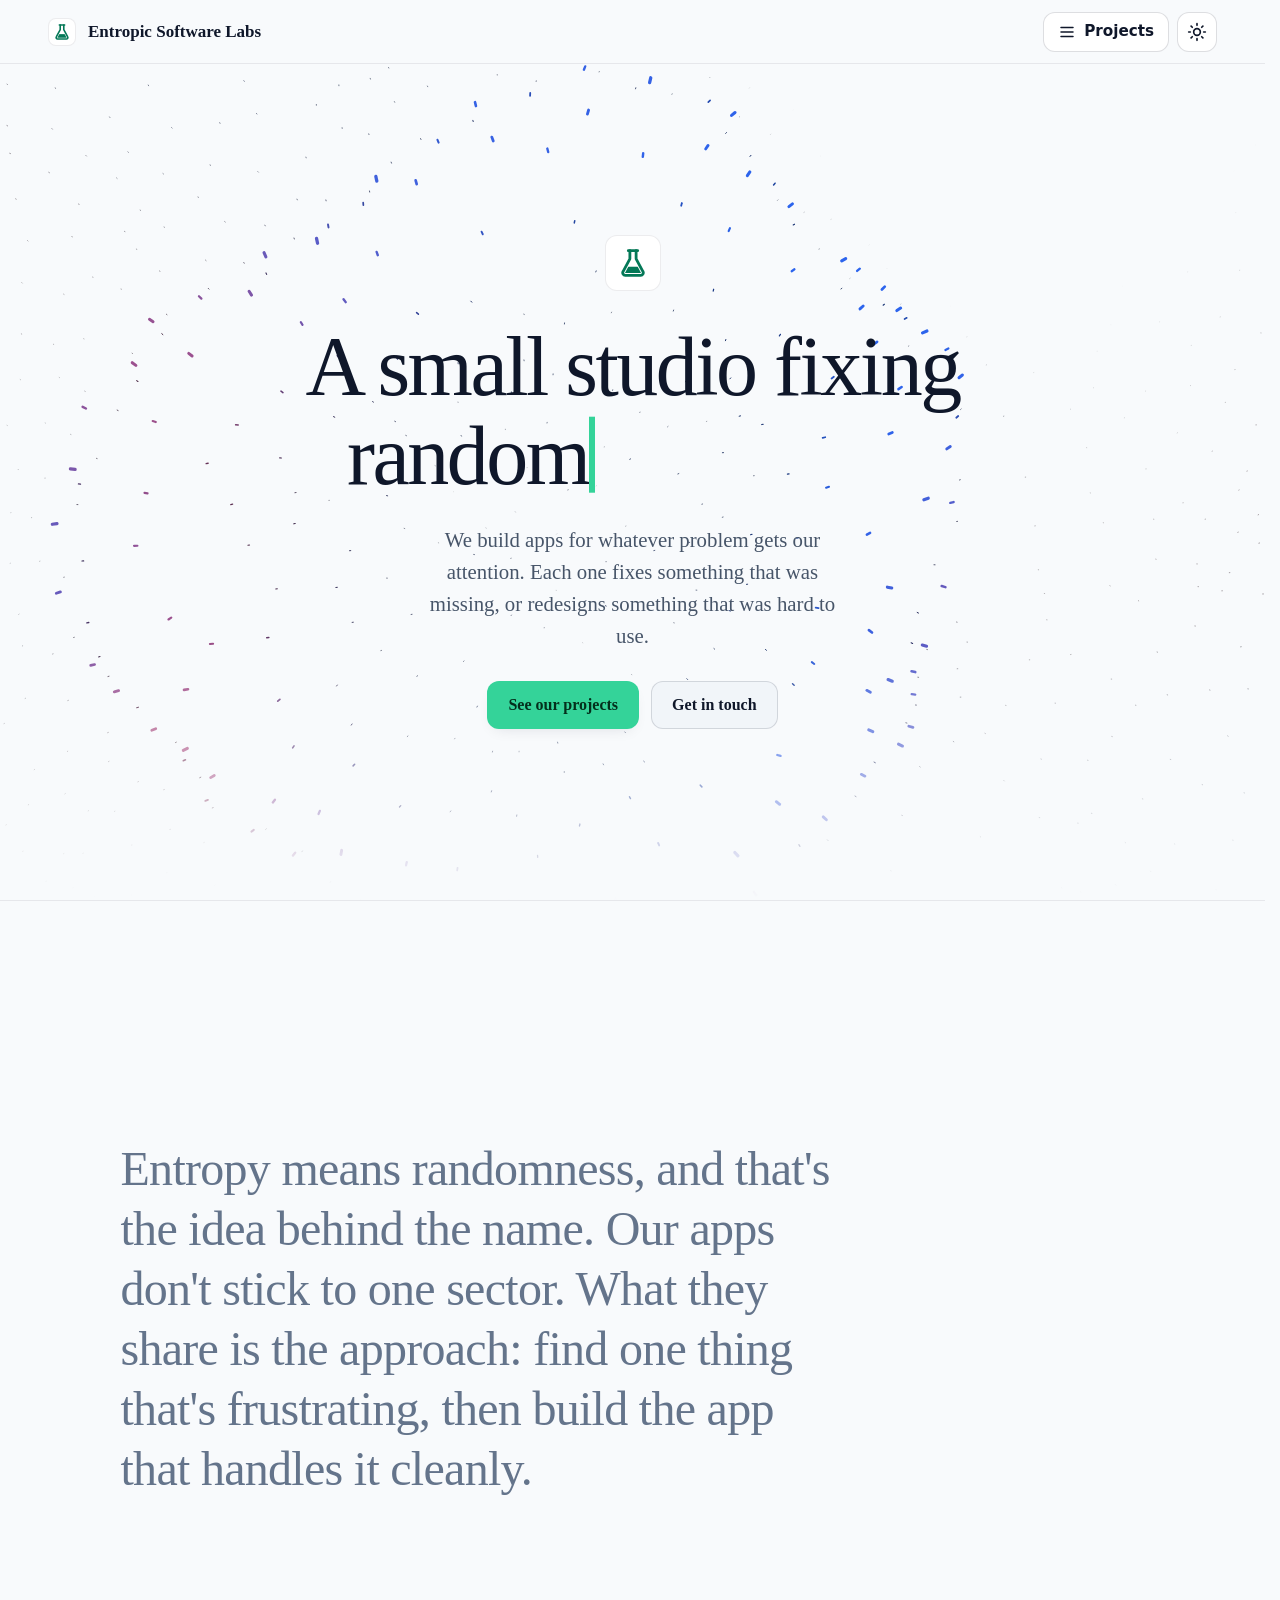
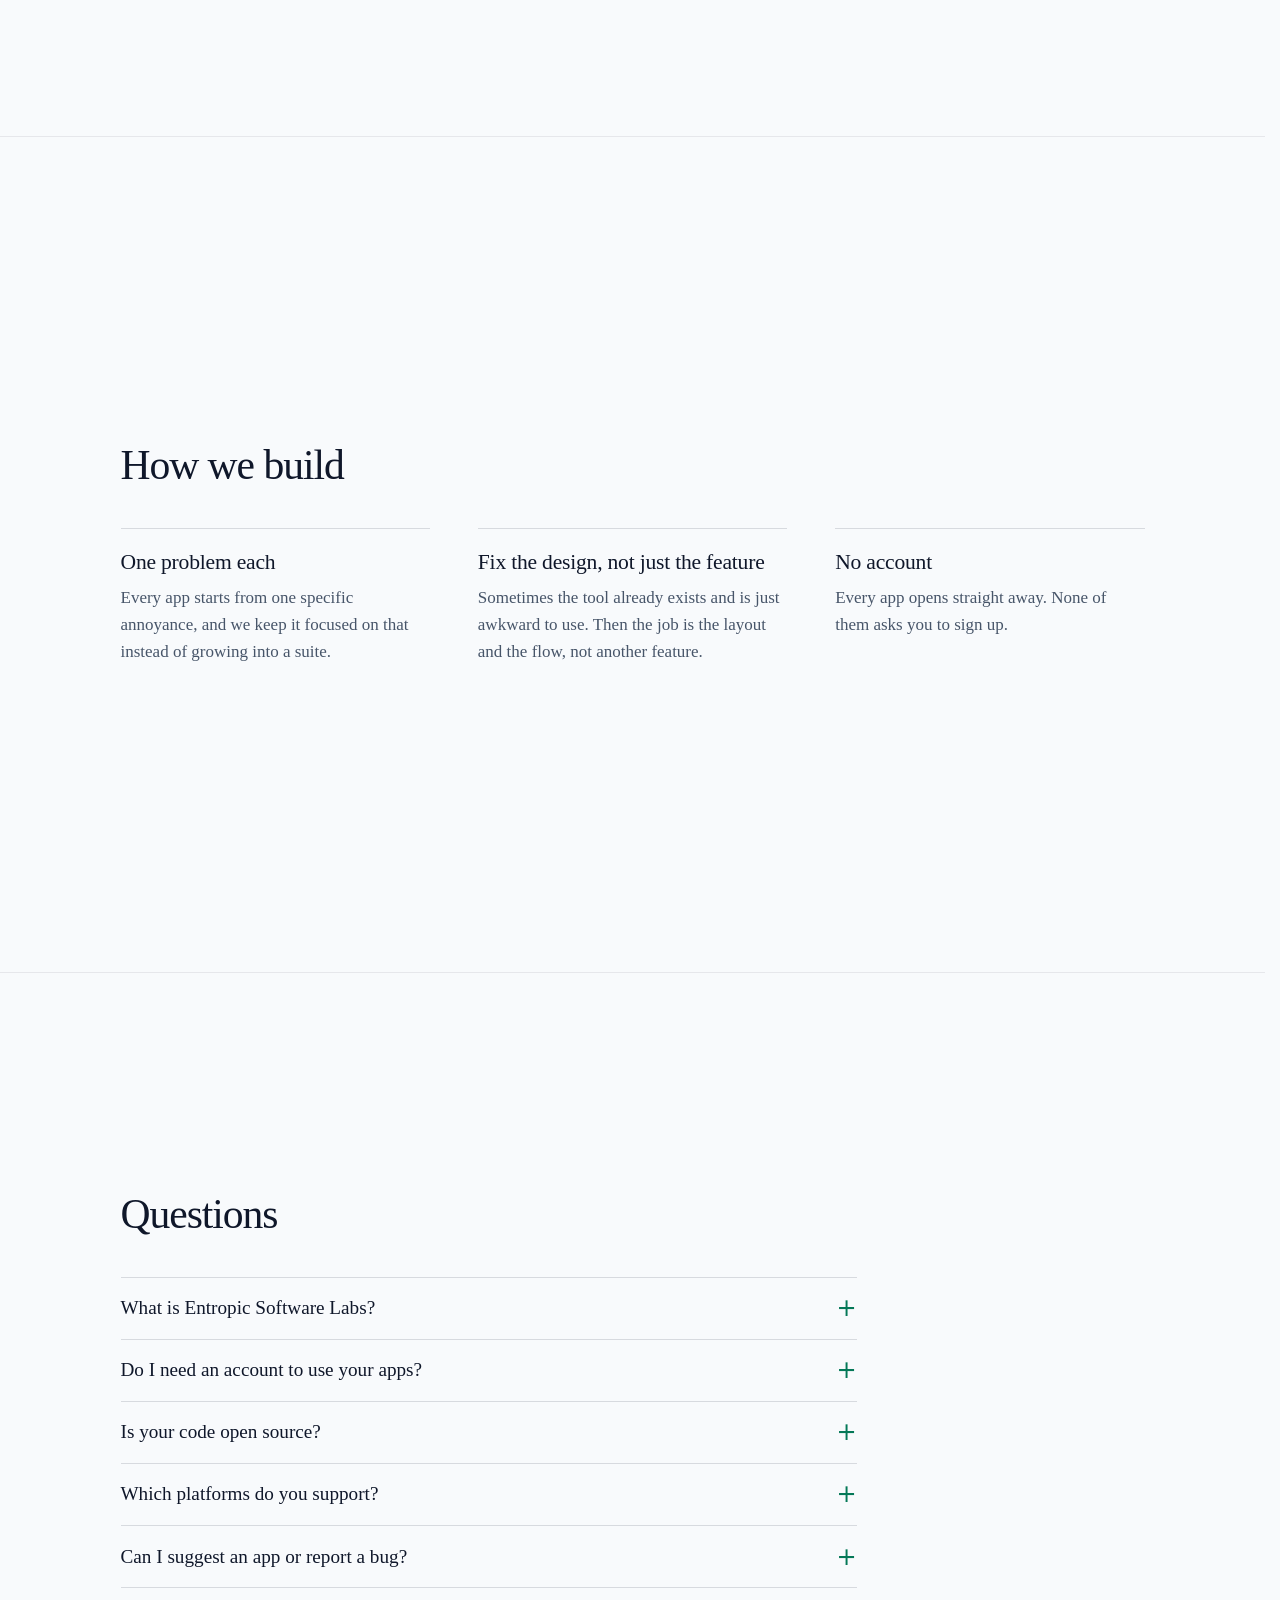
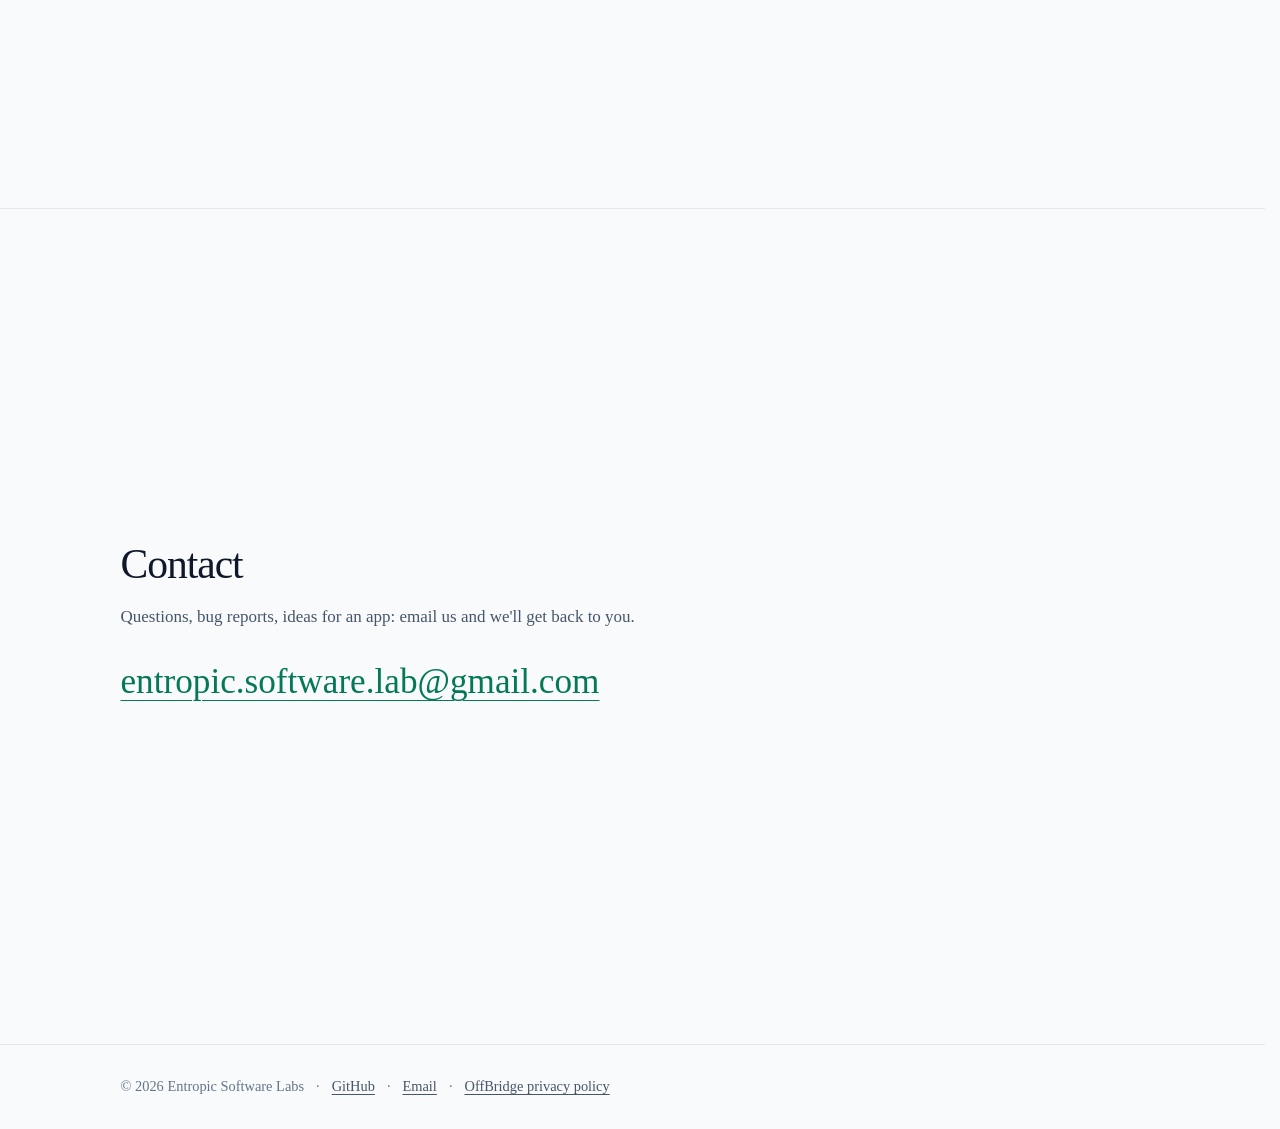
==== commit 53de5c1b: "Drop the chapter rail from the home page The home page keeps section snapping but no longer shows th" ====
--- a/index.html
+++ b/index.html
@@ -29,7 +29,7 @@
   <script src="/js/field.js" defer></script>
   <script src="/js/segments.js" defer></script>
 </head>
-<body>
+<body data-rail="off">
   <a class="skip-link" href="#content">Skip to content</a>
   <div class="topbar">
     <div class="container topbar-inner">
--- a/css/segments.css
+++ b/css/segments.css
@@ -149,25 +149,26 @@
    row is the current one: 16px of padding, the 54px number, an 8px gap, the
    title at its cap and 10px of padding, all leaning away so it reads about
    10% narrower than that. The strip reserved here is wider than that at each
-   step, and the title cap comes down with it. */
+   step, and the title cap comes down with it. A page whose <body> has data-rail="off"
+   gets no rail and no gutter. */
 @media (max-width: 1859px) {
-  html.is-segmented main,
-  html.is-segmented header.scene { padding-left: 290px; }
+  html.is-segmented body:not([data-rail="off"]) main,
+  html.is-segmented body:not([data-rail="off"]) header.scene { padding-left: 290px; }
 }
 
 @media (max-width: 1399px) {
   .seg-rail__t { max-width: 100px; }
 
-  html.is-segmented main,
-  html.is-segmented header.scene { padding-left: 246px; }
+  html.is-segmented body:not([data-rail="off"]) main,
+  html.is-segmented body:not([data-rail="off"]) header.scene { padding-left: 246px; }
 }
 
 @media (max-width: 1199px) {
   .seg-rail { left: 24px; }
   .seg-rail__t { max-width: 90px; }
 
-  html.is-segmented main,
-  html.is-segmented header.scene { padding-left: 202px; }
+  html.is-segmented body:not([data-rail="off"]) main,
+  html.is-segmented body:not([data-rail="off"]) header.scene { padding-left: 202px; }
 }
 
 /* --- Pull pill: how far the page has been pushed toward the next section - */
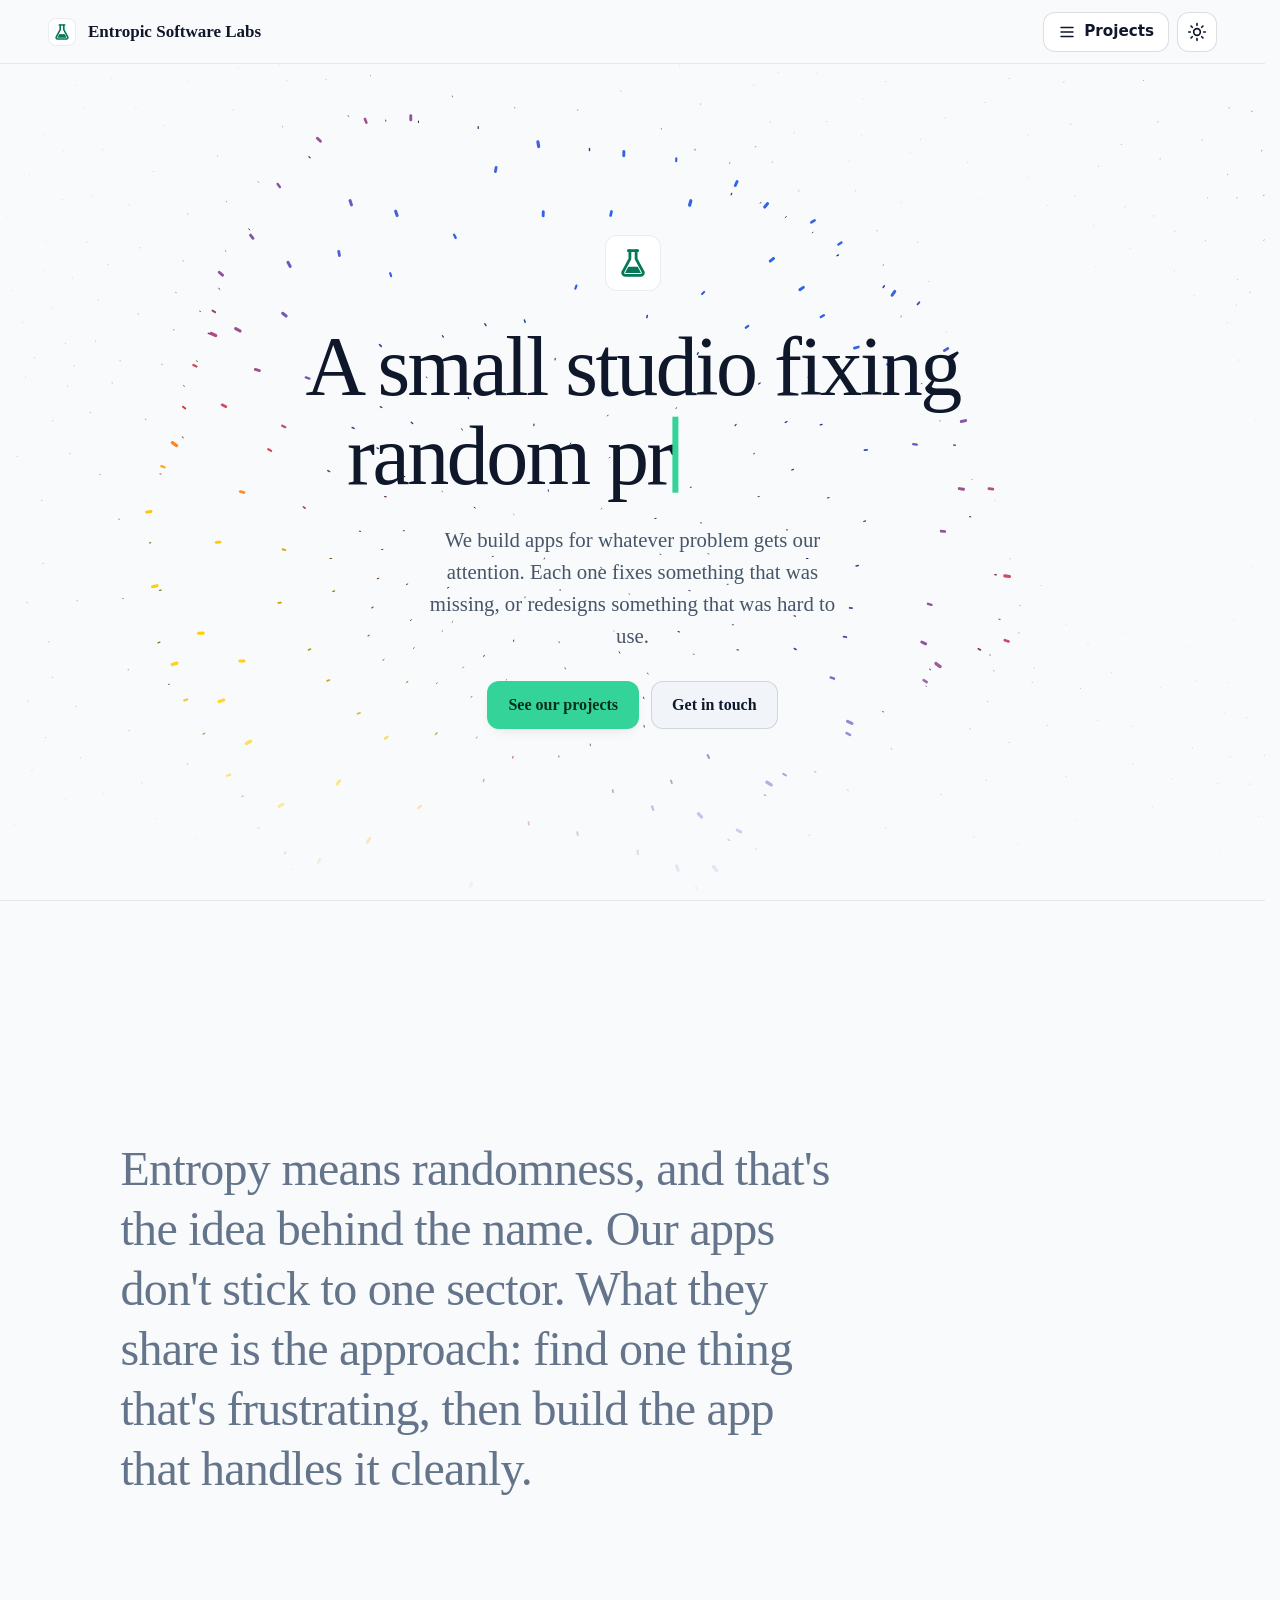
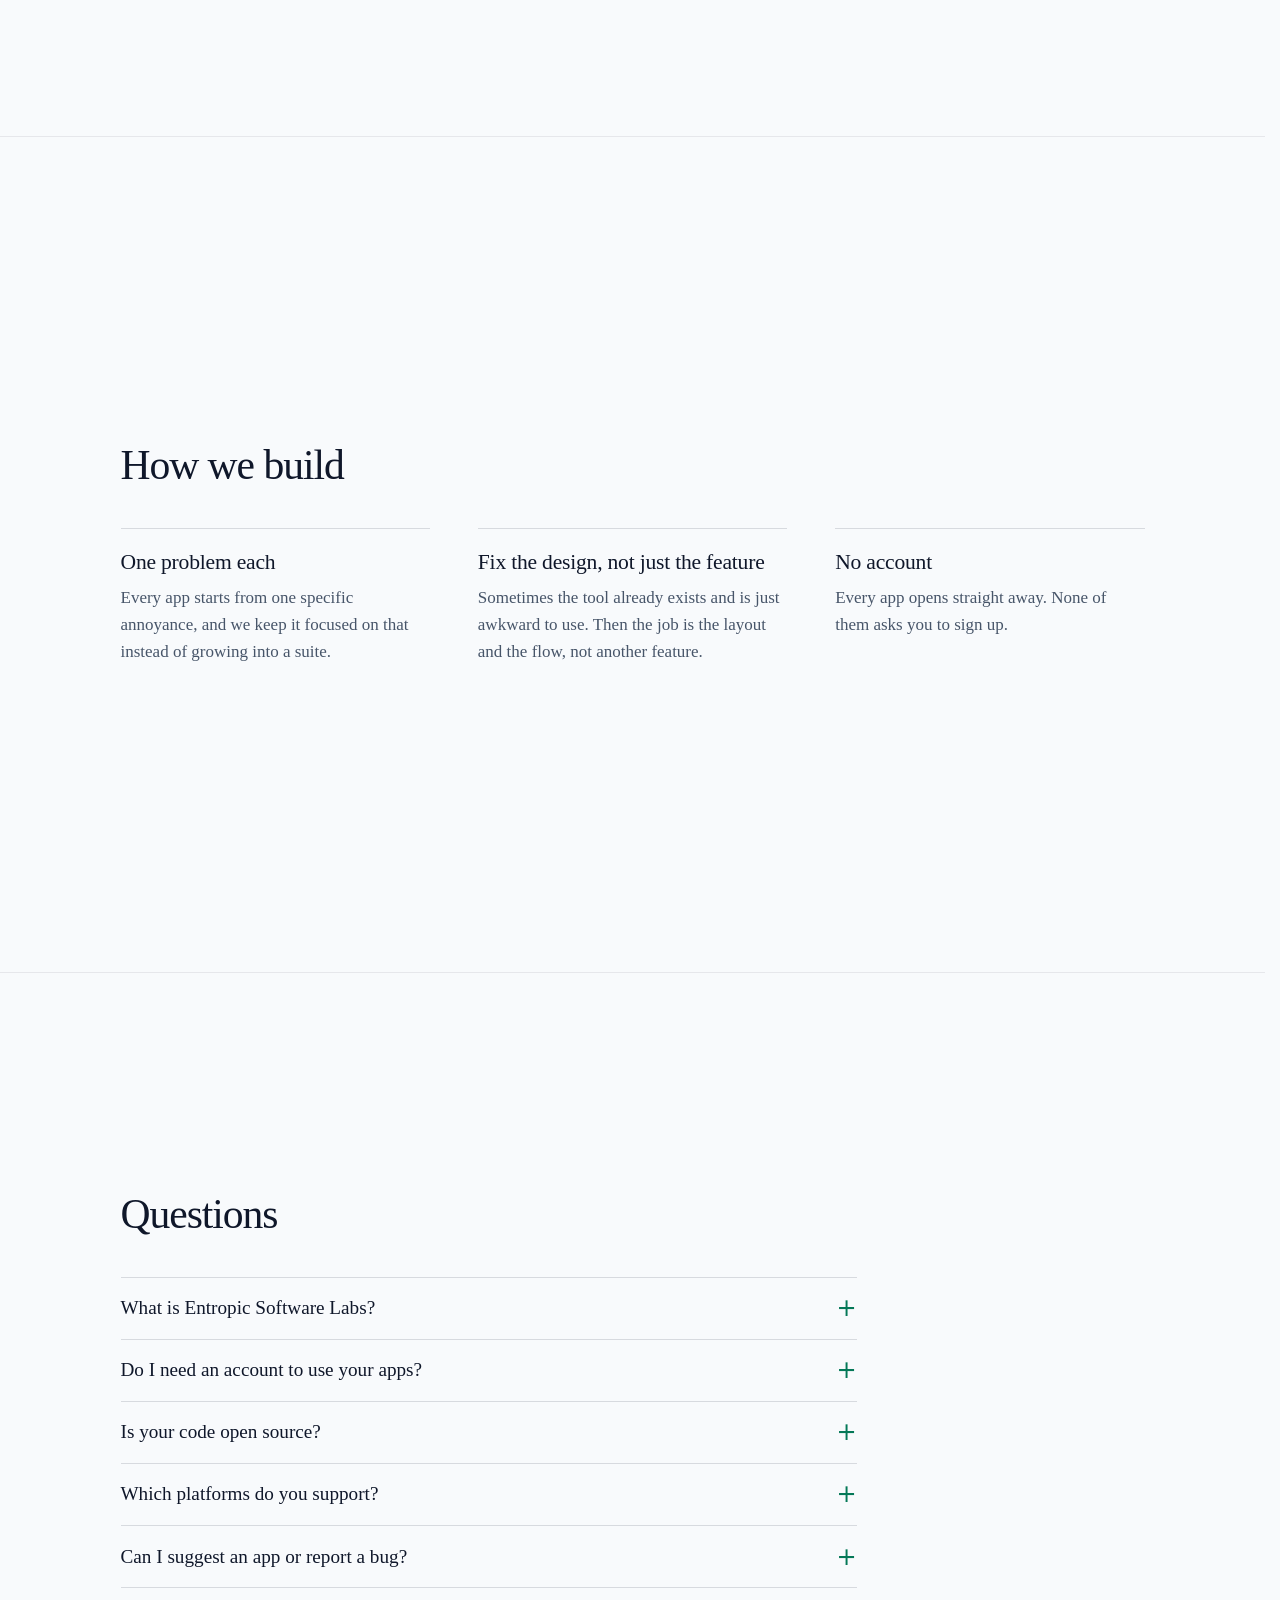
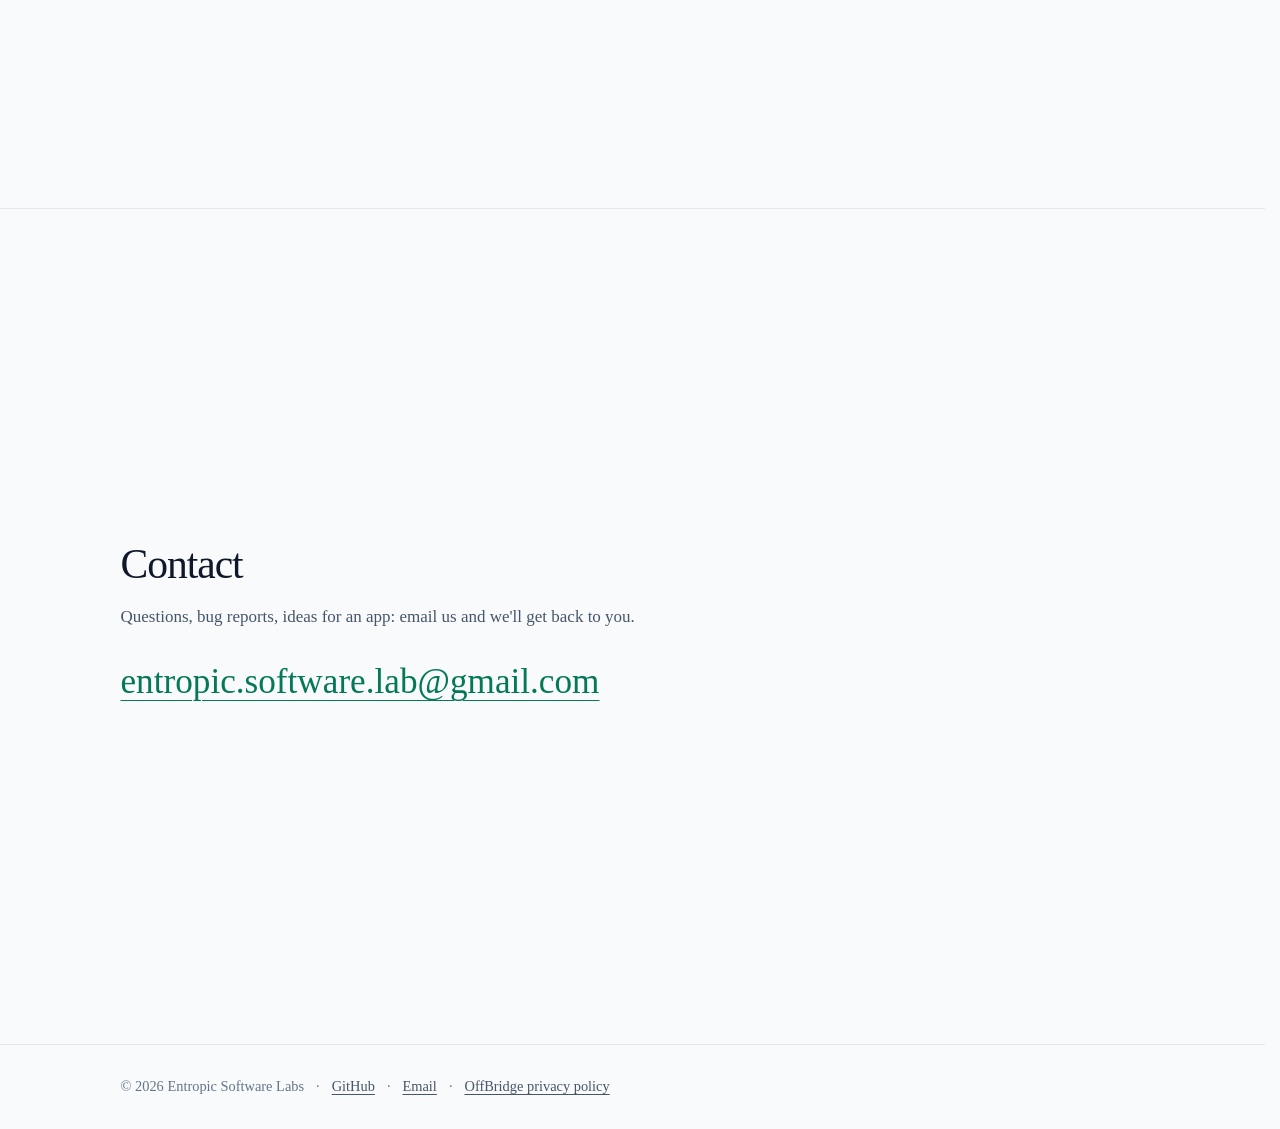
==== commit e0ee5226: "Card Games: reshoot the phone screenshot in the new table look The Card Games app moved to the light" ====
--- a/index.html
+++ b/index.html
@@ -14,7 +14,7 @@
   <meta property="og:url" content="https://entropicsoftwarelabs.com/">
   <meta property="og:type" content="website">
   <meta property="og:site_name" content="Entropic Software Labs">
-  <meta property="og:image" content="https://entropicsoftwarelabs.com/assets/og/home.jpg">
+  <meta property="og:image" content="https://entropicsoftwarelabs.com/assets/og/home-2.jpg">
   <meta property="og:image:width" content="1200">
   <meta property="og:image:height" content="630">
   <meta property="og:image:alt" content="Entropic Software Labs: the studio name over a fanned trio of app screens, Schedule, Quick Vote and Card Games">
--- a/css/site.css
+++ b/css/site.css
@@ -1237,6 +1237,13 @@
   --accent-muted: rgba(96, 165, 250, .16);
 }
 
+[data-product="spectrum"] {
+  --accent: #F4FF3A;
+  --accent-text: #F4FF3A;
+  --accent-on: #1F1E1C;
+  --accent-muted: rgba(244, 255, 58, .16);
+}
+
 @media (prefers-color-scheme: light) {
   :root:not([data-theme="dark"]) [data-product="schedule"] {
     --accent: #4F46E5;
@@ -1265,6 +1272,13 @@
     --accent-on: #FFFFFF;
     --accent-muted: rgba(37, 99, 235, .12);
   }
+
+  :root:not([data-theme="dark"]) [data-product="spectrum"] {
+    --accent: #F4FF3A;
+    --accent-text: #5C6100;
+    --accent-on: #1F1E1C;
+    --accent-muted: rgba(244, 255, 58, .3);
+  }
 }
 
 :root[data-theme="light"] [data-product="schedule"] {
@@ -1293,6 +1307,13 @@
   --accent-text: #1D4ED8;
   --accent-on: #FFFFFF;
   --accent-muted: rgba(37, 99, 235, .12);
+}
+
+:root[data-theme="light"] [data-product="spectrum"] {
+  --accent: #F4FF3A;
+  --accent-text: #5C6100;
+  --accent-on: #1F1E1C;
+  --accent-muted: rgba(244, 255, 58, .3);
 }
 
 @media (prefers-reduced-motion: reduce) {
